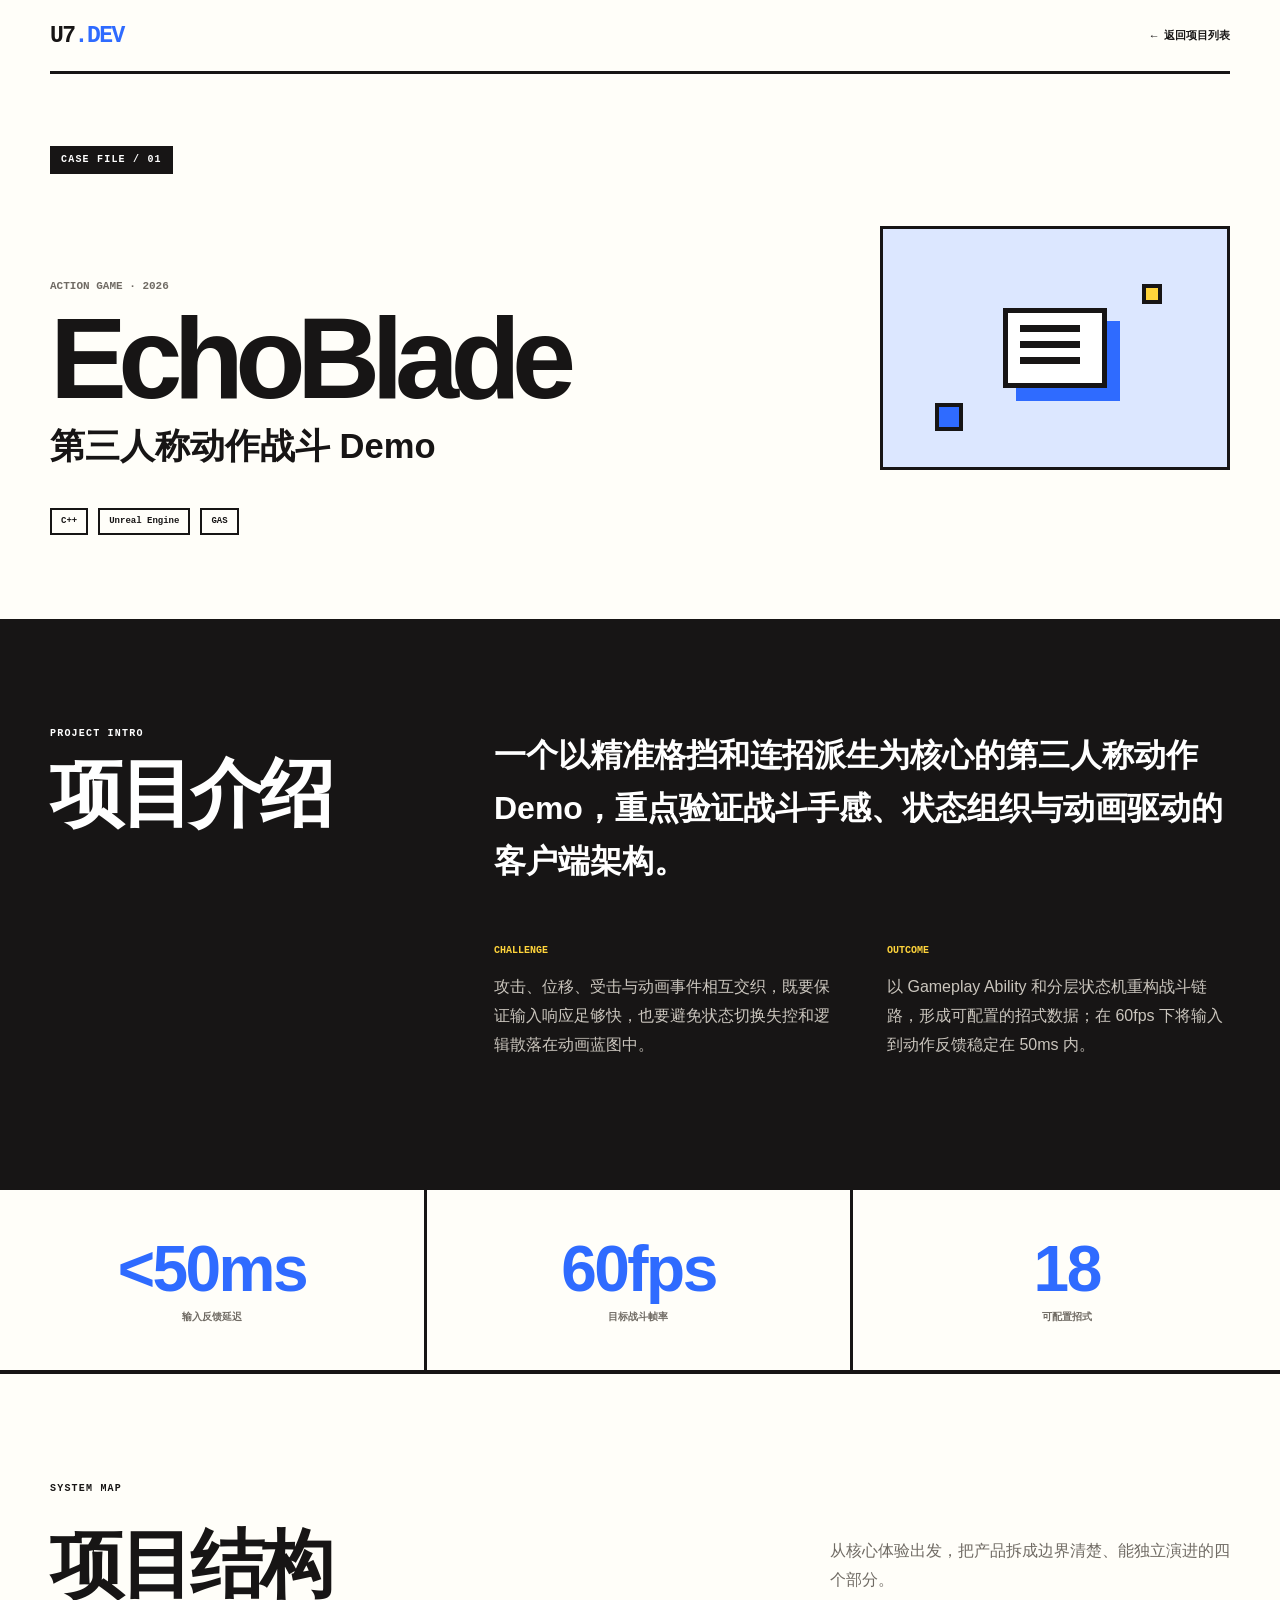
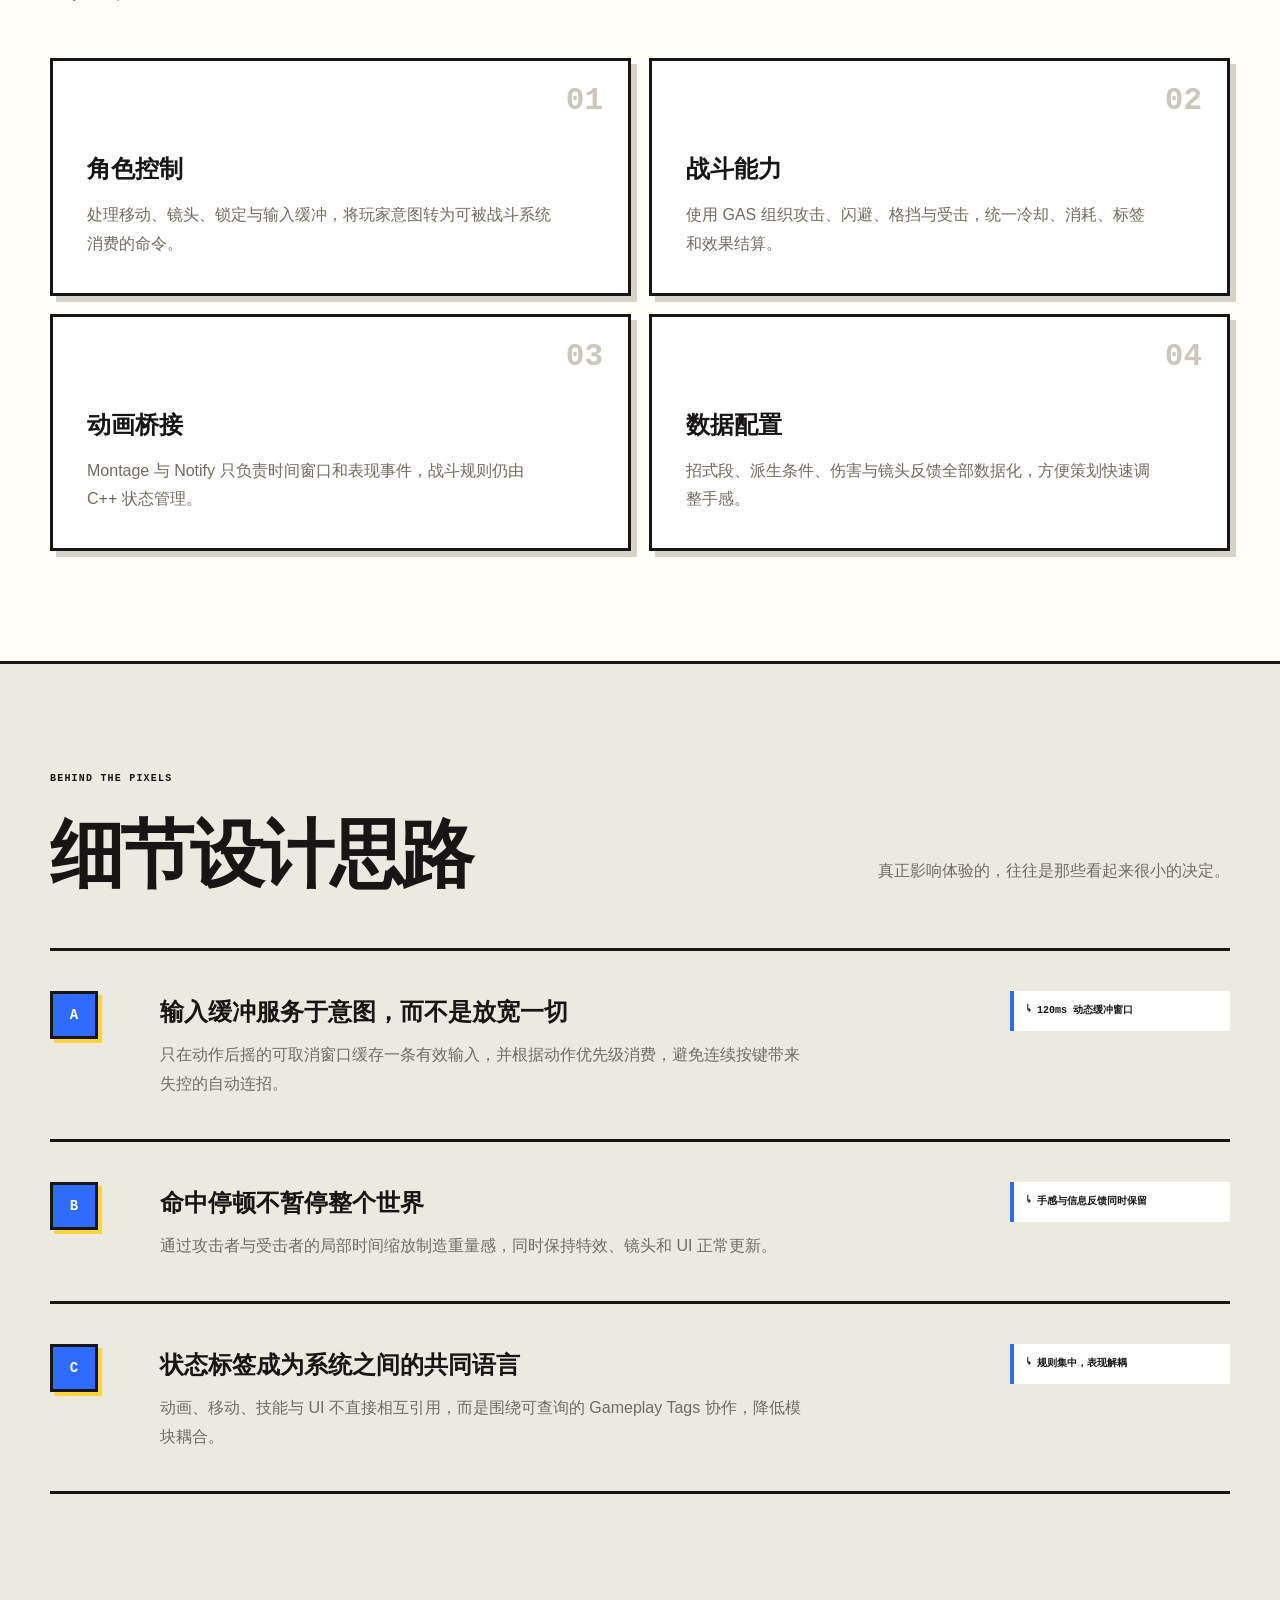
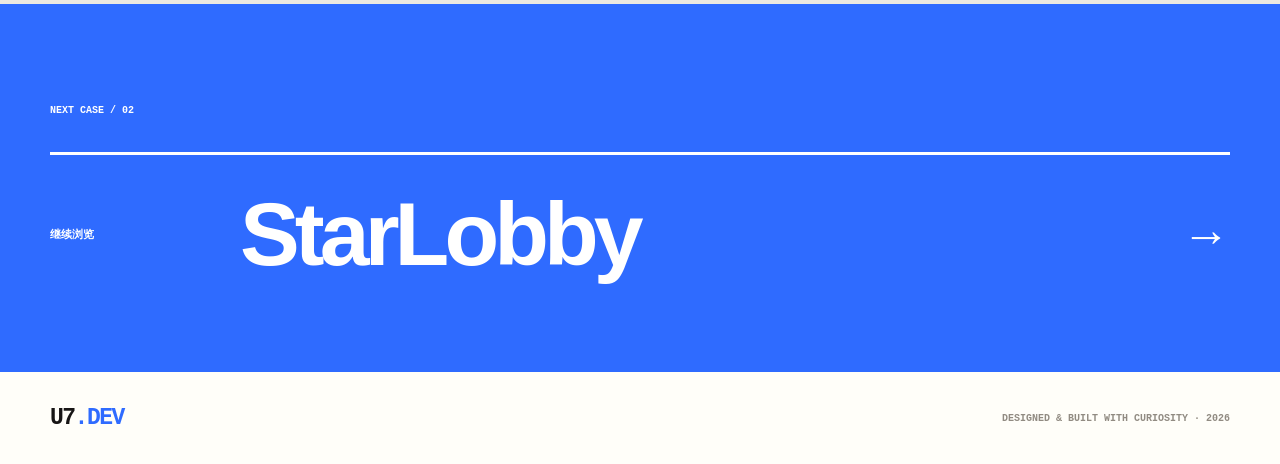
==== projects/echo-blade/index.html @ ebde6781 "Add files via upload" ====
<!doctype html>
<html lang="zh-CN">
<head>
  <meta charset="utf-8">
  <meta name="viewport" content="width=device-width, initial-scale=1">
  <meta name="description" content="第三人称动作战斗 Demo——一个以精准格挡和连招派生为核心的第三人称动作 Demo，重点验证战斗手感、状态组织与动画驱动的客户端架构。">
  <meta property="og:title" content="EchoBlade · 项目档案">
  <meta property="og:description" content="第三人称动作战斗 Demo——一个以精准格挡和连招派生为核心的第三人称动作 Demo，重点验证战斗手感、状态组织与动画驱动的客户端架构。">
  <meta property="og:type" content="website">
  <meta property="og:image" content="../../assets/og.png">
  <meta name="twitter:card" content="summary_large_image">
  <title>EchoBlade · 项目档案</title>
  <link rel="icon" href="../../assets/favicon.svg">
  <link rel="stylesheet" href="../../assets/styles.css">
</head>
<body>
<main class="project-page project-theme-blue">
  <nav class="pixel-nav detail-nav" aria-label="项目导航"><a class="logo" href="../../">U7<span>.DEV</span></a><a class="back-link" href="../../#projects">← 返回项目列表</a></nav>
  <header class="project-hero">
    <div class="project-kicker">CASE FILE / 01</div>
    <div class="project-title-row"><div><p>ACTION GAME · 2026</p><h1>EchoBlade</h1><h2>第三人称动作战斗 Demo</h2></div><div class="detail-pixel-art" aria-hidden="true"><i></i><b></b><em></em><span></span></div></div>
    <div class="detail-tags"><span>C++</span><span>Unreal Engine</span><span>GAS</span></div>
  </header>
  <section class="project-summary">
    <div><p class="mini-label">PROJECT INTRO</p><h2>项目介绍</h2></div>
    <div class="summary-copy"><p class="lead">一个以精准格挡和连招派生为核心的第三人称动作 Demo，重点验证战斗手感、状态组织与动画驱动的客户端架构。</p><div class="challenge-grid"><div><span>CHALLENGE</span><p>攻击、位移、受击与动画事件相互交织，既要保证输入响应足够快，也要避免状态切换失控和逻辑散落在动画蓝图中。</p></div><div><span>OUTCOME</span><p>以 Gameplay Ability 和分层状态机重构战斗链路，形成可配置的招式数据；在 60fps 下将输入到动作反馈稳定在 50ms 内。</p></div></div></div>
  </section>
  <section class="metric-strip"><div><strong>&lt;50ms</strong><span>输入反馈延迟</span></div><div><strong>60fps</strong><span>目标战斗帧率</span></div><div><strong>18</strong><span>可配置招式</span></div></section>
  <section class="project-structure">
    <div class="detail-section-head"><p class="mini-label">SYSTEM MAP</p><h2>项目结构</h2><p>从核心体验出发，把产品拆成边界清楚、能独立演进的四个部分。</p></div>
    <div class="structure-grid"><article><span>01</span><h3>角色控制</h3><p>处理移动、镜头、锁定与输入缓冲，将玩家意图转为可被战斗系统消费的命令。</p></article><article><span>02</span><h3>战斗能力</h3><p>使用 GAS 组织攻击、闪避、格挡与受击，统一冷却、消耗、标签和效果结算。</p></article><article><span>03</span><h3>动画桥接</h3><p>Montage 与 Notify 只负责时间窗口和表现事件，战斗规则仍由 C++ 状态管理。</p></article><article><span>04</span><h3>数据配置</h3><p>招式段、派生条件、伤害与镜头反馈全部数据化，方便策划快速调整手感。</p></article></div>
  </section>
  <section class="design-decisions">
    <div class="detail-section-head"><p class="mini-label">BEHIND THE PIXELS</p><h2>细节设计思路</h2><p>真正影响体验的，往往是那些看起来很小的决定。</p></div>
    <div class="decision-list"><article><div class="decision-number">A</div><div><h3>输入缓冲服务于意图，而不是放宽一切</h3><p>只在动作后摇的可取消窗口缓存一条有效输入，并根据动作优先级消费，避免连续按键带来失控的自动连招。</p></div><aside>↳ 120ms 动态缓冲窗口</aside></article><article><div class="decision-number">B</div><div><h3>命中停顿不暂停整个世界</h3><p>通过攻击者与受击者的局部时间缩放制造重量感，同时保持特效、镜头和 UI 正常更新。</p></div><aside>↳ 手感与信息反馈同时保留</aside></article><article><div class="decision-number">C</div><div><h3>状态标签成为系统之间的共同语言</h3><p>动画、移动、技能与 UI 不直接相互引用，而是围绕可查询的 Gameplay Tags 协作，降低模块耦合。</p></div><aside>↳ 规则集中，表现解耦</aside></article></div>
  </section>
  <section class="next-project"><p>NEXT CASE / 02</p><a href="../star-lobby/"><span>继续浏览</span><strong>StarLobby</strong><b>→</b></a></section>
  <footer class="detail-footer"><a class="logo" href="../../">U7<span>.DEV</span></a><p>DESIGNED &amp; BUILT WITH CURIOSITY · 2026</p></footer>
</main>
</body>
</html>
---- assets/styles.css ----
:root {
  --font-mono: "Courier New", monospace;
  --ink: #171515;
  --muted: #706b64;
  --paper: #fffef9;
  --yellow: #ffd43b;
  --blue: #2f6bff;
  --line: #171515;
}

* { box-sizing: border-box; }
html { scroll-behavior: smooth; }
body {
  margin: 0;
  color: var(--ink);
  background-color: var(--paper);
  background-image: linear-gradient(#ece9df 1px, transparent 1px), linear-gradient(90deg, #ece9df 1px, transparent 1px);
  background-size: 32px 32px;
  font-family: Arial, "Microsoft YaHei", sans-serif;
}
a { color: inherit; text-decoration: none; }
main { min-height: 100vh; overflow: hidden; }
.pixel-nav {
  width: min(1180px, calc(100% - 48px));
  height: 84px;
  margin: 0 auto;
  display: flex;
  align-items: center;
  justify-content: space-between;
  border-bottom: 3px solid var(--ink);
  font-family: var(--font-mono), monospace;
  font-weight: 800;
}
.logo { font-size: 23px; letter-spacing: -1.5px; }
.logo span { color: var(--blue); }
.nav-links { display: flex; gap: 34px; font-size: 13px; }
.nav-links a::before { content: "# "; color: #aaa49b; }
.nav-links a:hover { color: var(--blue); }
.nav-cta { background: var(--ink); color: white; padding: 12px 16px; box-shadow: 4px 4px 0 var(--yellow); font-size: 12px; }

.hero {
  width: min(1180px, calc(100% - 48px));
  min-height: calc(100vh - 84px);
  margin: 0 auto;
  padding: 72px 0 82px;
  display: grid;
  grid-template-columns: 1.25fr .75fr;
  gap: 8vw;
  align-items: center;
}
.eyebrow { font: 800 12px/1 var(--font-mono), monospace; letter-spacing: .08em; display: flex; align-items: center; gap: 10px; }
.status-dot { width: 10px; height: 10px; background: #26c75a; display: inline-block; box-shadow: 2px 2px 0 var(--ink); animation: blink 1.4s steps(2) infinite; }
@keyframes blink { 50% { opacity: .25; } }
h1 { margin: 24px 0; font: 900 clamp(58px, 8.4vw, 116px)/.86 Arial, sans-serif; letter-spacing: -.075em; }
h1 span { color: var(--blue); text-shadow: 5px 5px 0 var(--yellow); }
.hero-copy h1 span { font-size: .72em; letter-spacing: -.06em; }
.hero-intro { max-width: 650px; font-size: clamp(17px, 1.7vw, 22px); line-height: 1.85; font-weight: 600; }
.hero-actions { display: flex; flex-wrap: wrap; gap: 18px; margin: 38px 0 42px; }
.pixel-button { padding: 15px 20px; border: 3px solid var(--ink); font: 800 13px/1 var(--font-mono), monospace; transition: transform .15s, box-shadow .15s; }
.pixel-button:hover { transform: translate(-2px, -2px); }
.pixel-button.primary { background: var(--yellow); box-shadow: 5px 5px 0 var(--ink); }
.pixel-button.primary:hover { box-shadow: 7px 7px 0 var(--ink); }
.pixel-button.secondary { background: var(--paper); }
.quick-facts { display: flex; flex-wrap: wrap; gap: 26px; padding: 0; margin: 0; list-style: none; font: 700 12px/1.5 var(--font-mono), monospace; }
.quick-facts span { color: #918b82; margin-right: 5px; }

.pixel-card { position: relative; background: white; border: 4px solid var(--ink); padding: 18px; box-shadow: 12px 12px 0 var(--blue), 18px 18px 0 var(--yellow); transform: rotate(1deg); }
.pixel-card::before, .pixel-card::after { content: ""; position: absolute; width: 10px; height: 10px; background: var(--ink); }
.pixel-card::before { left: -7px; top: 26px; }
.pixel-card::after { right: -7px; bottom: 30px; }
.card-top { display: flex; justify-content: space-between; padding-bottom: 13px; border-bottom: 3px solid var(--ink); font: 800 12px/1 var(--font-mono), monospace; }
.avatar-frame { height: 250px; margin: 18px 0; background: #dce7ff; border: 3px solid var(--ink); display: grid; place-items: center; overflow: hidden; background-image: linear-gradient(45deg, rgba(255,255,255,.5) 25%, transparent 25%, transparent 75%, rgba(255,255,255,.5) 75%), linear-gradient(45deg, rgba(255,255,255,.5) 25%, transparent 25%, transparent 75%, rgba(255,255,255,.5) 75%); background-position: 0 0, 16px 16px; background-size: 32px 32px; }
.pixel-avatar { position: relative; width: 125px; height: 138px; background: #f0b78e; border: 8px solid var(--ink); box-shadow: 0 40px 0 22px var(--blue), 0 48px 0 28px var(--ink); }
.pixel-avatar::before { content: ""; position: absolute; left: -8px; top: -26px; width: 134px; height: 51px; background: var(--ink); clip-path: polygon(0 50%, 14% 50%, 14% 22%, 30% 22%, 30% 0, 84% 0, 84% 17%, 100% 17%, 100% 74%, 87% 74%, 87% 48%, 0 48%); }
.pixel-avatar i, .pixel-avatar b { position: absolute; top: 54px; width: 14px; height: 14px; background: var(--ink); }
.pixel-avatar i { left: 21px; }.pixel-avatar b { right: 21px; }
.pixel-avatar em { position: absolute; width: 38px; height: 8px; background: var(--ink); left: 35px; bottom: 25px; }
.stat { display: grid; grid-template-columns: 88px 1fr 24px; align-items: center; gap: 8px; margin: 11px 0; font: 800 9px/1 var(--font-mono), monospace; }
.stat > b { height: 10px; border: 2px solid var(--ink); padding: 1px; }
.stat > b i { display: block; height: 100%; background: var(--blue); }
.stat strong { text-align: right; }
.card-quote { margin: 16px 0 0; padding: 12px; text-align: center; color: white; background: var(--ink); font: 800 11px/1 var(--font-mono), monospace; }

@media (max-width: 820px) {
  .nav-links { display: none; }
  .hero { grid-template-columns: 1fr; gap: 64px; padding-top: 54px; }
  .pixel-card { width: min(420px, calc(100% - 20px)); margin: 0 auto 30px; }
  .quick-facts { flex-direction: column; gap: 8px; }
}
@media (max-width: 520px) {
  .pixel-nav, .hero { width: min(100% - 30px, 1180px); }
  .pixel-nav { height: 70px; }
  .nav-cta { padding: 10px; font-size: 10px; }
  .hero { min-height: calc(100vh - 70px); padding-top: 46px; }
  h1 { font-size: 58px; }
  .hero-intro { font-size: 16px; }
  .hero-actions { display: grid; }
  .pixel-button { text-align: center; }
}

.section { width: min(1180px, calc(100% - 48px)); margin: 0 auto; padding: 112px 0; scroll-margin-top: 30px; }
.section-label { padding-bottom: 16px; border-bottom: 3px solid var(--ink); font: 800 11px/1 var(--font-mono), monospace; letter-spacing: .08em; }
.section-label span { display: inline-grid; place-items: center; width: 27px; height: 24px; margin-right: 8px; color: white; background: var(--ink); }
.section-label.light { border-color: white; }
.section-label.light span { color: var(--ink); background: var(--yellow); }

.about-section { background: var(--paper); }
.about-grid { display: grid; grid-template-columns: .92fr 1.08fr; gap: 8vw; padding-top: 60px; }
.about-grid h2, .projects-head h2, .contact-section h2 { margin: 0; font: 900 clamp(43px, 5.6vw, 76px)/1.02 Arial, sans-serif; letter-spacing: -.055em; }
.about-grid h2 span, .projects-head h2 span { color: var(--blue); }
.about-copy > p { margin: 0 0 24px; font-size: 18px; line-height: 1.9; }
.skill-grid { display: grid; grid-template-columns: repeat(2, 1fr); gap: 12px; margin-top: 44px; }
.skill-grid > div { position: relative; min-height: 150px; padding: 21px; border: 3px solid var(--ink); background: white; box-shadow: 5px 5px 0 #ddd8cc; }
.skill-grid b { position: absolute; right: 16px; top: 14px; color: #ccc7bd; font: 900 23px/1 var(--font-mono), monospace; }
.skill-grid span { font: 900 12px/1 var(--font-mono), monospace; }
.skill-grid p { margin: 27px 0 0; color: var(--muted); font: 700 13px/1.75 var(--font-mono), monospace; }

.experience-section { width: 100%; max-width: none; padding: 112px max(24px, calc((100vw - 1180px) / 2)); color: white; background: var(--ink); }
.experience-head { display: flex; align-items: end; justify-content: space-between; padding: 56px 0 46px; }
.experience-head h2 { margin: 0; font: 900 clamp(50px, 6vw, 82px)/1 Arial, sans-serif; letter-spacing: -.055em; }
.experience-head > p { margin: 0; color: #bcb7ae; font-size: 15px; line-height: 1.8; }
.timeline { border-top: 1px solid #5e5a55; }
.timeline-item { display: grid; grid-template-columns: 80px 220px 1fr; gap: 24px; padding: 40px 0; border-bottom: 1px solid #5e5a55; }
.timeline-index { width: 43px; height: 43px; display: grid; place-items: center; border: 2px solid var(--yellow); color: var(--yellow); font: 800 12px/1 var(--font-mono), monospace; }
.timeline-period { padding-top: 5px; color: #aca7a0; font: 700 11px/1.5 var(--font-mono), monospace; }
.timeline-item h3 { margin: 0 0 16px; font-size: 24px; }
.timeline-item p { max-width: 680px; margin: 0 0 17px; color: #cbc7c0; line-height: 1.8; }
.timeline-item strong { color: var(--yellow); font: 700 11px/1.5 var(--font-mono), monospace; }

.projects-head { display: flex; align-items: end; justify-content: space-between; padding: 60px 0 52px; }
.projects-head p { max-width: 420px; margin: 0 0 7px; color: var(--muted); font-size: 16px; line-height: 1.8; }
.project-list { display: grid; gap: 20px; }
.project-tile { min-height: 244px; display: grid; grid-template-columns: 70px 250px 1fr 70px; align-items: center; gap: 25px; padding: 28px; border: 4px solid var(--ink); background: white; box-shadow: 8px 8px 0 var(--ink); transition: transform .18s, box-shadow .18s; }
.project-tile:hover { transform: translate(-4px, -4px); box-shadow: 12px 12px 0 var(--ink); }
.project-number { align-self: start; font: 900 14px/1 var(--font-mono), monospace; }
.project-pixel-art, .detail-pixel-art { position: relative; min-height: 180px; border: 3px solid var(--ink); overflow: hidden; background: #dce7ff; }
.color-yellow .project-pixel-art, .project-theme-yellow .detail-pixel-art { background: #ffe681; }
.color-coral .project-pixel-art, .project-theme-coral .detail-pixel-art { background: #ffb6a9; }
.project-pixel-art::before, .detail-pixel-art::before { content: ""; position: absolute; width: 94px; height: 70px; left: 50%; top: 50%; transform: translate(-50%, -50%); background: white; border: 5px solid var(--ink); box-shadow: 13px 13px 0 var(--blue); }
.color-yellow .project-pixel-art::before, .project-theme-yellow .detail-pixel-art::before { box-shadow: 13px 13px 0 #ff774f; }
.color-coral .project-pixel-art::before, .project-theme-coral .detail-pixel-art::before { box-shadow: 13px 13px 0 var(--yellow); }
.project-pixel-art i, .detail-pixel-art i { position: absolute; z-index: 1; left: calc(50% - 35px); top: calc(50% - 23px); width: 60px; height: 7px; background: var(--ink); box-shadow: 0 16px 0 var(--ink), 0 32px 0 var(--ink); }
.project-pixel-art b, .detail-pixel-art b { position: absolute; z-index: 2; right: 19%; top: 23%; width: 20px; height: 20px; background: var(--yellow); border: 4px solid var(--ink); }
.project-pixel-art em, .detail-pixel-art em { position: absolute; left: 15%; bottom: 15%; width: 28px; height: 28px; background: var(--blue); border: 4px solid var(--ink); }
.project-content > p { color: var(--muted); font: 800 10px/1 var(--font-mono), monospace; }
.project-content h3 { margin: 12px 0 22px; font: 900 clamp(33px, 4vw, 55px)/1 Arial, sans-serif; letter-spacing: -.04em; }
.project-tags { display: flex; flex-wrap: wrap; gap: 8px; }
.project-tags span, .detail-tags span { padding: 7px 9px; border: 2px solid var(--ink); font: 800 9px/1 var(--font-mono), monospace; }
.project-arrow { justify-self: end; display: grid; place-items: center; width: 48px; height: 48px; background: var(--ink); color: white; font: 800 22px/1 var(--font-mono), monospace; }

.contact-section { width: 100%; padding: 120px 24px 128px; text-align: center; background: var(--blue); color: white; border-top: 4px solid var(--ink); border-bottom: 4px solid var(--ink); }
.contact-section .eyebrow { justify-content: center; }
.contact-section h2 { margin: 22px auto 44px; }
.contact-section h2 span { color: var(--yellow); text-shadow: 4px 4px 0 var(--ink); }
.contact-section .pixel-button { display: inline-block; color: var(--ink); }
footer { width: min(1180px, calc(100% - 48px)); min-height: 110px; margin: 0 auto; display: flex; align-items: center; justify-content: space-between; gap: 25px; font: 800 10px/1.5 var(--font-mono), monospace; }
footer > p { color: #918b82; }
footer > div { display: flex; gap: 22px; }

/* Project detail pages */
.project-page { background: var(--paper); }
.detail-nav { height: 74px; }
.back-link { font-size: 11px; }
.project-hero { width: min(1180px, calc(100% - 48px)); margin: 0 auto; padding: 72px 0 84px; }
.project-kicker, .mini-label { margin: 0; font: 900 10px/1 var(--font-mono), monospace; letter-spacing: .12em; }
.project-kicker { display: inline-block; padding: 9px 11px; background: var(--ink); color: white; }
.project-title-row { display: grid; grid-template-columns: 1fr 350px; gap: 8vw; align-items: end; margin: 52px 0 38px; }
.project-title-row p { font: 800 11px/1 var(--font-mono), monospace; color: var(--muted); }
.project-title-row h1 { margin: 15px 0 13px; font-size: clamp(65px, 9vw, 120px); line-height: .9; }
.project-title-row h2 { margin: 0; font-size: clamp(21px, 2.7vw, 36px); }
.detail-pixel-art { height: 244px; }
.detail-tags { display: flex; flex-wrap: wrap; gap: 10px; }
.project-summary, .project-structure, .design-decisions { padding: 110px max(24px, calc((100vw - 1180px) / 2)); }
.project-summary { display: grid; grid-template-columns: .65fr 1.35fr; gap: 7vw; color: white; background: var(--ink); }
.project-summary h2, .detail-section-head h2 { margin: 18px 0 0; font: 900 clamp(45px, 5.8vw, 76px)/1 Arial, sans-serif; letter-spacing: -.055em; }
.summary-copy .lead { margin: 0 0 52px; color: white; font-size: clamp(22px, 2.5vw, 32px); line-height: 1.65; font-weight: 700; }
.challenge-grid { display: grid; grid-template-columns: repeat(2, 1fr); gap: 50px; }
.challenge-grid span { color: var(--yellow); font: 900 10px/1 var(--font-mono), monospace; }
.challenge-grid p { color: #cac5bd; line-height: 1.8; }
.metric-strip { display: grid; grid-template-columns: repeat(3, 1fr); border-top: 4px solid var(--ink); border-bottom: 4px solid var(--ink); }
.metric-strip div { min-height: 180px; display: flex; flex-direction: column; justify-content: center; align-items: center; border-right: 3px solid var(--ink); }
.metric-strip div:last-child { border-right: 0; }
.metric-strip strong { font: 900 clamp(42px, 5vw, 68px)/1 Arial, sans-serif; letter-spacing: -.04em; }
.project-theme-blue .metric-strip strong { color: var(--blue); }
.project-theme-yellow .metric-strip strong { color: #ce9100; }
.project-theme-coral .metric-strip strong { color: #e2533c; }
.metric-strip span { margin-top: 12px; color: var(--muted); font: 800 10px/1 var(--font-mono), monospace; }
.detail-section-head { display: grid; grid-template-columns: 1fr 1fr; align-items: end; margin-bottom: 56px; }
.detail-section-head .mini-label { grid-column: 1 / -1; margin-bottom: 16px; }
.detail-section-head p:last-child { max-width: 400px; justify-self: end; margin: 0 0 7px; color: var(--muted); line-height: 1.8; }
.structure-grid { display: grid; grid-template-columns: repeat(2, 1fr); gap: 18px; }
.structure-grid article { position: relative; min-height: 230px; padding: 34px; border: 3px solid var(--ink); background: white; box-shadow: 6px 6px 0 #d8d3c9; }
.structure-grid article > span { position: absolute; right: 25px; top: 24px; color: #ccc6bb; font: 900 31px/1 var(--font-mono), monospace; }
.structure-grid h3 { margin: 58px 0 16px; font-size: 24px; }
.structure-grid p { max-width: 470px; margin: 0; color: var(--muted); line-height: 1.8; }
.design-decisions { background: #ece9e1; border-top: 3px solid var(--ink); }
.decision-list { border-top: 3px solid var(--ink); }
.decision-list article { display: grid; grid-template-columns: 80px 1fr 220px; gap: 30px; padding: 40px 0; border-bottom: 3px solid var(--ink); align-items: start; }
.decision-number { display: grid; place-items: center; width: 48px; height: 48px; color: white; background: var(--blue); border: 3px solid var(--ink); box-shadow: 4px 4px 0 var(--yellow); font: 900 14px/1 var(--font-mono), monospace; }
.project-theme-yellow .decision-number { background: var(--yellow); color: var(--ink); box-shadow: 4px 4px 0 #ff7758; }
.project-theme-coral .decision-number { background: #ff8069; box-shadow: 4px 4px 0 var(--blue); }
.decision-list h3 { margin: 5px 0 13px; font-size: 24px; }
.decision-list article p { max-width: 650px; margin: 0; color: var(--muted); line-height: 1.8; }
.decision-list aside { padding: 12px; border-left: 4px solid var(--blue); background: white; font: 800 10px/1.6 var(--font-mono), monospace; }
.next-project { padding: 92px max(24px, calc((100vw - 1180px) / 2)); background: var(--blue); color: white; }
.project-theme-yellow .next-project { background: #e5a400; color: var(--ink); }
.project-theme-coral .next-project { background: #e95e48; }
.next-project > p { font: 900 10px/1 var(--font-mono), monospace; }
.next-project a { display: grid; grid-template-columns: 160px 1fr 80px; align-items: center; gap: 30px; margin-top: 36px; padding-top: 35px; border-top: 3px solid currentColor; }
.next-project a > span { font: 800 11px/1 var(--font-mono), monospace; }
.next-project a strong { font: 900 clamp(49px, 7vw, 90px)/1 Arial, sans-serif; letter-spacing: -.055em; }
.next-project a b { font-size: 48px; text-align: right; transition: transform .18s; }
.next-project a:hover b { transform: translateX(8px); }
.detail-footer { min-height: 92px; }

@media (max-width: 900px) {
  .about-grid, .project-summary { grid-template-columns: 1fr; }
  .about-grid { gap: 45px; }
  .project-tile { grid-template-columns: 45px 190px 1fr 45px; }
  .project-title-row { grid-template-columns: 1fr 260px; }
  .timeline-item { grid-template-columns: 60px 170px 1fr; }
}
@media (max-width: 720px) {
  .section { width: min(100% - 30px, 1180px); padding: 84px 0; }
  .experience-section, .project-summary, .project-structure, .design-decisions { width: 100%; padding: 84px 15px; }
  .projects-head, .experience-head { align-items: start; flex-direction: column; gap: 30px; }
  .skill-grid, .structure-grid, .challenge-grid { grid-template-columns: 1fr; }
  .timeline-item { grid-template-columns: 55px 1fr; }
  .timeline-period { grid-column: 2; }
  .timeline-item > div:last-child { grid-column: 2; }
  .project-tile { grid-template-columns: 40px 1fr 45px; gap: 15px; padding: 20px; }
  .project-pixel-art { grid-column: 2 / 4; grid-row: 1; }
  .project-number { grid-row: 1; }
  .project-content { grid-column: 1 / 3; padding: 12px 0; }
  .project-arrow { grid-column: 3; grid-row: 2; }
  .project-title-row { grid-template-columns: 1fr; margin-top: 40px; }
  .project-title-row .detail-pixel-art { grid-row: 1; }
  .project-title-row h1 { font-size: 62px; }
  .metric-strip { grid-template-columns: 1fr; }
  .metric-strip div { min-height: 135px; border-right: 0; border-bottom: 3px solid var(--ink); }
  .metric-strip div:last-child { border-bottom: 0; }
  .detail-section-head { grid-template-columns: 1fr; gap: 20px; }
  .detail-section-head .mini-label { grid-column: 1; }
  .detail-section-head p:last-child { justify-self: start; }
  .decision-list article { grid-template-columns: 60px 1fr; }
  .decision-list aside { grid-column: 2; }
  .next-project a { grid-template-columns: 1fr 60px; }
  .next-project a > span { grid-column: 1 / -1; }
  footer { padding: 25px 0; flex-direction: column; text-align: center; }
}
@media (prefers-reduced-motion: reduce) {
  html { scroll-behavior: auto; }
  *, *::before, *::after { animation-duration: .01ms !important; animation-iteration-count: 1 !important; transition-duration: .01ms !important; }
}
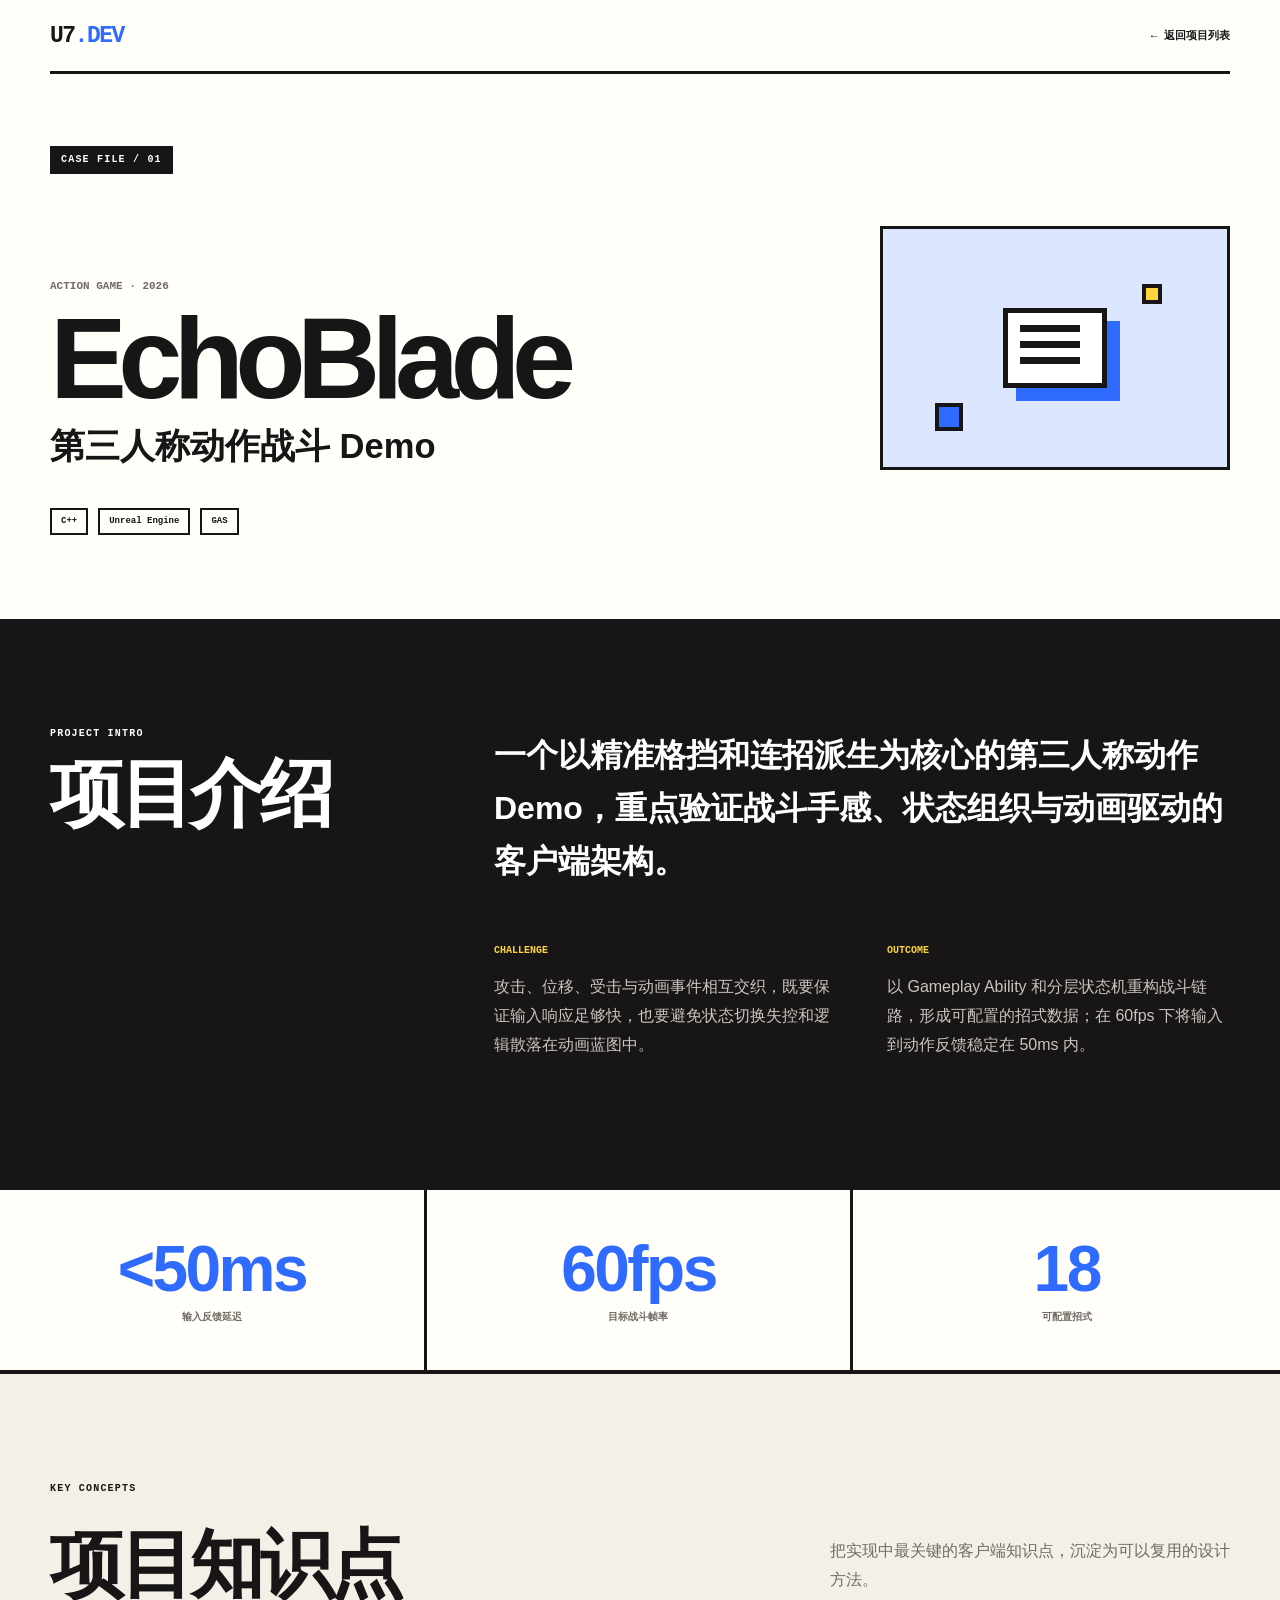
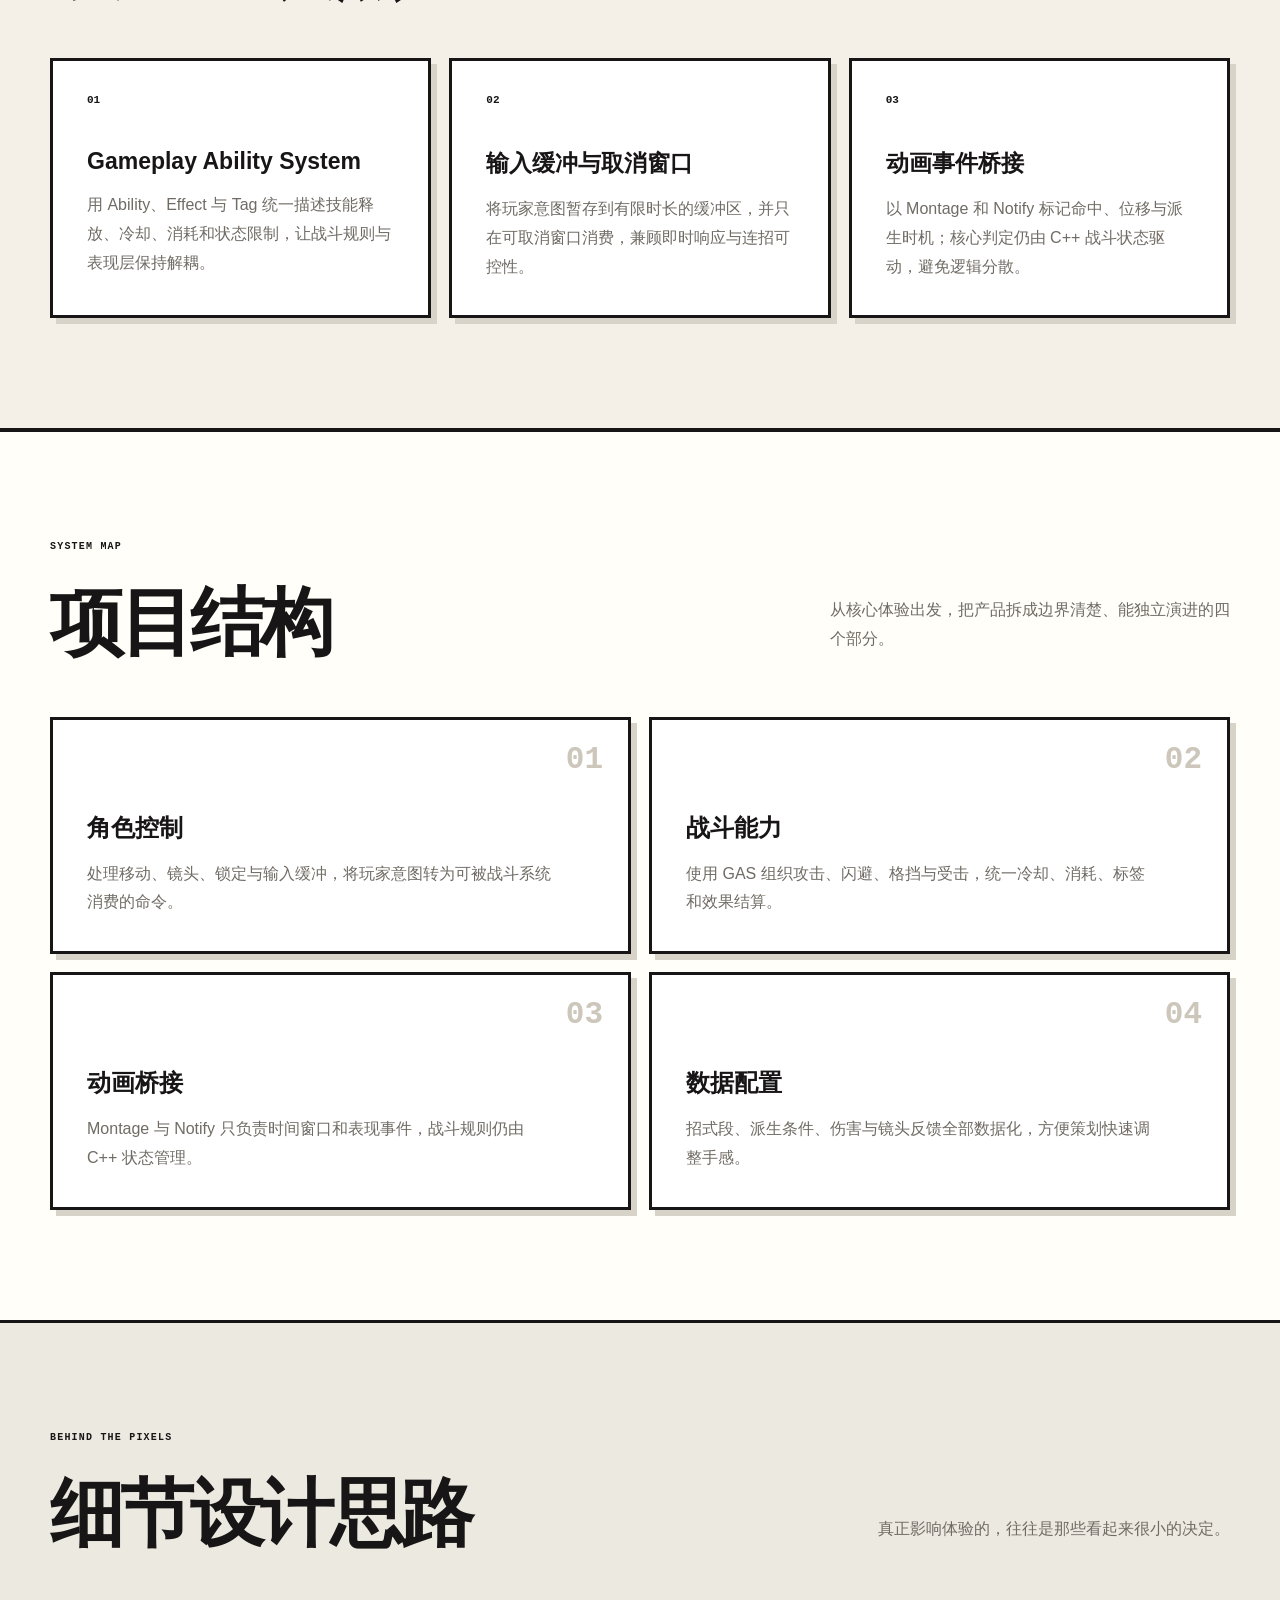
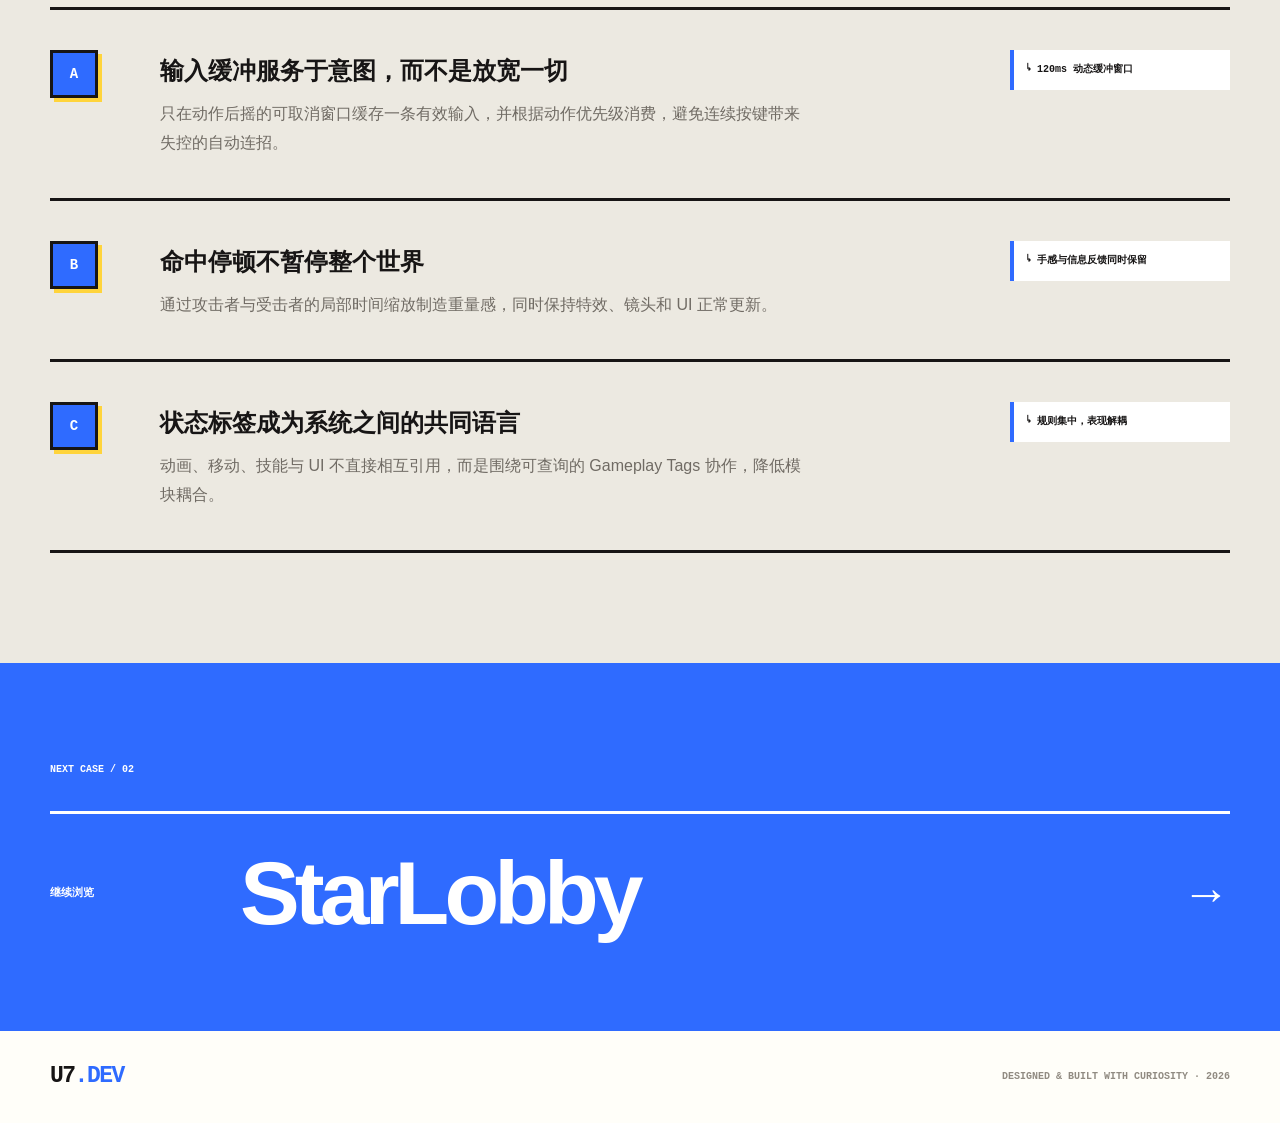
==== commit 5c696e28: "Add project knowledge sections" ====
--- a/projects/echo-blade/index.html
+++ b/projects/echo-blade/index.html
@@ -26,6 +26,10 @@
     <div class="summary-copy"><p class="lead">一个以精准格挡和连招派生为核心的第三人称动作 Demo，重点验证战斗手感、状态组织与动画驱动的客户端架构。</p><div class="challenge-grid"><div><span>CHALLENGE</span><p>攻击、位移、受击与动画事件相互交织，既要保证输入响应足够快，也要避免状态切换失控和逻辑散落在动画蓝图中。</p></div><div><span>OUTCOME</span><p>以 Gameplay Ability 和分层状态机重构战斗链路，形成可配置的招式数据；在 60fps 下将输入到动作反馈稳定在 50ms 内。</p></div></div></div>
   </section>
   <section class="metric-strip"><div><strong>&lt;50ms</strong><span>输入反馈延迟</span></div><div><strong>60fps</strong><span>目标战斗帧率</span></div><div><strong>18</strong><span>可配置招式</span></div></section>
+  <section class="project-knowledge">
+    <div class="detail-section-head"><p class="mini-label">KEY CONCEPTS</p><h2>项目知识点</h2><p>把实现中最关键的客户端知识点，沉淀为可以复用的设计方法。</p></div>
+    <div class="knowledge-grid"><article><span>01</span><h3>Gameplay Ability System</h3><p>用 Ability、Effect 与 Tag 统一描述技能释放、冷却、消耗和状态限制，让战斗规则与表现层保持解耦。</p></article><article><span>02</span><h3>输入缓冲与取消窗口</h3><p>将玩家意图暂存到有限时长的缓冲区，并只在可取消窗口消费，兼顾即时响应与连招可控性。</p></article><article><span>03</span><h3>动画事件桥接</h3><p>以 Montage 和 Notify 标记命中、位移与派生时机；核心判定仍由 C++ 战斗状态驱动，避免逻辑分散。</p></article></div>
+  </section>
   <section class="project-structure">
     <div class="detail-section-head"><p class="mini-label">SYSTEM MAP</p><h2>项目结构</h2><p>从核心体验出发，把产品拆成边界清楚、能独立演进的四个部分。</p></div>
     <div class="structure-grid"><article><span>01</span><h3>角色控制</h3><p>处理移动、镜头、锁定与输入缓冲，将玩家意图转为可被战斗系统消费的命令。</p></article><article><span>02</span><h3>战斗能力</h3><p>使用 GAS 组织攻击、闪避、格挡与受击，统一冷却、消耗、标签和效果结算。</p></article><article><span>03</span><h3>动画桥接</h3><p>Montage 与 Notify 只负责时间窗口和表现事件，战斗规则仍由 C++ 状态管理。</p></article><article><span>04</span><h3>数据配置</h3><p>招式段、派生条件、伤害与镜头反馈全部数据化，方便策划快速调整手感。</p></article></div>
@@ -38,4 +42,4 @@
   <footer class="detail-footer"><a class="logo" href="../../">U7<span>.DEV</span></a><p>DESIGNED &amp; BUILT WITH CURIOSITY · 2026</p></footer>
 </main>
 </body>
-</html>+</html>
--- a/assets/styles.css
+++ b/assets/styles.css
@@ -70,11 +70,7 @@
 .pixel-card::after { right: -7px; bottom: 30px; }
 .card-top { display: flex; justify-content: space-between; padding-bottom: 13px; border-bottom: 3px solid var(--ink); font: 800 12px/1 var(--font-mono), monospace; }
 .avatar-frame { height: 250px; margin: 18px 0; background: #dce7ff; border: 3px solid var(--ink); display: grid; place-items: center; overflow: hidden; background-image: linear-gradient(45deg, rgba(255,255,255,.5) 25%, transparent 25%, transparent 75%, rgba(255,255,255,.5) 75%), linear-gradient(45deg, rgba(255,255,255,.5) 25%, transparent 25%, transparent 75%, rgba(255,255,255,.5) 75%); background-position: 0 0, 16px 16px; background-size: 32px 32px; }
-.pixel-avatar { position: relative; width: 125px; height: 138px; background: #f0b78e; border: 8px solid var(--ink); box-shadow: 0 40px 0 22px var(--blue), 0 48px 0 28px var(--ink); }
-.pixel-avatar::before { content: ""; position: absolute; left: -8px; top: -26px; width: 134px; height: 51px; background: var(--ink); clip-path: polygon(0 50%, 14% 50%, 14% 22%, 30% 22%, 30% 0, 84% 0, 84% 17%, 100% 17%, 100% 74%, 87% 74%, 87% 48%, 0 48%); }
-.pixel-avatar i, .pixel-avatar b { position: absolute; top: 54px; width: 14px; height: 14px; background: var(--ink); }
-.pixel-avatar i { left: 21px; }.pixel-avatar b { right: 21px; }
-.pixel-avatar em { position: absolute; width: 38px; height: 8px; background: var(--ink); left: 35px; bottom: 25px; }
+.profile-avatar { display: block; width: 100%; height: 100%; object-fit: cover; object-position: center 24%; filter: saturate(.9) contrast(1.04); }
 .stat { display: grid; grid-template-columns: 88px 1fr 24px; align-items: center; gap: 8px; margin: 11px 0; font: 800 9px/1 var(--font-mono), monospace; }
 .stat > b { height: 10px; border: 2px solid var(--ink); padding: 1px; }
 .stat > b i { display: block; height: 100%; background: var(--blue); }
@@ -170,7 +166,7 @@
 .project-title-row h2 { margin: 0; font-size: clamp(21px, 2.7vw, 36px); }
 .detail-pixel-art { height: 244px; }
 .detail-tags { display: flex; flex-wrap: wrap; gap: 10px; }
-.project-summary, .project-structure, .design-decisions { padding: 110px max(24px, calc((100vw - 1180px) / 2)); }
+.project-summary, .project-knowledge, .project-structure, .design-decisions { padding: 110px max(24px, calc((100vw - 1180px) / 2)); }
 .project-summary { display: grid; grid-template-columns: .65fr 1.35fr; gap: 7vw; color: white; background: var(--ink); }
 .project-summary h2, .detail-section-head h2 { margin: 18px 0 0; font: 900 clamp(45px, 5.8vw, 76px)/1 Arial, sans-serif; letter-spacing: -.055em; }
 .summary-copy .lead { margin: 0 0 52px; color: white; font-size: clamp(22px, 2.5vw, 32px); line-height: 1.65; font-weight: 700; }
@@ -185,6 +181,12 @@
 .project-theme-yellow .metric-strip strong { color: #ce9100; }
 .project-theme-coral .metric-strip strong { color: #e2533c; }
 .metric-strip span { margin-top: 12px; color: var(--muted); font: 800 10px/1 var(--font-mono), monospace; }
+.project-knowledge { background: #f4f0e7; border-bottom: 4px solid var(--ink); }
+.knowledge-grid { display: grid; grid-template-columns: repeat(3, 1fr); gap: 18px; }
+.knowledge-grid article { position: relative; min-height: 250px; padding: 34px; border: 3px solid var(--ink); background: white; box-shadow: 6px 6px 0 #d8d3c9; }
+.knowledge-grid article > span { display: block; margin-bottom: 42px; color: var(--ink); font: 900 11px/1 var(--font-mono), monospace; }
+.knowledge-grid h3 { margin: 0 0 16px; font-size: 23px; }
+.knowledge-grid p { margin: 0; color: var(--muted); line-height: 1.8; }
 .detail-section-head { display: grid; grid-template-columns: 1fr 1fr; align-items: end; margin-bottom: 56px; }
 .detail-section-head .mini-label { grid-column: 1 / -1; margin-bottom: 16px; }
 .detail-section-head p:last-child { max-width: 400px; justify-self: end; margin: 0 0 7px; color: var(--muted); line-height: 1.8; }
@@ -222,9 +224,9 @@
 }
 @media (max-width: 720px) {
   .section { width: min(100% - 30px, 1180px); padding: 84px 0; }
-  .experience-section, .project-summary, .project-structure, .design-decisions { width: 100%; padding: 84px 15px; }
+  .experience-section, .project-summary, .project-knowledge, .project-structure, .design-decisions { width: 100%; padding: 84px 15px; }
   .projects-head, .experience-head { align-items: start; flex-direction: column; gap: 30px; }
-  .skill-grid, .structure-grid, .challenge-grid { grid-template-columns: 1fr; }
+  .skill-grid, .structure-grid, .knowledge-grid, .challenge-grid { grid-template-columns: 1fr; }
   .timeline-item { grid-template-columns: 55px 1fr; }
   .timeline-period { grid-column: 2; }
   .timeline-item > div:last-child { grid-column: 2; }
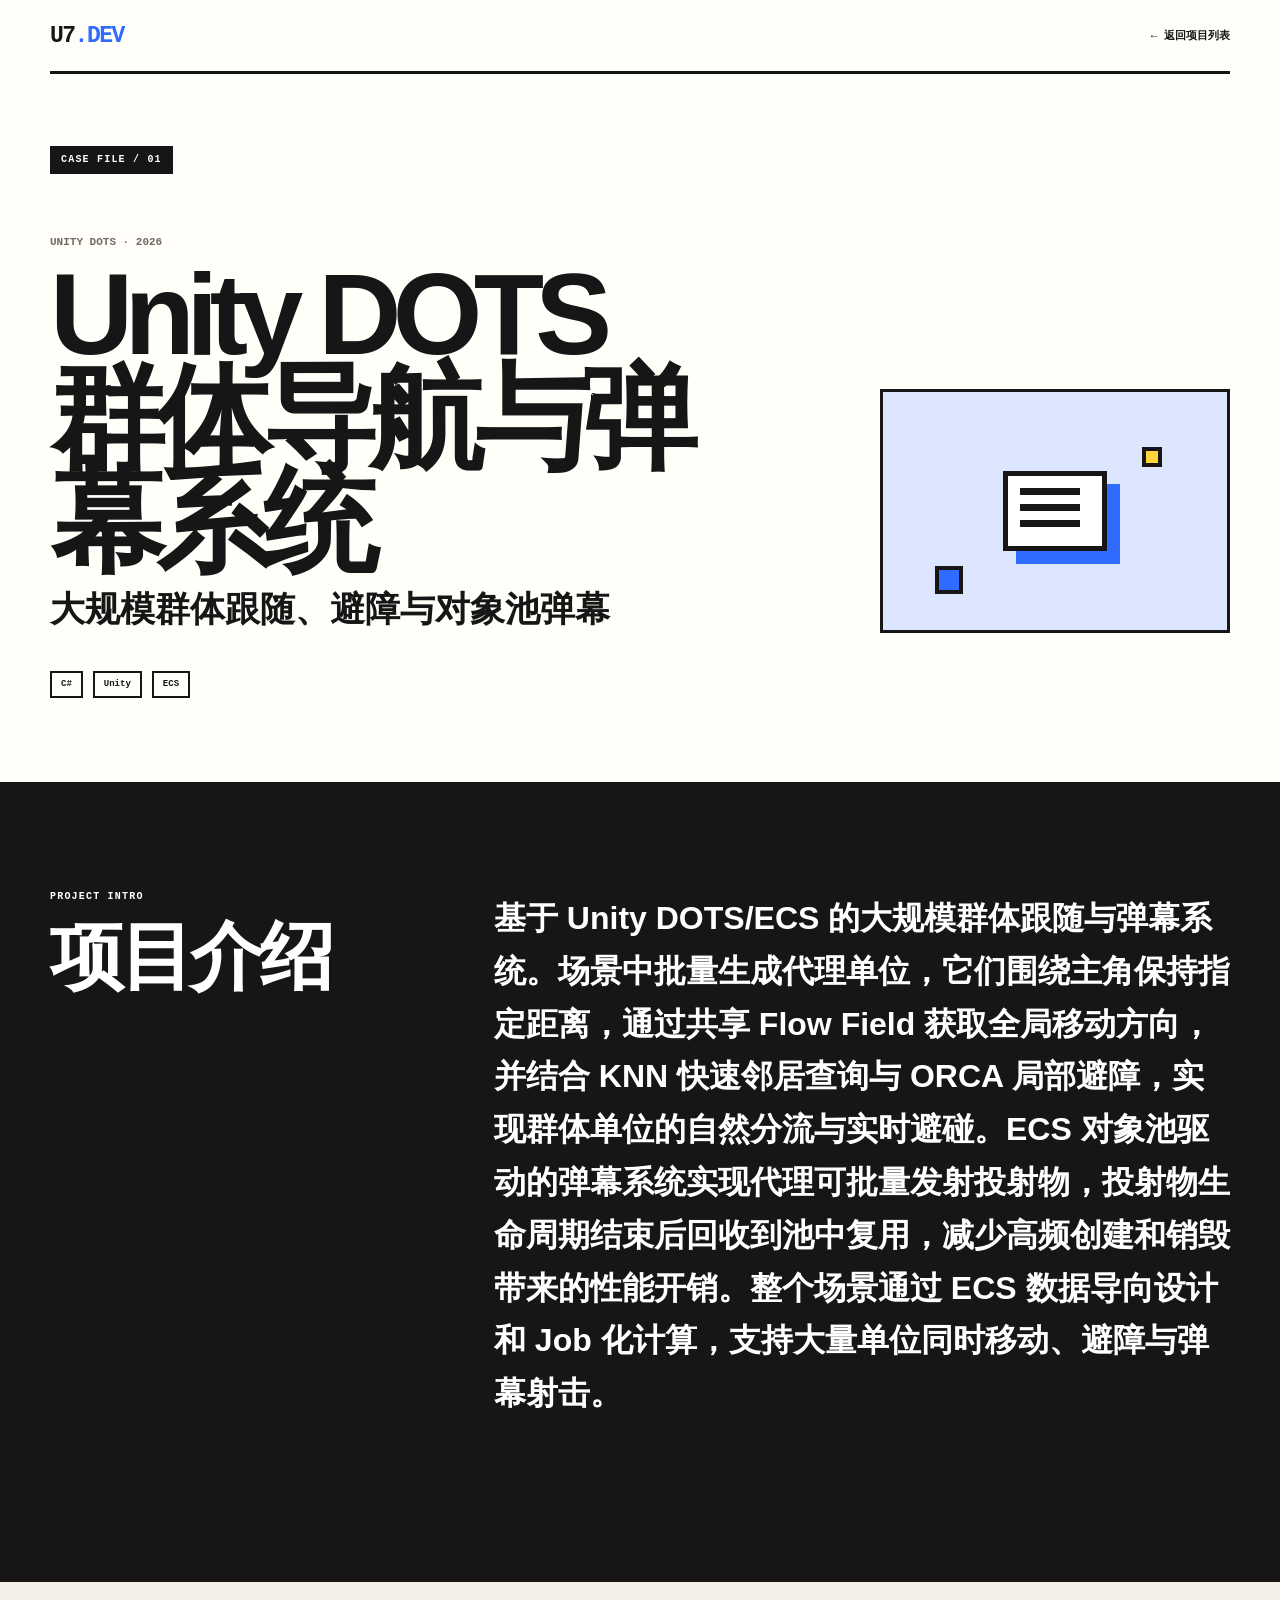
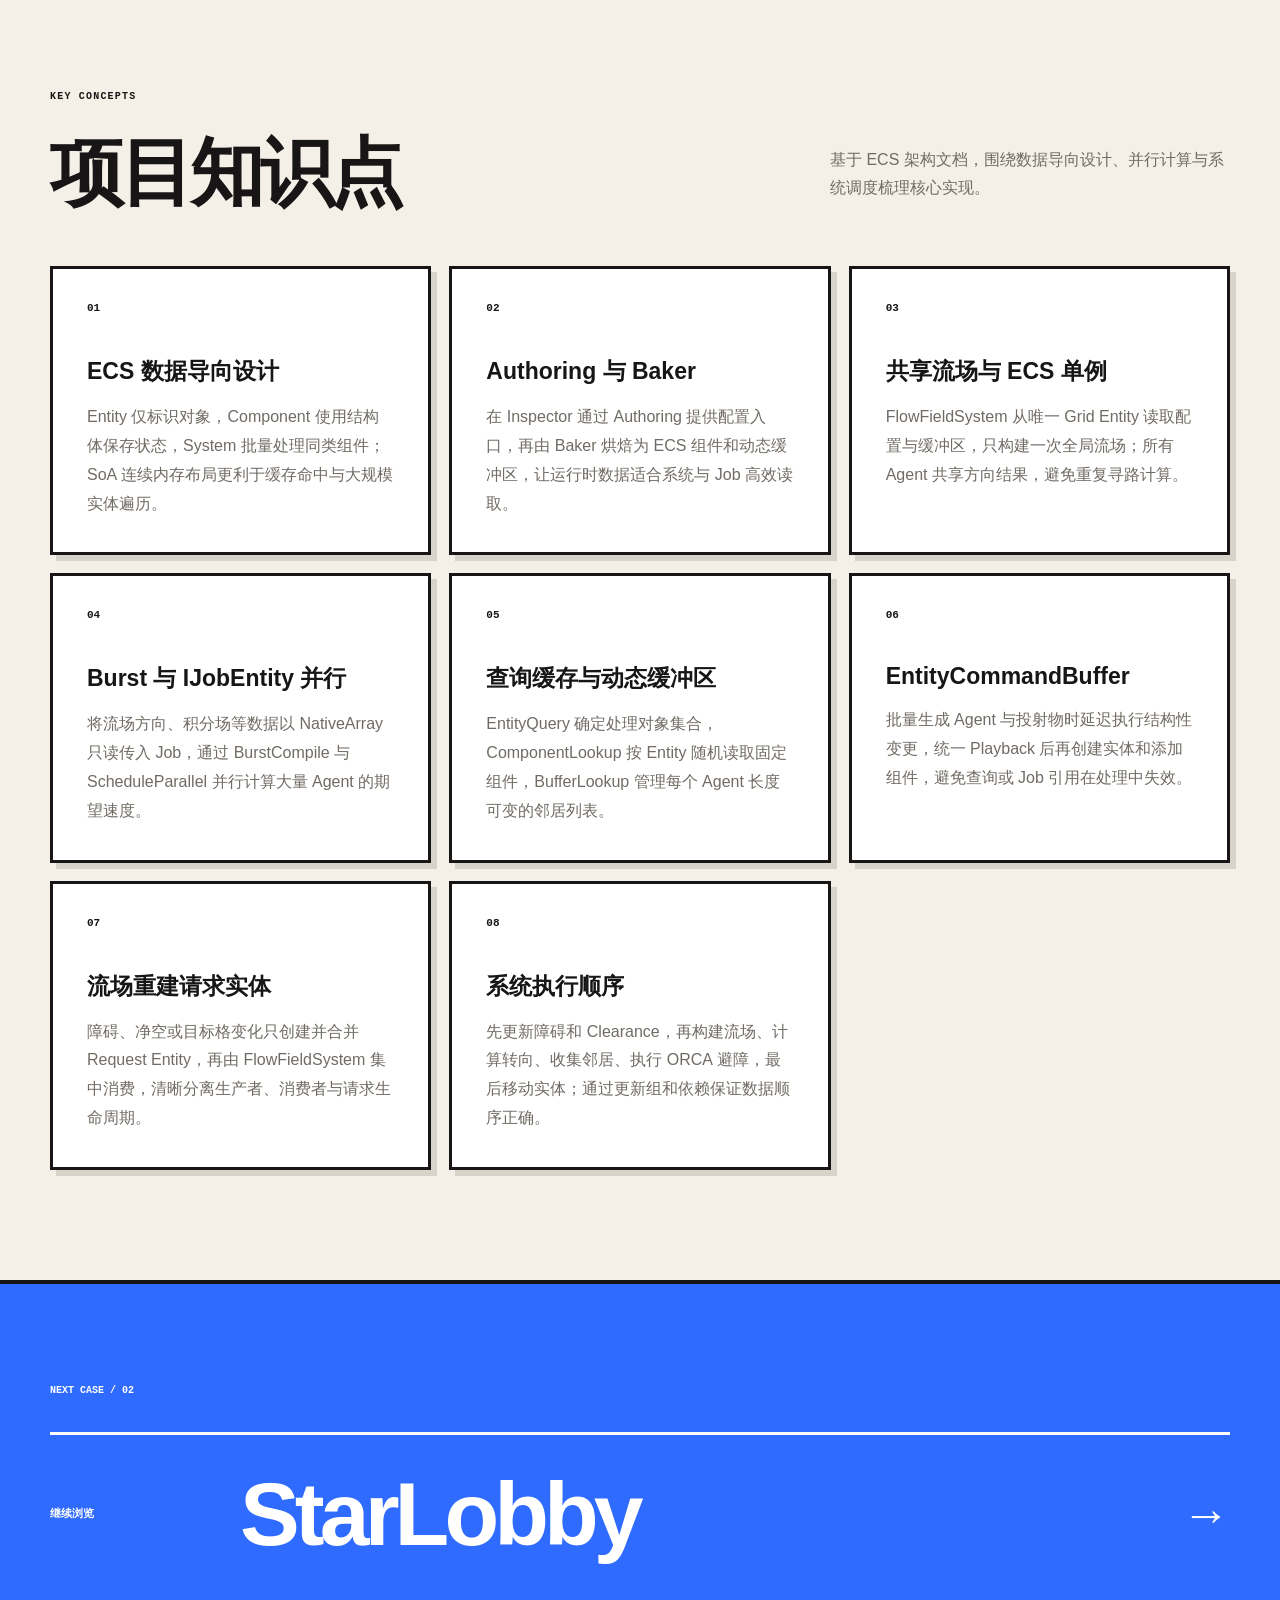
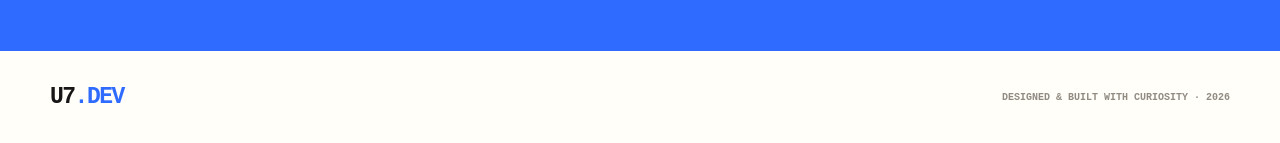
==== commit 45b010c4: "Update DOTS navigation project" ====
--- a/projects/echo-blade/index.html
+++ b/projects/echo-blade/index.html
@@ -3,13 +3,13 @@
 <head>
   <meta charset="utf-8">
   <meta name="viewport" content="width=device-width, initial-scale=1">
-  <meta name="description" content="第三人称动作战斗 Demo——一个以精准格挡和连招派生为核心的第三人称动作 Demo，重点验证战斗手感、状态组织与动画驱动的客户端架构。">
-  <meta property="og:title" content="EchoBlade · 项目档案">
-  <meta property="og:description" content="第三人称动作战斗 Demo——一个以精准格挡和连招派生为核心的第三人称动作 Demo，重点验证战斗手感、状态组织与动画驱动的客户端架构。">
+  <meta name="description" content="Unity DOTS 群体导航与弹幕系统——基于 Unity DOTS/ECS 的大规模群体跟随与弹幕系统。">
+  <meta property="og:title" content="Unity DOTS 群体导航与弹幕系统 · 项目档案">
+  <meta property="og:description" content="基于 Unity DOTS/ECS 的大规模群体跟随与弹幕系统。">
   <meta property="og:type" content="website">
   <meta property="og:image" content="../../assets/og.png">
   <meta name="twitter:card" content="summary_large_image">
-  <title>EchoBlade · 项目档案</title>
+  <title>Unity DOTS 群体导航与弹幕系统 · 项目档案</title>
   <link rel="icon" href="../../assets/favicon.svg">
   <link rel="stylesheet" href="../../assets/styles.css">
 </head>
@@ -18,25 +18,16 @@
   <nav class="pixel-nav detail-nav" aria-label="项目导航"><a class="logo" href="../../">U7<span>.DEV</span></a><a class="back-link" href="../../#projects">← 返回项目列表</a></nav>
   <header class="project-hero">
     <div class="project-kicker">CASE FILE / 01</div>
-    <div class="project-title-row"><div><p>ACTION GAME · 2026</p><h1>EchoBlade</h1><h2>第三人称动作战斗 Demo</h2></div><div class="detail-pixel-art" aria-hidden="true"><i></i><b></b><em></em><span></span></div></div>
-    <div class="detail-tags"><span>C++</span><span>Unreal Engine</span><span>GAS</span></div>
+    <div class="project-title-row"><div><p>UNITY DOTS · 2026</p><h1>Unity DOTS<br>群体导航与弹幕系统</h1><h2>大规模群体跟随、避障与对象池弹幕</h2></div><div class="detail-pixel-art" aria-hidden="true"><i></i><b></b><em></em><span></span></div></div>
+    <div class="detail-tags"><span>C#</span><span>Unity</span><span>ECS</span></div>
   </header>
   <section class="project-summary">
     <div><p class="mini-label">PROJECT INTRO</p><h2>项目介绍</h2></div>
-    <div class="summary-copy"><p class="lead">一个以精准格挡和连招派生为核心的第三人称动作 Demo，重点验证战斗手感、状态组织与动画驱动的客户端架构。</p><div class="challenge-grid"><div><span>CHALLENGE</span><p>攻击、位移、受击与动画事件相互交织，既要保证输入响应足够快，也要避免状态切换失控和逻辑散落在动画蓝图中。</p></div><div><span>OUTCOME</span><p>以 Gameplay Ability 和分层状态机重构战斗链路，形成可配置的招式数据；在 60fps 下将输入到动作反馈稳定在 50ms 内。</p></div></div></div>
+    <div class="summary-copy"><p class="lead">基于 Unity DOTS/ECS 的大规模群体跟随与弹幕系统。场景中批量生成代理单位，它们围绕主角保持指定距离，通过共享 Flow Field 获取全局移动方向，并结合 KNN 快速邻居查询与 ORCA 局部避障，实现群体单位的自然分流与实时避碰。ECS 对象池驱动的弹幕系统实现代理可批量发射投射物，投射物生命周期结束后回收到池中复用，减少高频创建和销毁带来的性能开销。整个场景通过 ECS 数据导向设计和 Job 化计算，支持大量单位同时移动、避障与弹幕射击。</p></div>
   </section>
-  <section class="metric-strip"><div><strong>&lt;50ms</strong><span>输入反馈延迟</span></div><div><strong>60fps</strong><span>目标战斗帧率</span></div><div><strong>18</strong><span>可配置招式</span></div></section>
   <section class="project-knowledge">
-    <div class="detail-section-head"><p class="mini-label">KEY CONCEPTS</p><h2>项目知识点</h2><p>把实现中最关键的客户端知识点，沉淀为可以复用的设计方法。</p></div>
-    <div class="knowledge-grid"><article><span>01</span><h3>Gameplay Ability System</h3><p>用 Ability、Effect 与 Tag 统一描述技能释放、冷却、消耗和状态限制，让战斗规则与表现层保持解耦。</p></article><article><span>02</span><h3>输入缓冲与取消窗口</h3><p>将玩家意图暂存到有限时长的缓冲区，并只在可取消窗口消费，兼顾即时响应与连招可控性。</p></article><article><span>03</span><h3>动画事件桥接</h3><p>以 Montage 和 Notify 标记命中、位移与派生时机；核心判定仍由 C++ 战斗状态驱动，避免逻辑分散。</p></article></div>
-  </section>
-  <section class="project-structure">
-    <div class="detail-section-head"><p class="mini-label">SYSTEM MAP</p><h2>项目结构</h2><p>从核心体验出发，把产品拆成边界清楚、能独立演进的四个部分。</p></div>
-    <div class="structure-grid"><article><span>01</span><h3>角色控制</h3><p>处理移动、镜头、锁定与输入缓冲，将玩家意图转为可被战斗系统消费的命令。</p></article><article><span>02</span><h3>战斗能力</h3><p>使用 GAS 组织攻击、闪避、格挡与受击，统一冷却、消耗、标签和效果结算。</p></article><article><span>03</span><h3>动画桥接</h3><p>Montage 与 Notify 只负责时间窗口和表现事件，战斗规则仍由 C++ 状态管理。</p></article><article><span>04</span><h3>数据配置</h3><p>招式段、派生条件、伤害与镜头反馈全部数据化，方便策划快速调整手感。</p></article></div>
-  </section>
-  <section class="design-decisions">
-    <div class="detail-section-head"><p class="mini-label">BEHIND THE PIXELS</p><h2>细节设计思路</h2><p>真正影响体验的，往往是那些看起来很小的决定。</p></div>
-    <div class="decision-list"><article><div class="decision-number">A</div><div><h3>输入缓冲服务于意图，而不是放宽一切</h3><p>只在动作后摇的可取消窗口缓存一条有效输入，并根据动作优先级消费，避免连续按键带来失控的自动连招。</p></div><aside>↳ 120ms 动态缓冲窗口</aside></article><article><div class="decision-number">B</div><div><h3>命中停顿不暂停整个世界</h3><p>通过攻击者与受击者的局部时间缩放制造重量感，同时保持特效、镜头和 UI 正常更新。</p></div><aside>↳ 手感与信息反馈同时保留</aside></article><article><div class="decision-number">C</div><div><h3>状态标签成为系统之间的共同语言</h3><p>动画、移动、技能与 UI 不直接相互引用，而是围绕可查询的 Gameplay Tags 协作，降低模块耦合。</p></div><aside>↳ 规则集中，表现解耦</aside></article></div>
+    <div class="detail-section-head"><p class="mini-label">KEY CONCEPTS</p><h2>项目知识点</h2><p>基于 ECS 架构文档，围绕数据导向设计、并行计算与系统调度梳理核心实现。</p></div>
+    <div class="knowledge-grid"><article><span>01</span><h3>ECS 数据导向设计</h3><p>Entity 仅标识对象，Component 使用结构体保存状态，System 批量处理同类组件；SoA 连续内存布局更利于缓存命中与大规模实体遍历。</p></article><article><span>02</span><h3>Authoring 与 Baker</h3><p>在 Inspector 通过 Authoring 提供配置入口，再由 Baker 烘焙为 ECS 组件和动态缓冲区，让运行时数据适合系统与 Job 高效读取。</p></article><article><span>03</span><h3>共享流场与 ECS 单例</h3><p>FlowFieldSystem 从唯一 Grid Entity 读取配置与缓冲区，只构建一次全局流场；所有 Agent 共享方向结果，避免重复寻路计算。</p></article><article><span>04</span><h3>Burst 与 IJobEntity 并行</h3><p>将流场方向、积分场等数据以 NativeArray 只读传入 Job，通过 BurstCompile 与 ScheduleParallel 并行计算大量 Agent 的期望速度。</p></article><article><span>05</span><h3>查询缓存与动态缓冲区</h3><p>EntityQuery 确定处理对象集合，ComponentLookup 按 Entity 随机读取固定组件，BufferLookup 管理每个 Agent 长度可变的邻居列表。</p></article><article><span>06</span><h3>EntityCommandBuffer</h3><p>批量生成 Agent 与投射物时延迟执行结构性变更，统一 Playback 后再创建实体和添加组件，避免查询或 Job 引用在处理中失效。</p></article><article><span>07</span><h3>流场重建请求实体</h3><p>障碍、净空或目标格变化只创建并合并 Request Entity，再由 FlowFieldSystem 集中消费，清晰分离生产者、消费者与请求生命周期。</p></article><article><span>08</span><h3>系统执行顺序</h3><p>先更新障碍和 Clearance，再构建流场、计算转向、收集邻居、执行 ORCA 避障，最后移动实体；通过更新组和依赖保证数据顺序正确。</p></article></div>
   </section>
   <section class="next-project"><p>NEXT CASE / 02</p><a href="../star-lobby/"><span>继续浏览</span><strong>StarLobby</strong><b>→</b></a></section>
   <footer class="detail-footer"><a class="logo" href="../../">U7<span>.DEV</span></a><p>DESIGNED &amp; BUILT WITH CURIOSITY · 2026</p></footer>
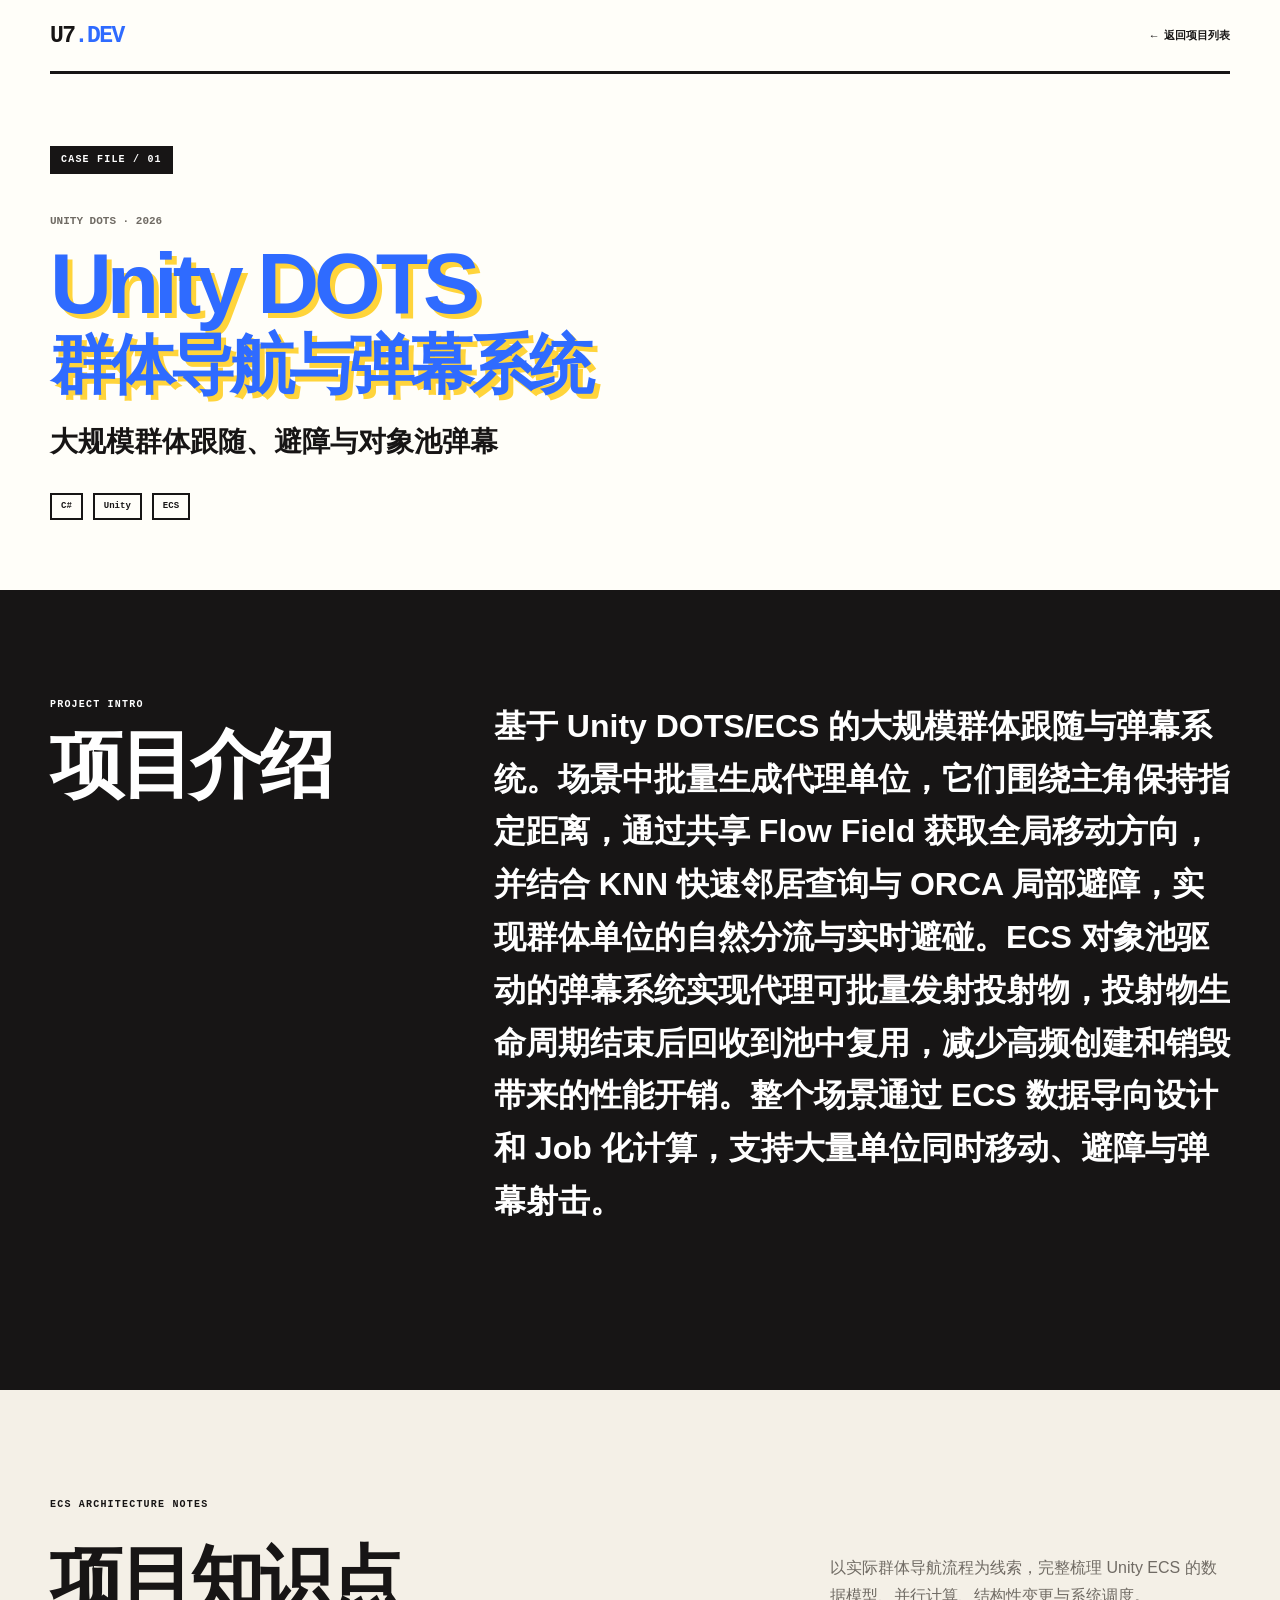
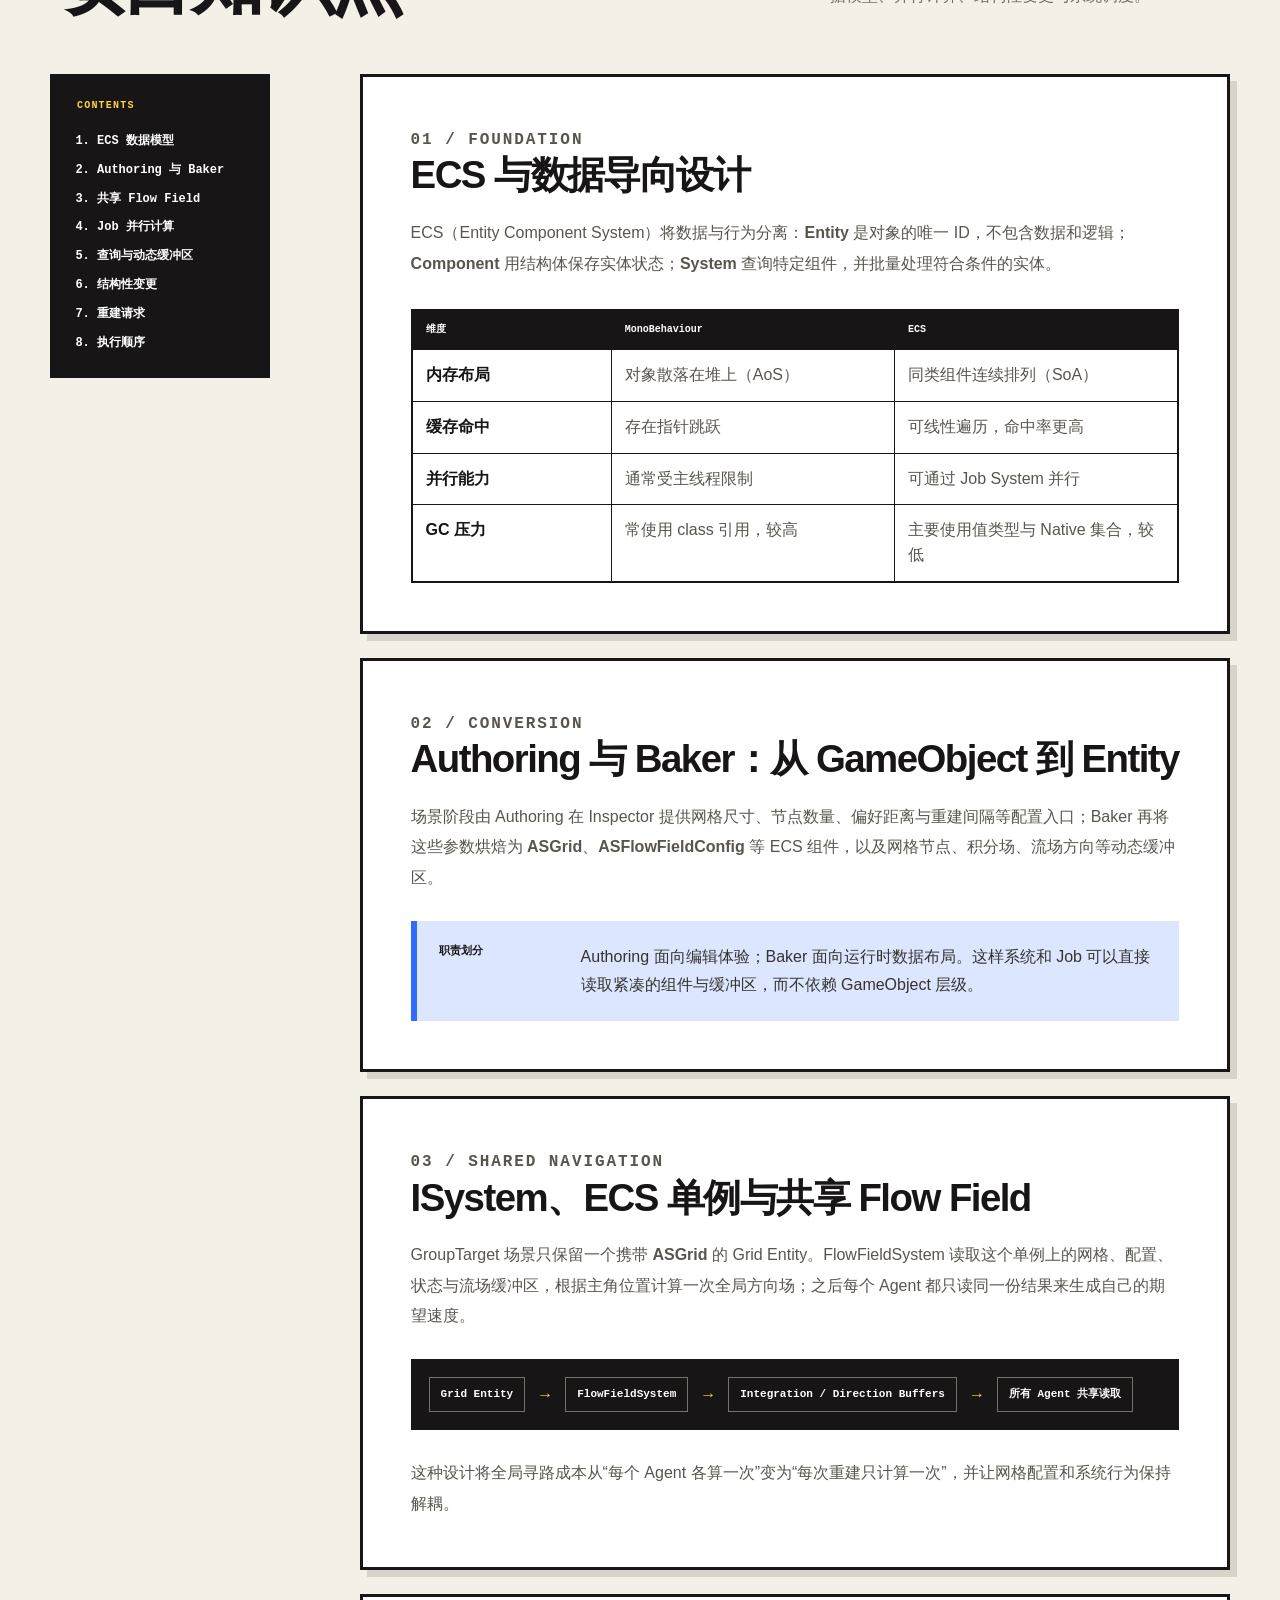
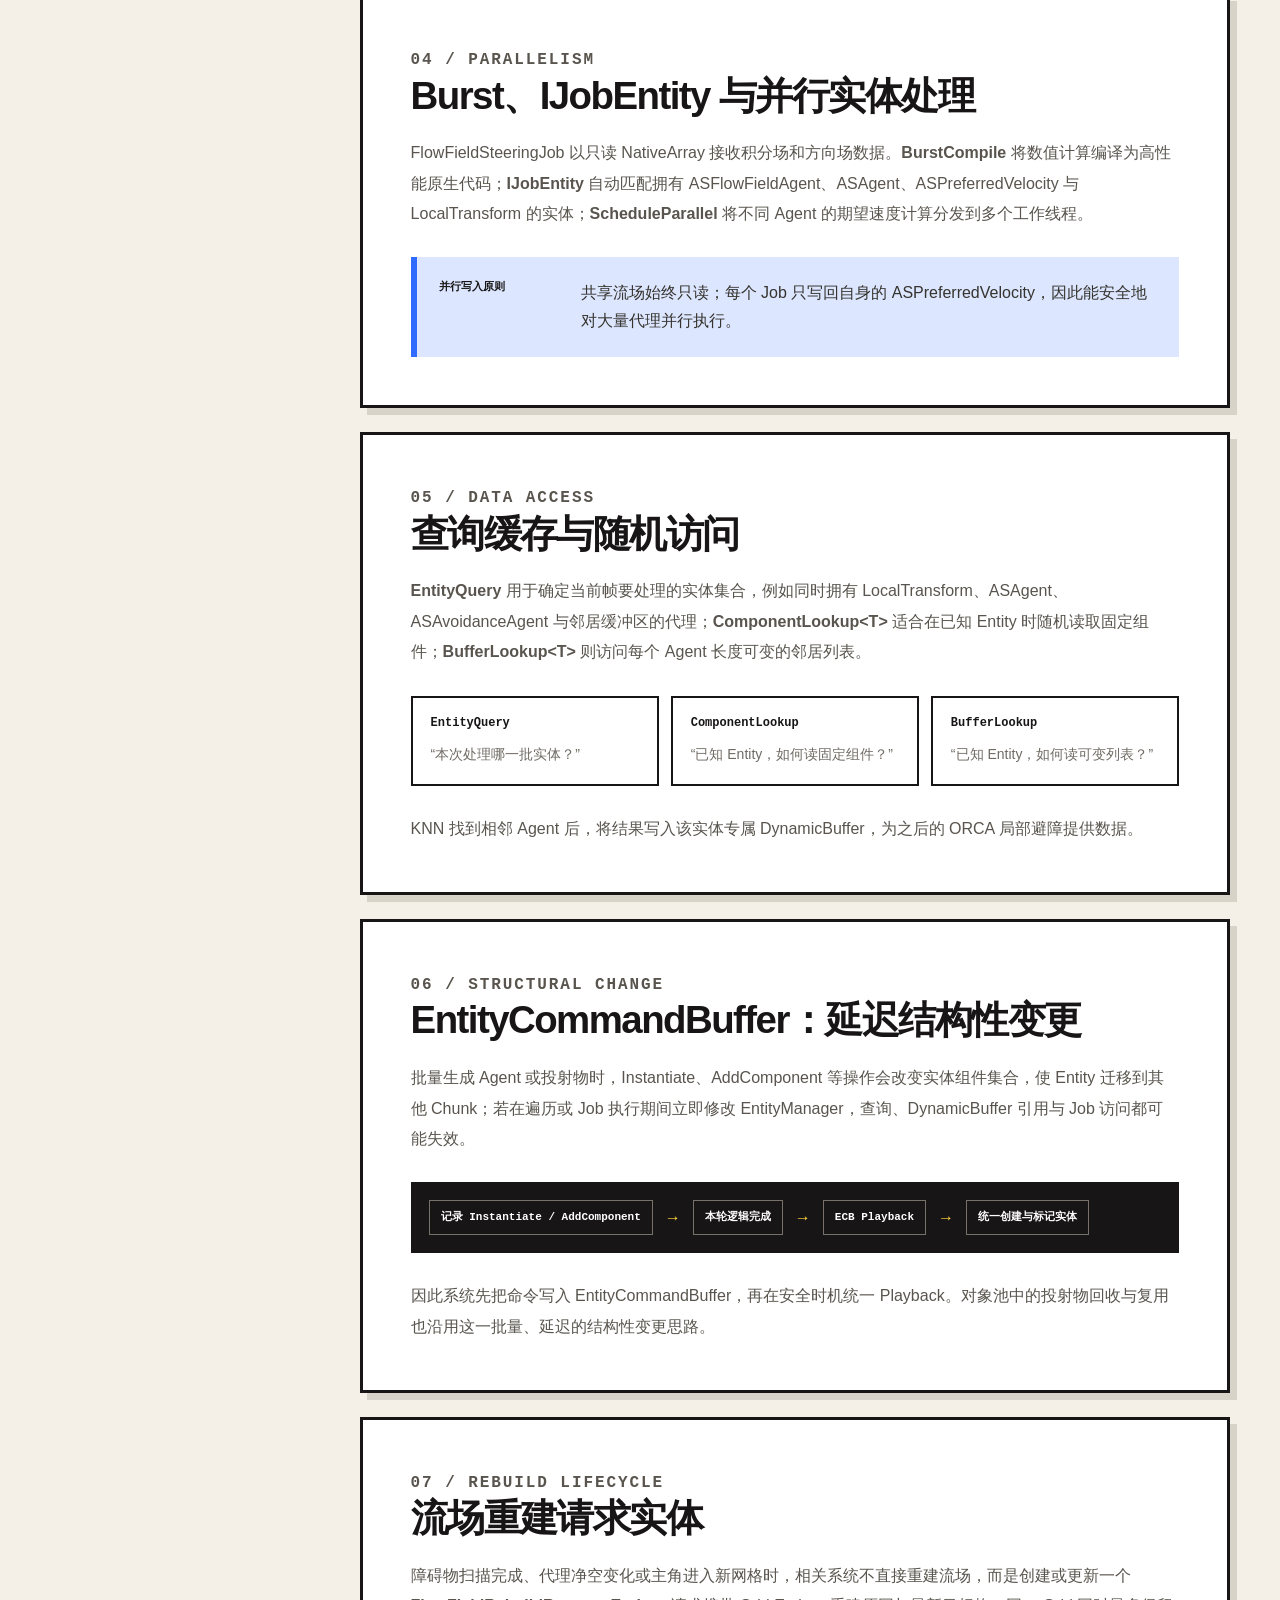
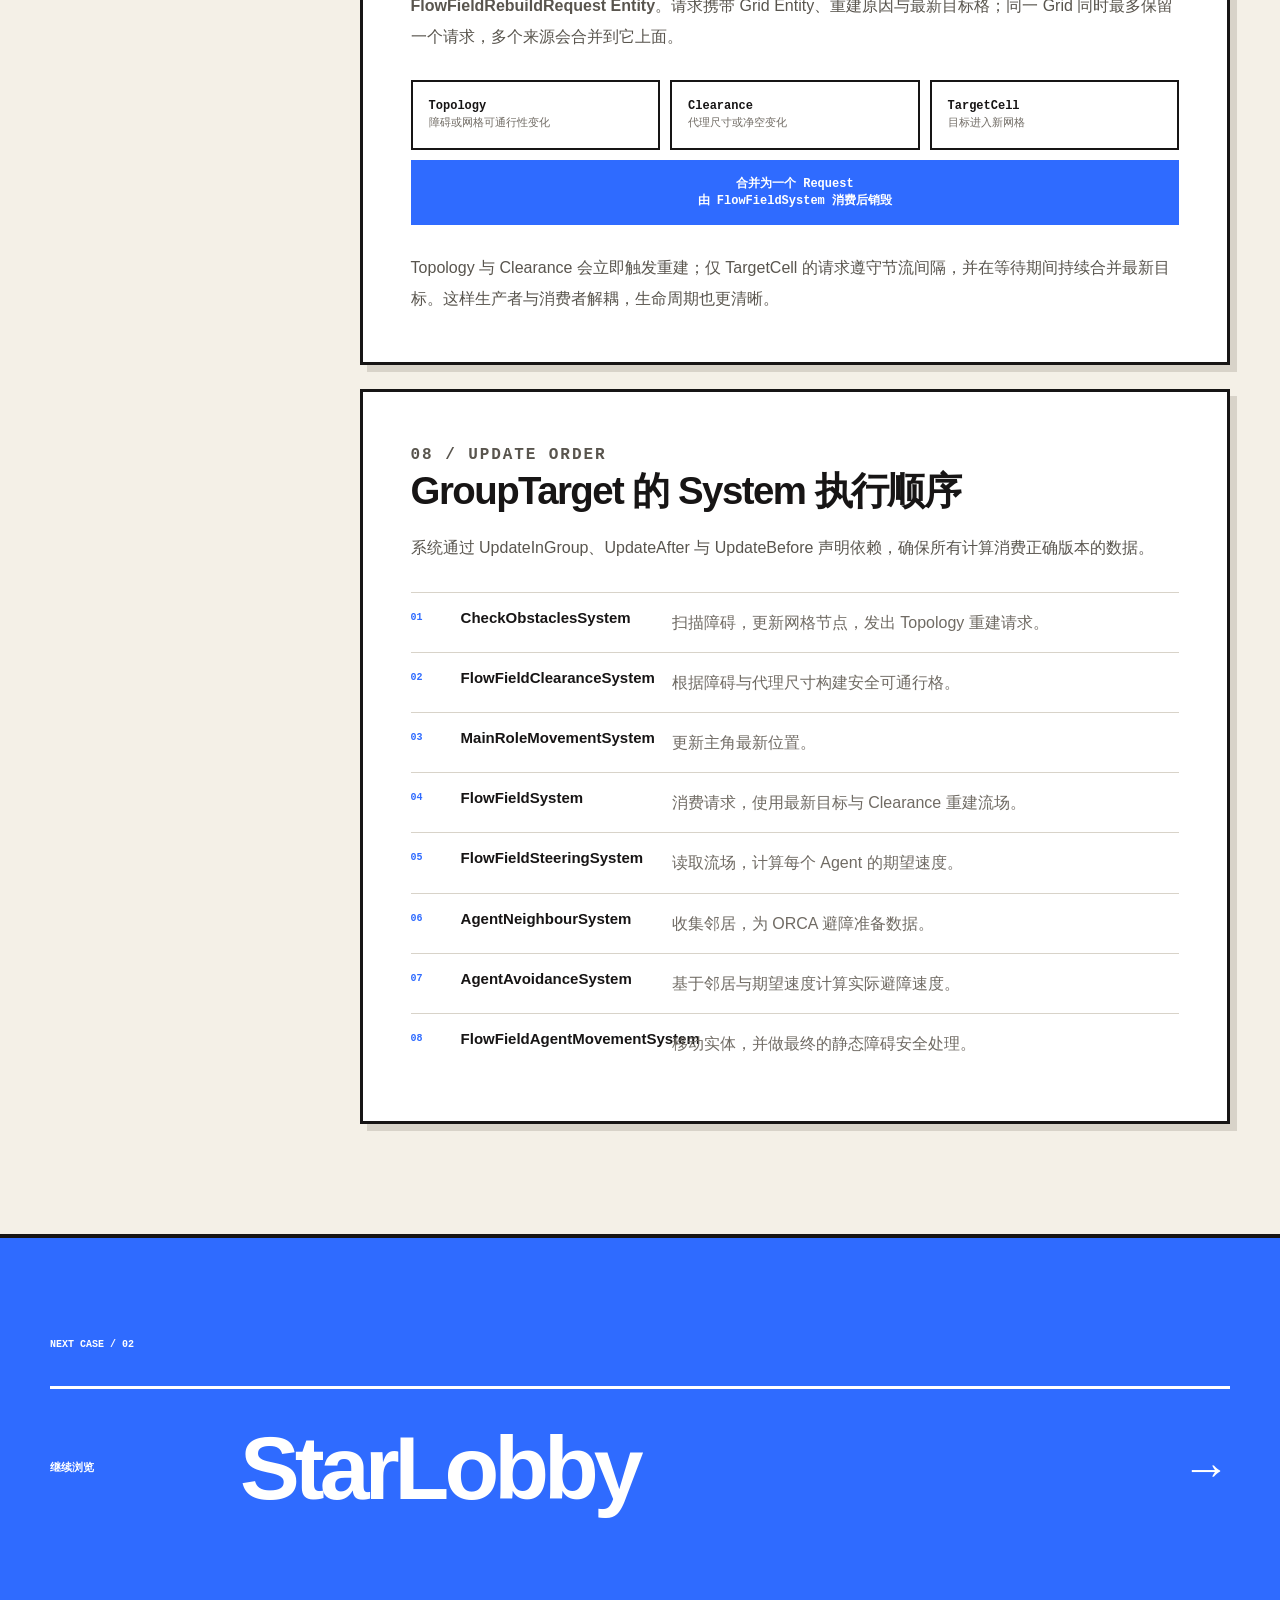
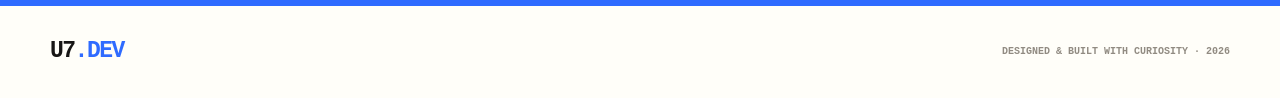
==== commit 8ce6df6d: "Refine DOTS project layout and notes" ====
--- a/projects/echo-blade/index.html
+++ b/projects/echo-blade/index.html
@@ -16,18 +16,30 @@
 <body>
 <main class="project-page project-theme-blue">
   <nav class="pixel-nav detail-nav" aria-label="项目导航"><a class="logo" href="../../">U7<span>.DEV</span></a><a class="back-link" href="../../#projects">← 返回项目列表</a></nav>
-  <header class="project-hero">
+  <header class="project-hero dots-hero">
     <div class="project-kicker">CASE FILE / 01</div>
-    <div class="project-title-row"><div><p>UNITY DOTS · 2026</p><h1>Unity DOTS<br>群体导航与弹幕系统</h1><h2>大规模群体跟随、避障与对象池弹幕</h2></div><div class="detail-pixel-art" aria-hidden="true"><i></i><b></b><em></em><span></span></div></div>
+    <div class="project-title-row"><div><p>UNITY DOTS · 2026</p><h1><span>Unity DOTS</span><span>群体导航与弹幕系统</span></h1><h2>大规模群体跟随、避障与对象池弹幕</h2></div></div>
     <div class="detail-tags"><span>C#</span><span>Unity</span><span>ECS</span></div>
   </header>
   <section class="project-summary">
     <div><p class="mini-label">PROJECT INTRO</p><h2>项目介绍</h2></div>
     <div class="summary-copy"><p class="lead">基于 Unity DOTS/ECS 的大规模群体跟随与弹幕系统。场景中批量生成代理单位，它们围绕主角保持指定距离，通过共享 Flow Field 获取全局移动方向，并结合 KNN 快速邻居查询与 ORCA 局部避障，实现群体单位的自然分流与实时避碰。ECS 对象池驱动的弹幕系统实现代理可批量发射投射物，投射物生命周期结束后回收到池中复用，减少高频创建和销毁带来的性能开销。整个场景通过 ECS 数据导向设计和 Job 化计算，支持大量单位同时移动、避障与弹幕射击。</p></div>
   </section>
-  <section class="project-knowledge">
-    <div class="detail-section-head"><p class="mini-label">KEY CONCEPTS</p><h2>项目知识点</h2><p>基于 ECS 架构文档，围绕数据导向设计、并行计算与系统调度梳理核心实现。</p></div>
-    <div class="knowledge-grid"><article><span>01</span><h3>ECS 数据导向设计</h3><p>Entity 仅标识对象，Component 使用结构体保存状态，System 批量处理同类组件；SoA 连续内存布局更利于缓存命中与大规模实体遍历。</p></article><article><span>02</span><h3>Authoring 与 Baker</h3><p>在 Inspector 通过 Authoring 提供配置入口，再由 Baker 烘焙为 ECS 组件和动态缓冲区，让运行时数据适合系统与 Job 高效读取。</p></article><article><span>03</span><h3>共享流场与 ECS 单例</h3><p>FlowFieldSystem 从唯一 Grid Entity 读取配置与缓冲区，只构建一次全局流场；所有 Agent 共享方向结果，避免重复寻路计算。</p></article><article><span>04</span><h3>Burst 与 IJobEntity 并行</h3><p>将流场方向、积分场等数据以 NativeArray 只读传入 Job，通过 BurstCompile 与 ScheduleParallel 并行计算大量 Agent 的期望速度。</p></article><article><span>05</span><h3>查询缓存与动态缓冲区</h3><p>EntityQuery 确定处理对象集合，ComponentLookup 按 Entity 随机读取固定组件，BufferLookup 管理每个 Agent 长度可变的邻居列表。</p></article><article><span>06</span><h3>EntityCommandBuffer</h3><p>批量生成 Agent 与投射物时延迟执行结构性变更，统一 Playback 后再创建实体和添加组件，避免查询或 Job 引用在处理中失效。</p></article><article><span>07</span><h3>流场重建请求实体</h3><p>障碍、净空或目标格变化只创建并合并 Request Entity，再由 FlowFieldSystem 集中消费，清晰分离生产者、消费者与请求生命周期。</p></article><article><span>08</span><h3>系统执行顺序</h3><p>先更新障碍和 Clearance，再构建流场、计算转向、收集邻居、执行 ORCA 避障，最后移动实体；通过更新组和依赖保证数据顺序正确。</p></article></div>
+  <section class="project-knowledge dots-knowledge">
+    <div class="detail-section-head"><p class="mini-label">ECS ARCHITECTURE NOTES</p><h2>项目知识点</h2><p>以实际群体导航流程为线索，完整梳理 Unity ECS 的数据模型、并行计算、结构性变更与系统调度。</p></div>
+    <div class="docs-layout">
+      <aside class="docs-aside" aria-label="知识点目录"><p>CONTENTS</p><ol><li>ECS 数据模型</li><li>Authoring 与 Baker</li><li>共享 Flow Field</li><li>Job 并行计算</li><li>查询与动态缓冲区</li><li>结构性变更</li><li>重建请求</li><li>执行顺序</li></ol></aside>
+      <div class="docs-content">
+        <article class="knowledge-chapter"><p class="chapter-index">01 / FOUNDATION</p><h3>ECS 与数据导向设计</h3><p>ECS（Entity Component System）将数据与行为分离：<b>Entity</b> 是对象的唯一 ID，不包含数据和逻辑；<b>Component</b> 用结构体保存实体状态；<b>System</b> 查询特定组件，并批量处理符合条件的实体。</p><div class="compare-table"><div class="compare-row compare-head"><span>维度</span><span>MonoBehaviour</span><span>ECS</span></div><div class="compare-row"><span>内存布局</span><span>对象散落在堆上（AoS）</span><span>同类组件连续排列（SoA）</span></div><div class="compare-row"><span>缓存命中</span><span>存在指针跳跃</span><span>可线性遍历，命中率更高</span></div><div class="compare-row"><span>并行能力</span><span>通常受主线程限制</span><span>可通过 Job System 并行</span></div><div class="compare-row"><span>GC 压力</span><span>常使用 class 引用，较高</span><span>主要使用值类型与 Native 集合，较低</span></div></div></article>
+        <article class="knowledge-chapter"><p class="chapter-index">02 / CONVERSION</p><h3>Authoring 与 Baker：从 GameObject 到 Entity</h3><p>场景阶段由 Authoring 在 Inspector 提供网格尺寸、节点数量、偏好距离与重建间隔等配置入口；Baker 再将这些参数烘焙为 <b>ASGrid</b>、<b>ASFlowFieldConfig</b> 等 ECS 组件，以及网格节点、积分场、流场方向等动态缓冲区。</p><div class="info-callout"><b>职责划分</b><span>Authoring 面向编辑体验；Baker 面向运行时数据布局。这样系统和 Job 可以直接读取紧凑的组件与缓冲区，而不依赖 GameObject 层级。</span></div></article>
+        <article class="knowledge-chapter"><p class="chapter-index">03 / SHARED NAVIGATION</p><h3>ISystem、ECS 单例与共享 Flow Field</h3><p>GroupTarget 场景只保留一个携带 <b>ASGrid</b> 的 Grid Entity。FlowFieldSystem 读取这个单例上的网格、配置、状态与流场缓冲区，根据主角位置计算一次全局方向场；之后每个 Agent 都只读同一份结果来生成自己的期望速度。</p><div class="flow-line"><span>Grid Entity</span><b>→</b><span>FlowFieldSystem</span><b>→</b><span>Integration / Direction Buffers</span><b>→</b><span>所有 Agent 共享读取</span></div><p>这种设计将全局寻路成本从“每个 Agent 各算一次”变为“每次重建只计算一次”，并让网格配置和系统行为保持解耦。</p></article>
+        <article class="knowledge-chapter"><p class="chapter-index">04 / PARALLELISM</p><h3>Burst、IJobEntity 与并行实体处理</h3><p>FlowFieldSteeringJob 以只读 NativeArray 接收积分场和方向场数据。<b>BurstCompile</b> 将数值计算编译为高性能原生代码；<b>IJobEntity</b> 自动匹配拥有 ASFlowFieldAgent、ASAgent、ASPreferredVelocity 与 LocalTransform 的实体；<b>ScheduleParallel</b> 将不同 Agent 的期望速度计算分发到多个工作线程。</p><div class="info-callout"><b>并行写入原则</b><span>共享流场始终只读；每个 Job 只写回自身的 ASPreferredVelocity，因此能安全地对大量代理并行执行。</span></div></article>
+        <article class="knowledge-chapter"><p class="chapter-index">05 / DATA ACCESS</p><h3>查询缓存与随机访问</h3><p><b>EntityQuery</b> 用于确定当前帧要处理的实体集合，例如同时拥有 LocalTransform、ASAgent、ASAvoidanceAgent 与邻居缓冲区的代理；<b>ComponentLookup&lt;T&gt;</b> 适合在已知 Entity 时随机读取固定组件；<b>BufferLookup&lt;T&gt;</b> 则访问每个 Agent 长度可变的邻居列表。</p><div class="access-grid"><div><b>EntityQuery</b><span>“本次处理哪一批实体？”</span></div><div><b>ComponentLookup</b><span>“已知 Entity，如何读固定组件？”</span></div><div><b>BufferLookup</b><span>“已知 Entity，如何读可变列表？”</span></div></div><p>KNN 找到相邻 Agent 后，将结果写入该实体专属 DynamicBuffer，为之后的 ORCA 局部避障提供数据。</p></article>
+        <article class="knowledge-chapter"><p class="chapter-index">06 / STRUCTURAL CHANGE</p><h3>EntityCommandBuffer：延迟结构性变更</h3><p>批量生成 Agent 或投射物时，Instantiate、AddComponent 等操作会改变实体组件集合，使 Entity 迁移到其他 Chunk；若在遍历或 Job 执行期间立即修改 EntityManager，查询、DynamicBuffer 引用与 Job 访问都可能失效。</p><div class="flow-line"><span>记录 Instantiate / AddComponent</span><b>→</b><span>本轮逻辑完成</span><b>→</b><span>ECB Playback</span><b>→</b><span>统一创建与标记实体</span></div><p>因此系统先把命令写入 EntityCommandBuffer，再在安全时机统一 Playback。对象池中的投射物回收与复用也沿用这一批量、延迟的结构性变更思路。</p></article>
+        <article class="knowledge-chapter"><p class="chapter-index">07 / REBUILD LIFECYCLE</p><h3>流场重建请求实体</h3><p>障碍物扫描完成、代理净空变化或主角进入新网格时，相关系统不直接重建流场，而是创建或更新一个 <b>FlowFieldRebuildRequest Entity</b>。请求携带 Grid Entity、重建原因与最新目标格；同一 Grid 同时最多保留一个请求，多个来源会合并到它上面。</p><div class="request-grid"><span>Topology<br><small>障碍或网格可通行性变化</small></span><span>Clearance<br><small>代理尺寸或净空变化</small></span><span>TargetCell<br><small>目标进入新网格</small></span><b>合并为一个 Request<br>由 FlowFieldSystem 消费后销毁</b></div><p>Topology 与 Clearance 会立即触发重建；仅 TargetCell 的请求遵守节流间隔，并在等待期间持续合并最新目标。这样生产者与消费者解耦，生命周期也更清晰。</p></article>
+        <article class="knowledge-chapter"><p class="chapter-index">08 / UPDATE ORDER</p><h3>GroupTarget 的 System 执行顺序</h3><p>系统通过 UpdateInGroup、UpdateAfter 与 UpdateBefore 声明依赖，确保所有计算消费正确版本的数据。</p><ol class="execution-list"><li><b>CheckObstaclesSystem</b><span>扫描障碍，更新网格节点，发出 Topology 重建请求。</span></li><li><b>FlowFieldClearanceSystem</b><span>根据障碍与代理尺寸构建安全可通行格。</span></li><li><b>MainRoleMovementSystem</b><span>更新主角最新位置。</span></li><li><b>FlowFieldSystem</b><span>消费请求，使用最新目标与 Clearance 重建流场。</span></li><li><b>FlowFieldSteeringSystem</b><span>读取流场，计算每个 Agent 的期望速度。</span></li><li><b>AgentNeighbourSystem</b><span>收集邻居，为 ORCA 避障准备数据。</span></li><li><b>AgentAvoidanceSystem</b><span>基于邻居与期望速度计算实际避障速度。</span></li><li><b>FlowFieldAgentMovementSystem</b><span>移动实体，并做最终的静态障碍安全处理。</span></li></ol></article>
+      </div>
+    </div>
   </section>
   <section class="next-project"><p>NEXT CASE / 02</p><a href="../star-lobby/"><span>继续浏览</span><strong>StarLobby</strong><b>→</b></a></section>
   <footer class="detail-footer"><a class="logo" href="../../">U7<span>.DEV</span></a><p>DESIGNED &amp; BUILT WITH CURIOSITY · 2026</p></footer>
--- a/assets/styles.css
+++ b/assets/styles.css
@@ -165,6 +165,12 @@
 .project-title-row h1 { margin: 15px 0 13px; font-size: clamp(65px, 9vw, 120px); line-height: .9; }
 .project-title-row h2 { margin: 0; font-size: clamp(21px, 2.7vw, 36px); }
 .detail-pixel-art { height: 244px; }
+.dots-hero { padding-bottom: 70px; }
+.dots-hero .project-title-row { display: block; max-width: 980px; margin: 42px 0 32px; }
+.dots-hero .project-title-row h1 { max-width: 980px; font-size: clamp(52px, 6.7vw, 94px); line-height: .96; letter-spacing: -.06em; }
+.dots-hero .project-title-row h1 span { display: block; }
+.dots-hero .project-title-row h1 span + span { margin-top: 10px; font-size: .76em; }
+.dots-hero .project-title-row h2 { max-width: 740px; margin-top: 26px; font-size: clamp(20px, 2.2vw, 30px); }
 .detail-tags { display: flex; flex-wrap: wrap; gap: 10px; }
 .project-summary, .project-knowledge, .project-structure, .design-decisions { padding: 110px max(24px, calc((100vw - 1180px) / 2)); }
 .project-summary { display: grid; grid-template-columns: .65fr 1.35fr; gap: 7vw; color: white; background: var(--ink); }
@@ -187,6 +193,43 @@
 .knowledge-grid article > span { display: block; margin-bottom: 42px; color: var(--ink); font: 900 11px/1 var(--font-mono), monospace; }
 .knowledge-grid h3 { margin: 0 0 16px; font-size: 23px; }
 .knowledge-grid p { margin: 0; color: var(--muted); line-height: 1.8; }
+.dots-knowledge { background: #f4f0e7; }
+.docs-layout { display: grid; grid-template-columns: 220px minmax(0, 1fr); gap: 7vw; align-items: start; }
+.docs-aside { position: sticky; top: 24px; padding: 24px; border: 3px solid var(--ink); background: var(--ink); color: white; }
+.docs-aside p { margin: 0 0 22px; color: var(--yellow); font: 900 10px/1 var(--font-mono), monospace; letter-spacing: .12em; }
+.docs-aside ol { margin: 0; padding-left: 20px; display: grid; gap: 12px; font: 700 12px/1.4 var(--font-mono), monospace; }
+.docs-content { display: grid; gap: 24px; }
+.knowledge-chapter { padding: clamp(26px, 4vw, 48px); border: 3px solid var(--ink); background: white; box-shadow: 7px 7px 0 #d8d3c9; }
+.chapter-index { margin: 0 0 24px; color: var(--blue); font: 900 10px/1 var(--font-mono), monospace; letter-spacing: .12em; }
+.knowledge-chapter h3 { margin: 0 0 22px; font: 900 clamp(29px, 3vw, 43px)/1.06 Arial, sans-serif; letter-spacing: -.04em; }
+.knowledge-chapter p { margin: 0; color: #59554e; font-size: 16px; line-height: 1.9; }
+.knowledge-chapter p + p { margin-top: 18px; }
+.compare-table { margin-top: 30px; border: 2px solid var(--ink); }
+.compare-row { display: grid; grid-template-columns: .7fr 1fr 1fr; border-top: 1px solid var(--ink); }
+.compare-row:first-child { border-top: 0; }
+.compare-row span { padding: 13px; border-left: 1px solid var(--ink); color: #59554e; line-height: 1.55; }
+.compare-row span:first-child { border-left: 0; color: var(--ink); font-weight: 800; }
+.compare-head { background: var(--ink); }
+.compare-head span, .compare-head span:first-child { color: white; font: 800 10px/1.2 var(--font-mono), monospace; }
+.info-callout { display: grid; grid-template-columns: 120px 1fr; gap: 22px; margin-top: 28px; padding: 22px; background: #dce7ff; border-left: 6px solid var(--blue); }
+.info-callout b { font: 900 11px/1.5 var(--font-mono), monospace; }
+.info-callout span { color: #36332e; line-height: 1.75; }
+.flow-line { display: flex; flex-wrap: wrap; gap: 12px; align-items: center; margin: 28px 0; padding: 18px; background: var(--ink); color: white; }
+.flow-line span { padding: 9px 11px; border: 1px solid #77716a; font: 700 11px/1.35 var(--font-mono), monospace; }
+.flow-line b { color: var(--yellow); }
+.access-grid { display: grid; grid-template-columns: repeat(3, 1fr); gap: 12px; margin: 28px 0; }
+.access-grid div { padding: 18px; border: 2px solid var(--ink); }
+.access-grid b { display: block; margin-bottom: 12px; font: 900 12px/1.3 var(--font-mono), monospace; }
+.access-grid span { color: var(--muted); font-size: 14px; line-height: 1.6; }
+.request-grid { display: grid; grid-template-columns: repeat(3, 1fr); gap: 10px; align-items: stretch; margin: 28px 0; }
+.request-grid > span { padding: 16px; border: 2px solid var(--ink); font: 900 12px/1.4 var(--font-mono), monospace; }
+.request-grid small { color: var(--muted); font: 500 11px/1.5 var(--font-mono), monospace; }
+.request-grid > b { grid-column: 1 / -1; padding: 16px; background: var(--blue); color: white; text-align: center; font: 900 12px/1.4 var(--font-mono), monospace; }
+.execution-list { margin: 28px 0 0; padding: 0; list-style: none; counter-reset: execution; }
+.execution-list li { counter-increment: execution; display: grid; grid-template-columns: 36px minmax(180px, .7fr) 1.8fr; gap: 14px; padding: 16px 0; border-top: 1px solid #d8d3c9; }
+.execution-list li::before { content: counter(execution, decimal-leading-zero); color: var(--blue); font: 900 10px/1.8 var(--font-mono), monospace; }
+.execution-list b { font-size: 15px; }
+.execution-list span { color: var(--muted); line-height: 1.7; }
 .detail-section-head { display: grid; grid-template-columns: 1fr 1fr; align-items: end; margin-bottom: 56px; }
 .detail-section-head .mini-label { grid-column: 1 / -1; margin-bottom: 16px; }
 .detail-section-head p:last-child { max-width: 400px; justify-self: end; margin: 0 0 7px; color: var(--muted); line-height: 1.8; }
@@ -220,6 +263,8 @@
   .about-grid { gap: 45px; }
   .project-tile { grid-template-columns: 45px 190px 1fr 45px; }
   .project-title-row { grid-template-columns: 1fr 260px; }
+  .docs-layout { grid-template-columns: 1fr; gap: 32px; }
+  .docs-aside { position: static; }
   .timeline-item { grid-template-columns: 60px 170px 1fr; }
 }
 @media (max-width: 720px) {
@@ -238,6 +283,15 @@
   .project-title-row { grid-template-columns: 1fr; margin-top: 40px; }
   .project-title-row .detail-pixel-art { grid-row: 1; }
   .project-title-row h1 { font-size: 62px; }
+  .dots-hero .project-title-row h1 { font-size: clamp(45px, 12vw, 68px); }
+  .dots-hero .project-title-row h1 span + span { font-size: .72em; }
+  .compare-row { grid-template-columns: .7fr 1fr 1fr; }
+  .compare-row span { padding: 10px 8px; font-size: 12px; }
+  .info-callout { grid-template-columns: 1fr; gap: 10px; }
+  .access-grid, .request-grid { grid-template-columns: 1fr; }
+  .request-grid > b { grid-column: 1; }
+  .execution-list li { grid-template-columns: 30px 1fr; }
+  .execution-list span { grid-column: 2; }
   .metric-strip { grid-template-columns: 1fr; }
   .metric-strip div { min-height: 135px; border-right: 0; border-bottom: 3px solid var(--ink); }
   .metric-strip div:last-child { border-bottom: 0; }
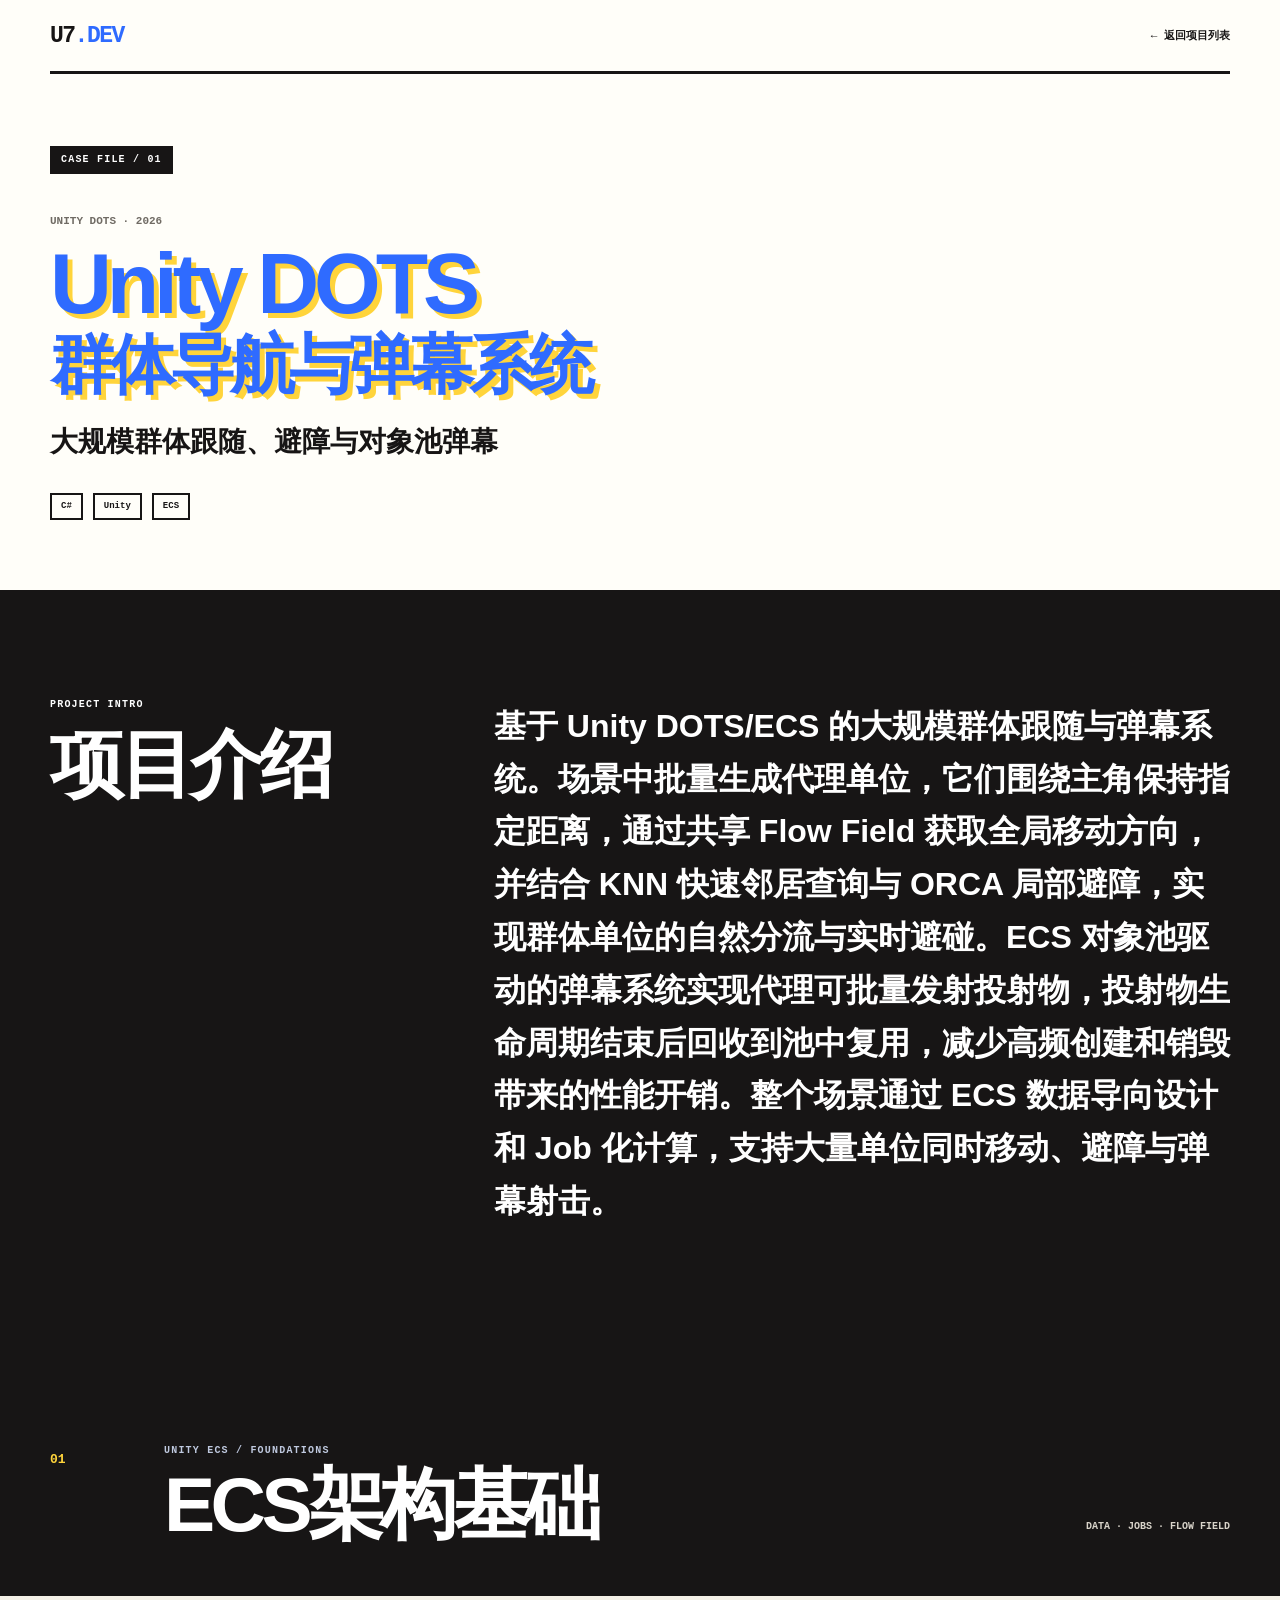
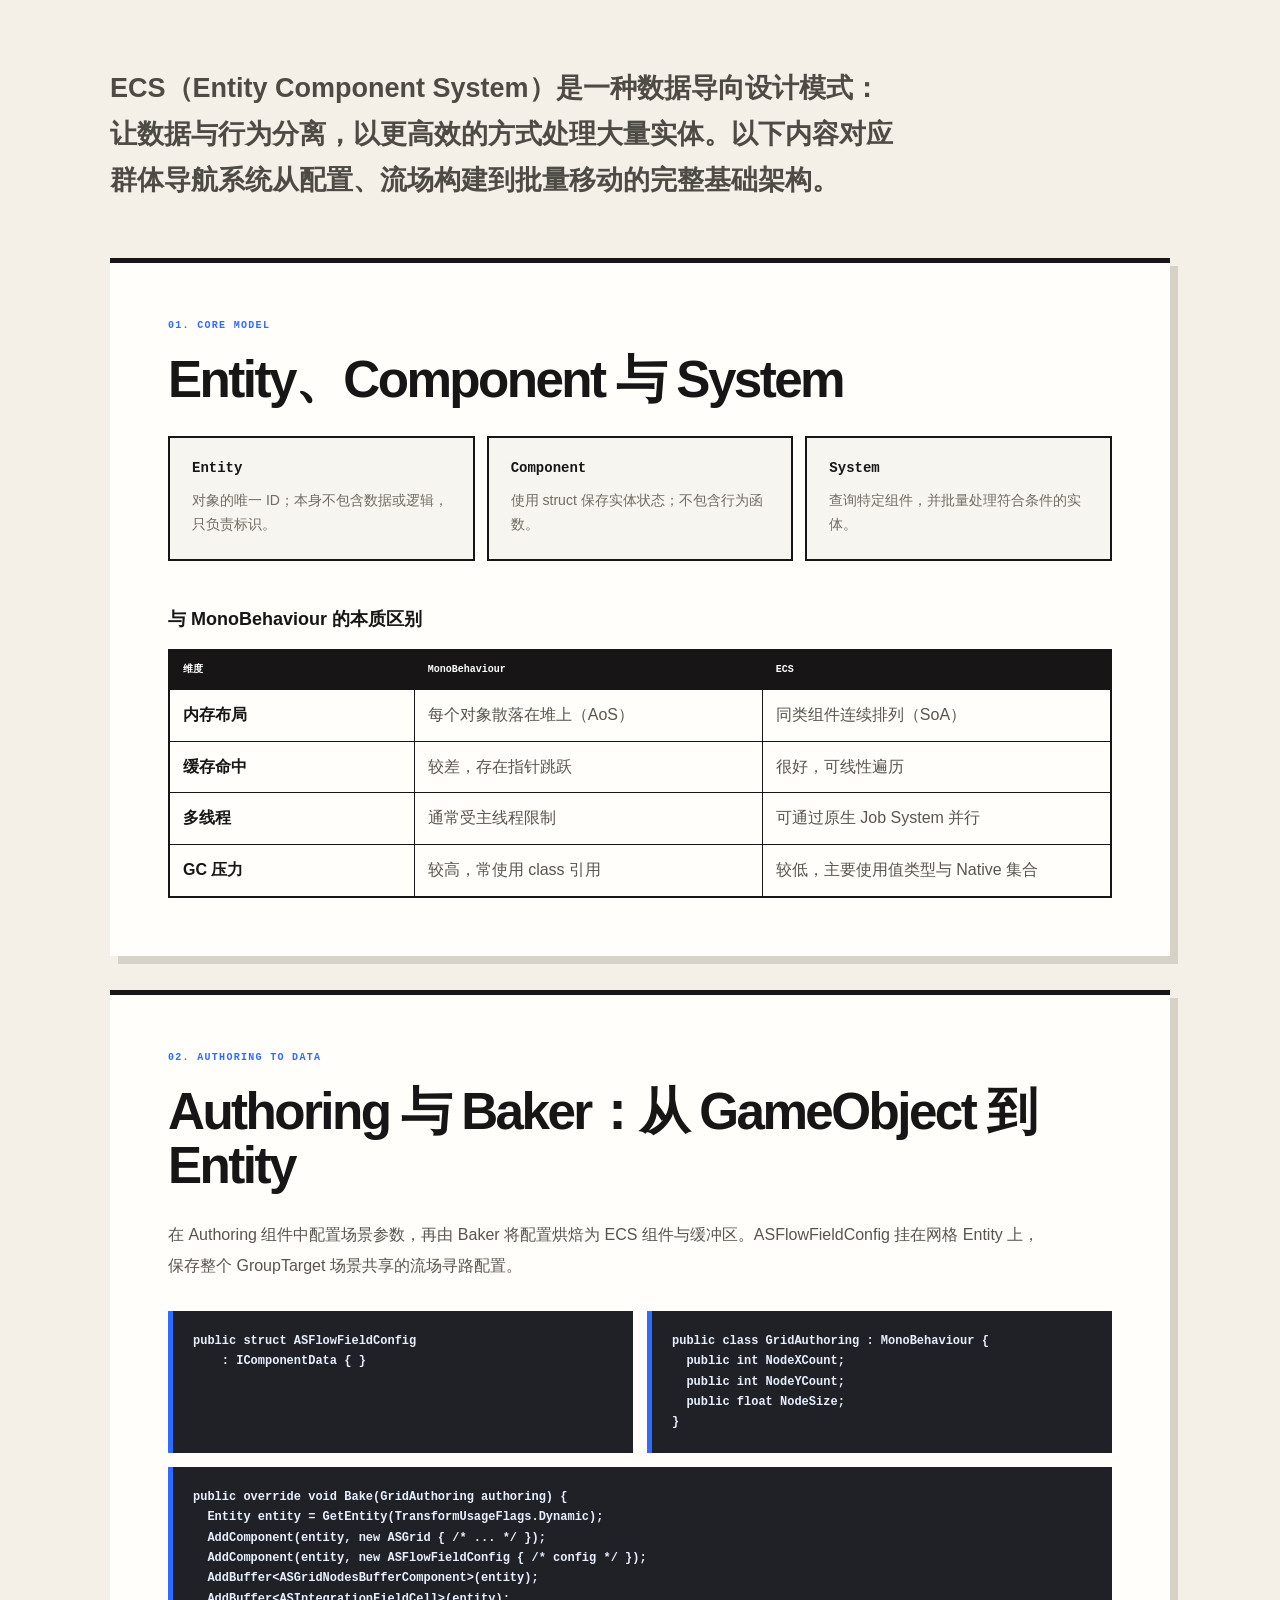
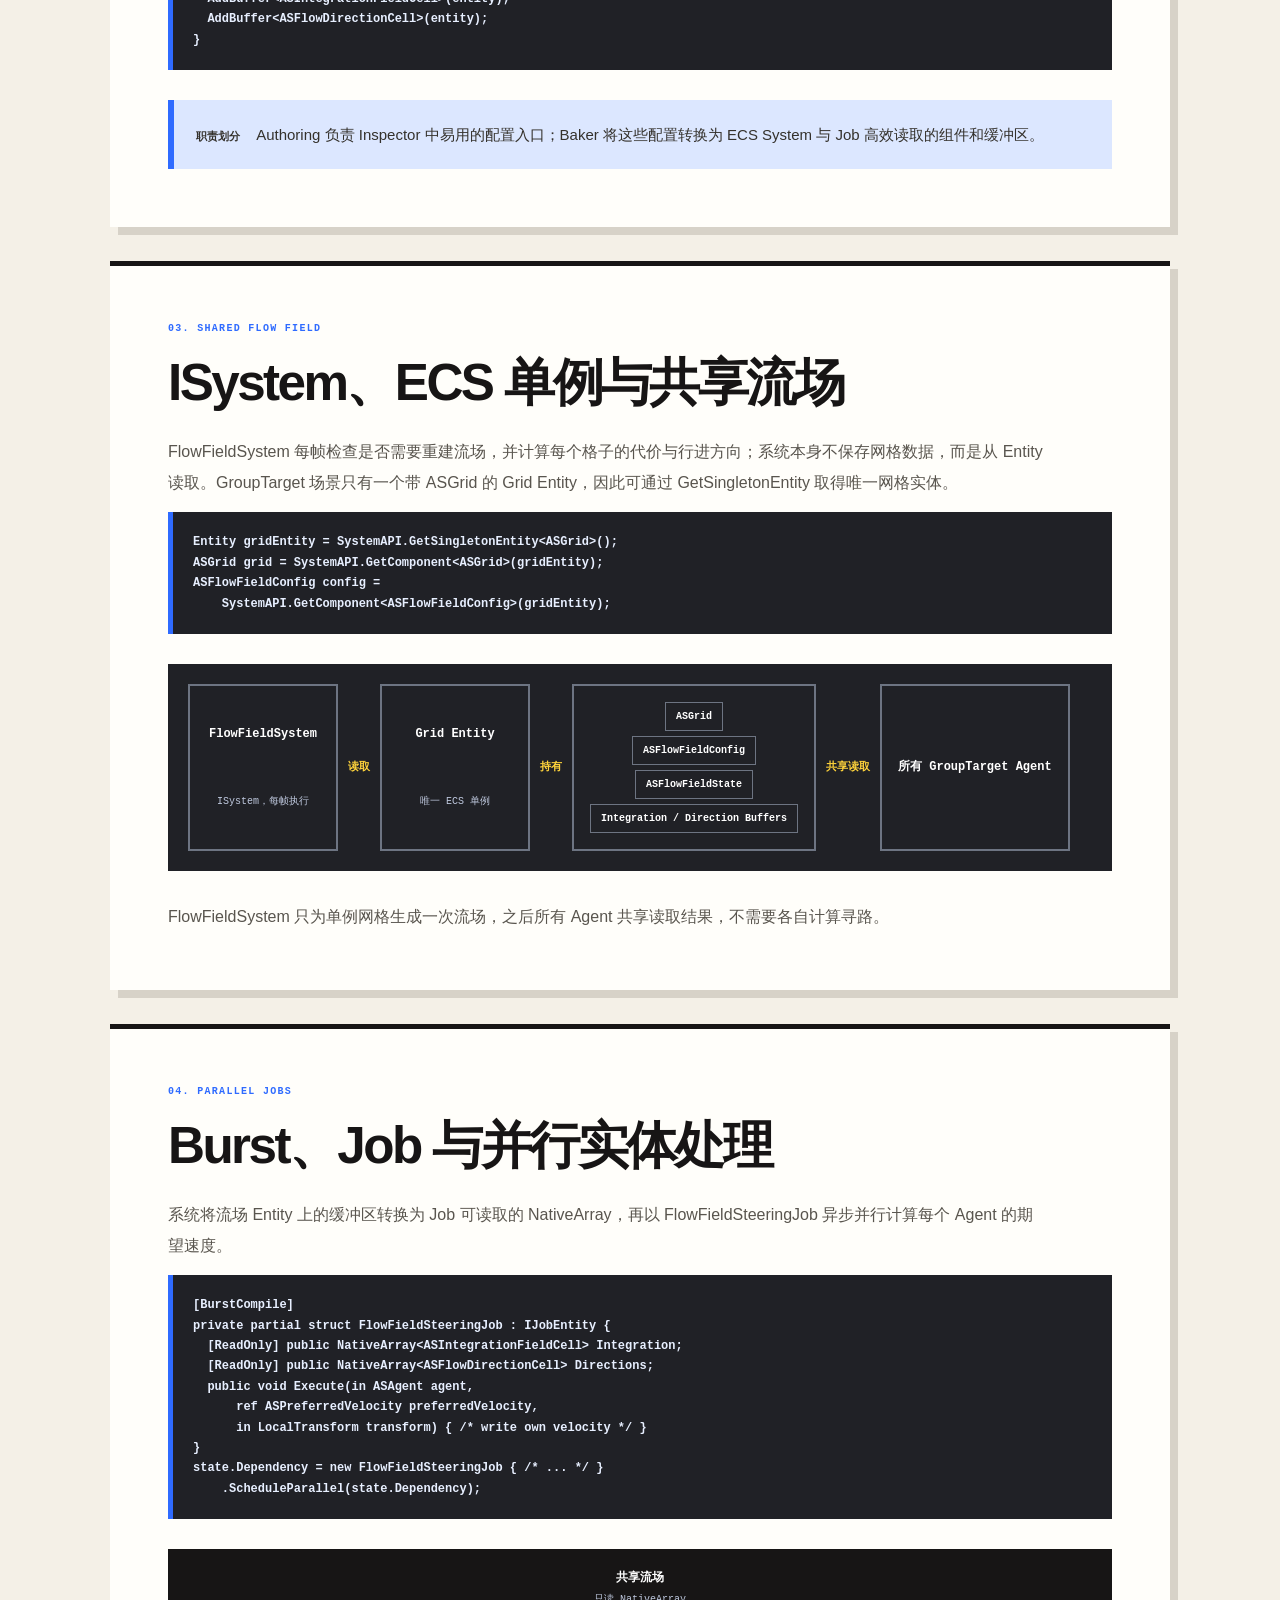
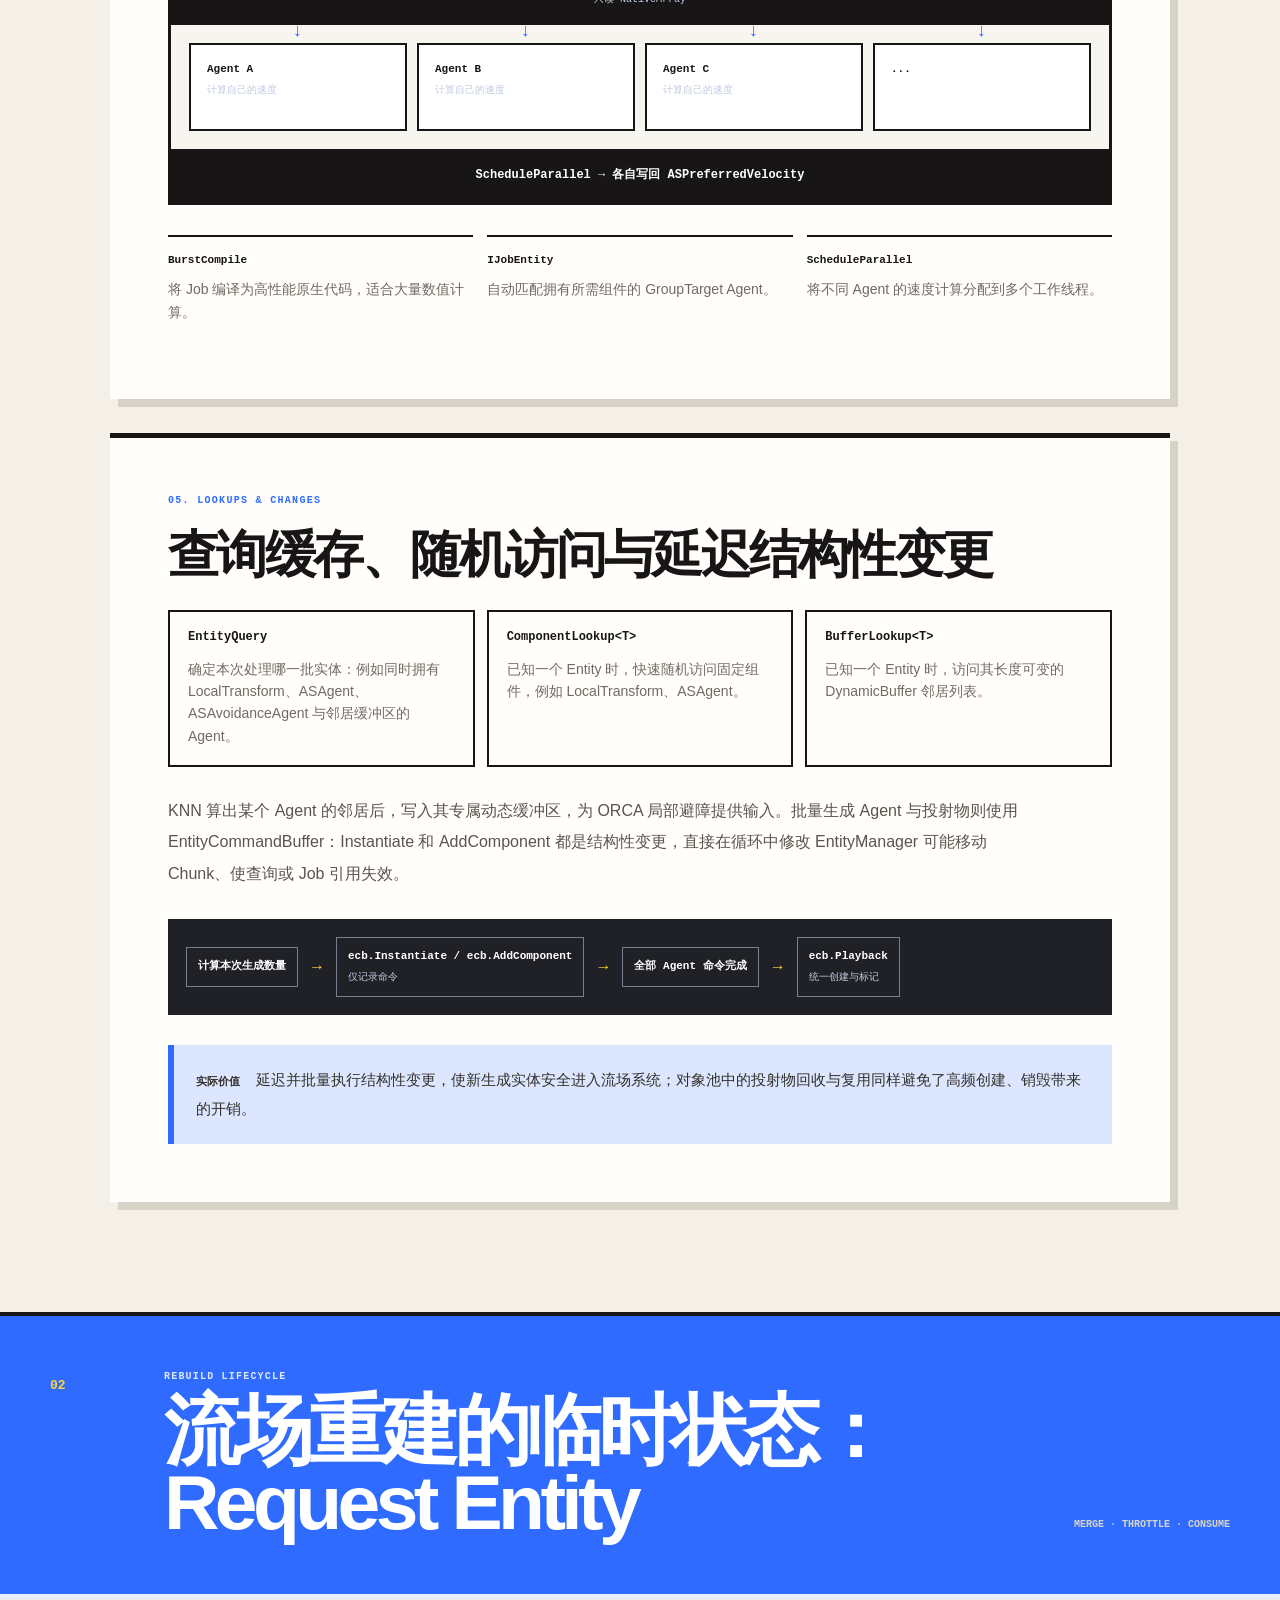
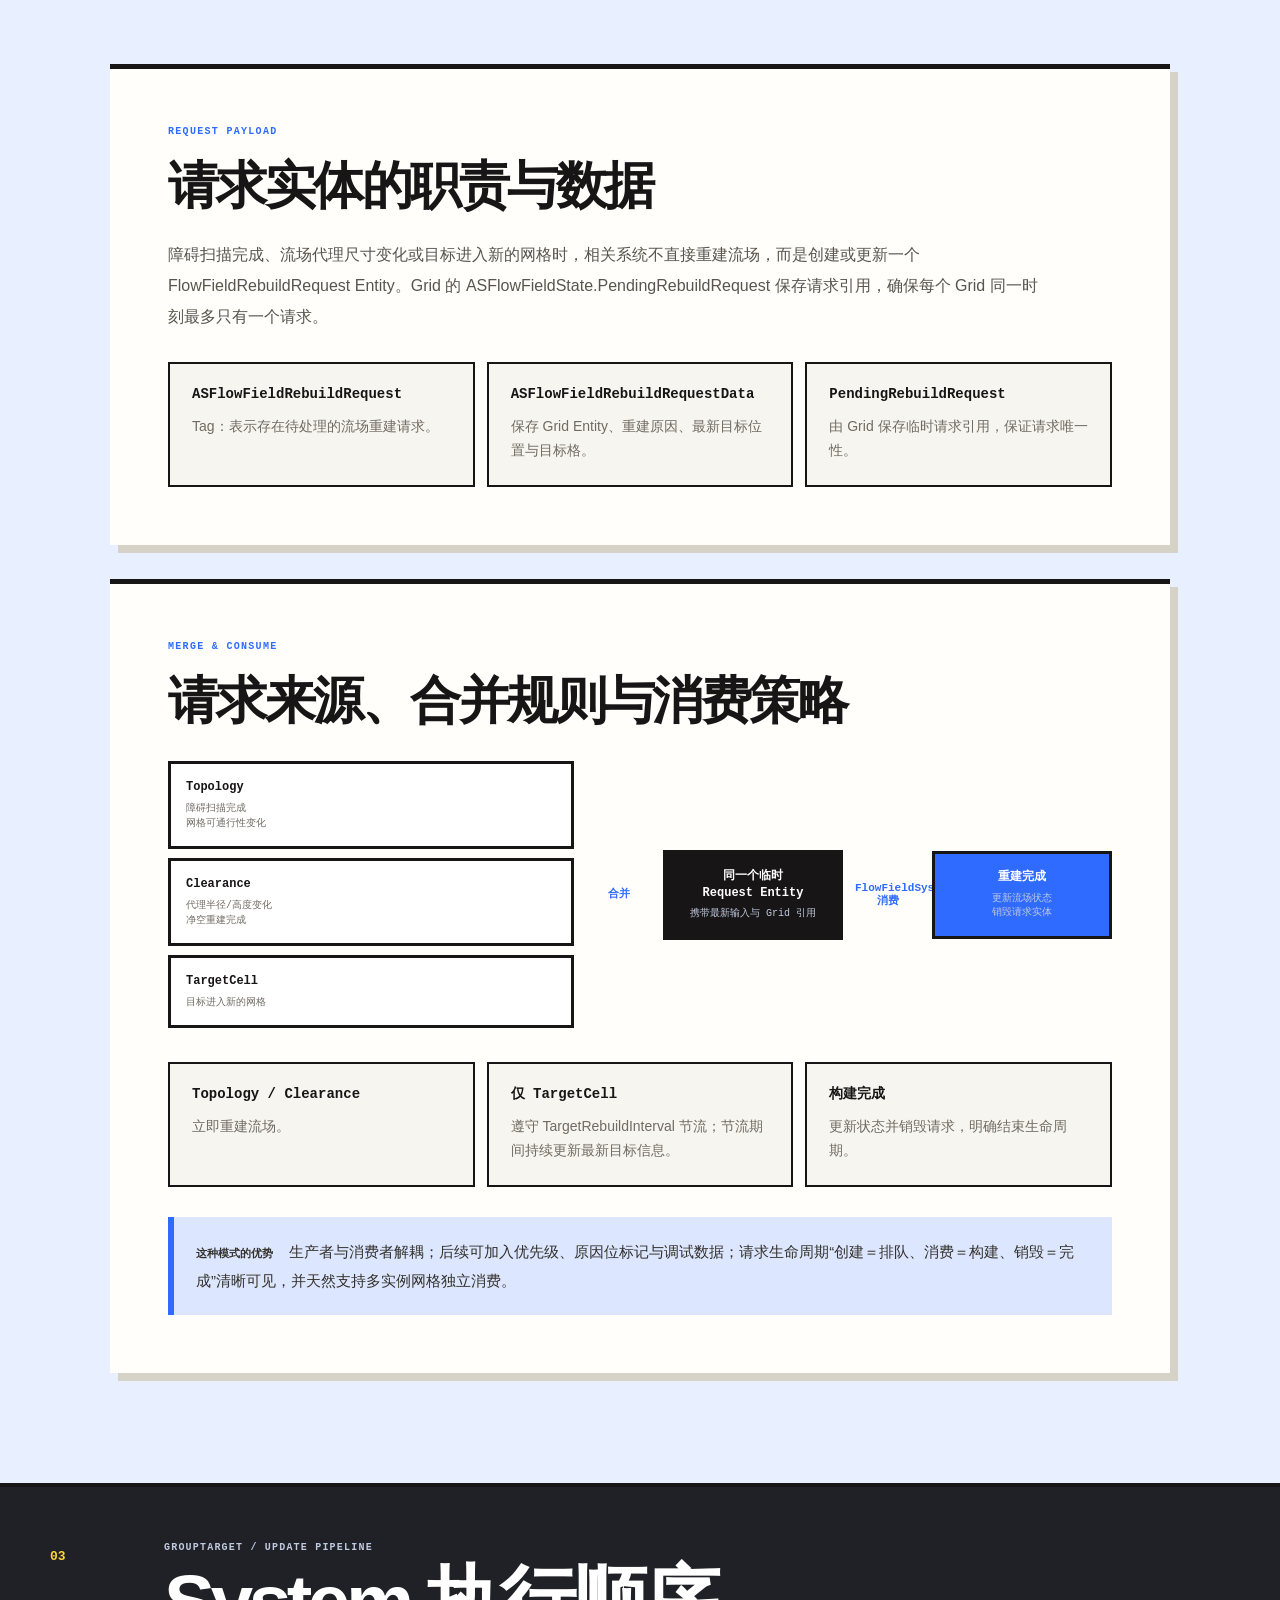
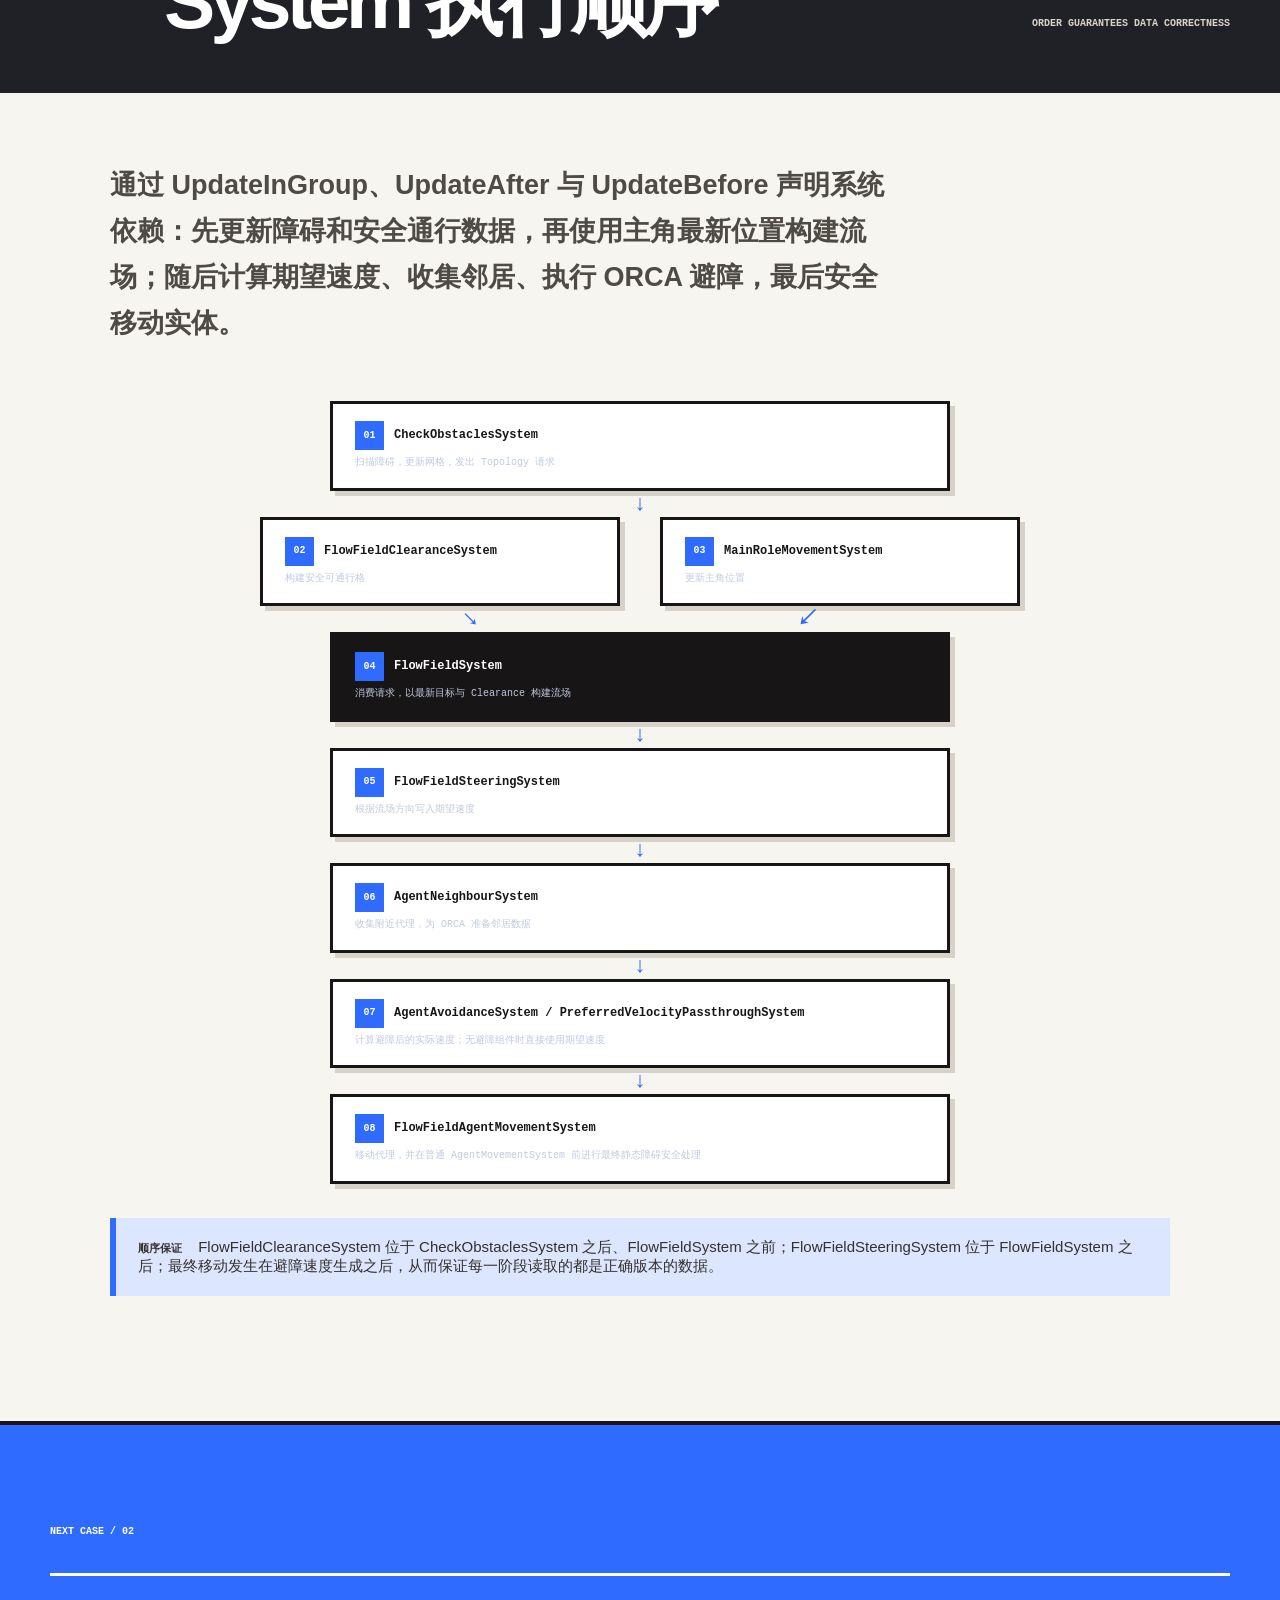
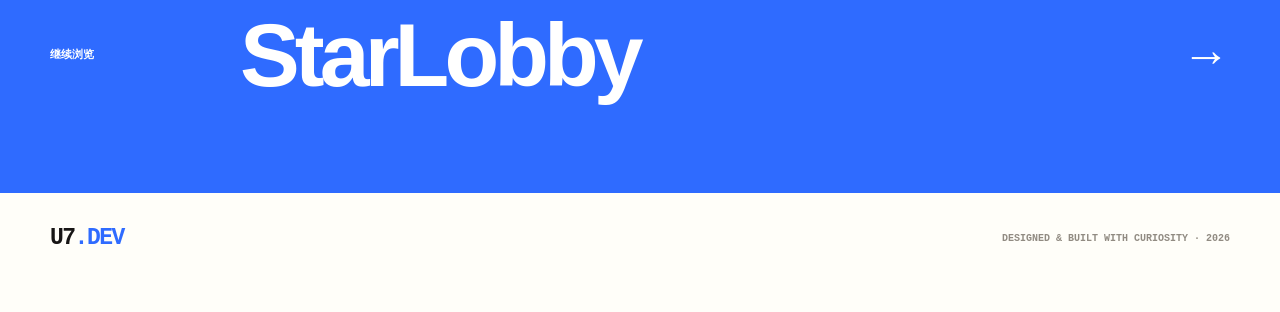
==== commit cb079060: "Redesign DOTS knowledge documentation" ====
--- a/projects/echo-blade/index.html
+++ b/projects/echo-blade/index.html
@@ -25,20 +25,57 @@
     <div><p class="mini-label">PROJECT INTRO</p><h2>项目介绍</h2></div>
     <div class="summary-copy"><p class="lead">基于 Unity DOTS/ECS 的大规模群体跟随与弹幕系统。场景中批量生成代理单位，它们围绕主角保持指定距离，通过共享 Flow Field 获取全局移动方向，并结合 KNN 快速邻居查询与 ORCA 局部避障，实现群体单位的自然分流与实时避碰。ECS 对象池驱动的弹幕系统实现代理可批量发射投射物，投射物生命周期结束后回收到池中复用，减少高频创建和销毁带来的性能开销。整个场景通过 ECS 数据导向设计和 Job 化计算，支持大量单位同时移动、避障与弹幕射击。</p></div>
   </section>
-  <section class="project-knowledge dots-knowledge">
-    <div class="detail-section-head"><p class="mini-label">ECS ARCHITECTURE NOTES</p><h2>项目知识点</h2><p>以实际群体导航流程为线索，完整梳理 Unity ECS 的数据模型、并行计算、结构性变更与系统调度。</p></div>
-    <div class="docs-layout">
-      <aside class="docs-aside" aria-label="知识点目录"><p>CONTENTS</p><ol><li>ECS 数据模型</li><li>Authoring 与 Baker</li><li>共享 Flow Field</li><li>Job 并行计算</li><li>查询与动态缓冲区</li><li>结构性变更</li><li>重建请求</li><li>执行顺序</li></ol></aside>
-      <div class="docs-content">
-        <article class="knowledge-chapter"><p class="chapter-index">01 / FOUNDATION</p><h3>ECS 与数据导向设计</h3><p>ECS（Entity Component System）将数据与行为分离：<b>Entity</b> 是对象的唯一 ID，不包含数据和逻辑；<b>Component</b> 用结构体保存实体状态；<b>System</b> 查询特定组件，并批量处理符合条件的实体。</p><div class="compare-table"><div class="compare-row compare-head"><span>维度</span><span>MonoBehaviour</span><span>ECS</span></div><div class="compare-row"><span>内存布局</span><span>对象散落在堆上（AoS）</span><span>同类组件连续排列（SoA）</span></div><div class="compare-row"><span>缓存命中</span><span>存在指针跳跃</span><span>可线性遍历，命中率更高</span></div><div class="compare-row"><span>并行能力</span><span>通常受主线程限制</span><span>可通过 Job System 并行</span></div><div class="compare-row"><span>GC 压力</span><span>常使用 class 引用，较高</span><span>主要使用值类型与 Native 集合，较低</span></div></div></article>
-        <article class="knowledge-chapter"><p class="chapter-index">02 / CONVERSION</p><h3>Authoring 与 Baker：从 GameObject 到 Entity</h3><p>场景阶段由 Authoring 在 Inspector 提供网格尺寸、节点数量、偏好距离与重建间隔等配置入口；Baker 再将这些参数烘焙为 <b>ASGrid</b>、<b>ASFlowFieldConfig</b> 等 ECS 组件，以及网格节点、积分场、流场方向等动态缓冲区。</p><div class="info-callout"><b>职责划分</b><span>Authoring 面向编辑体验；Baker 面向运行时数据布局。这样系统和 Job 可以直接读取紧凑的组件与缓冲区，而不依赖 GameObject 层级。</span></div></article>
-        <article class="knowledge-chapter"><p class="chapter-index">03 / SHARED NAVIGATION</p><h3>ISystem、ECS 单例与共享 Flow Field</h3><p>GroupTarget 场景只保留一个携带 <b>ASGrid</b> 的 Grid Entity。FlowFieldSystem 读取这个单例上的网格、配置、状态与流场缓冲区，根据主角位置计算一次全局方向场；之后每个 Agent 都只读同一份结果来生成自己的期望速度。</p><div class="flow-line"><span>Grid Entity</span><b>→</b><span>FlowFieldSystem</span><b>→</b><span>Integration / Direction Buffers</span><b>→</b><span>所有 Agent 共享读取</span></div><p>这种设计将全局寻路成本从“每个 Agent 各算一次”变为“每次重建只计算一次”，并让网格配置和系统行为保持解耦。</p></article>
-        <article class="knowledge-chapter"><p class="chapter-index">04 / PARALLELISM</p><h3>Burst、IJobEntity 与并行实体处理</h3><p>FlowFieldSteeringJob 以只读 NativeArray 接收积分场和方向场数据。<b>BurstCompile</b> 将数值计算编译为高性能原生代码；<b>IJobEntity</b> 自动匹配拥有 ASFlowFieldAgent、ASAgent、ASPreferredVelocity 与 LocalTransform 的实体；<b>ScheduleParallel</b> 将不同 Agent 的期望速度计算分发到多个工作线程。</p><div class="info-callout"><b>并行写入原则</b><span>共享流场始终只读；每个 Job 只写回自身的 ASPreferredVelocity，因此能安全地对大量代理并行执行。</span></div></article>
-        <article class="knowledge-chapter"><p class="chapter-index">05 / DATA ACCESS</p><h3>查询缓存与随机访问</h3><p><b>EntityQuery</b> 用于确定当前帧要处理的实体集合，例如同时拥有 LocalTransform、ASAgent、ASAvoidanceAgent 与邻居缓冲区的代理；<b>ComponentLookup&lt;T&gt;</b> 适合在已知 Entity 时随机读取固定组件；<b>BufferLookup&lt;T&gt;</b> 则访问每个 Agent 长度可变的邻居列表。</p><div class="access-grid"><div><b>EntityQuery</b><span>“本次处理哪一批实体？”</span></div><div><b>ComponentLookup</b><span>“已知 Entity，如何读固定组件？”</span></div><div><b>BufferLookup</b><span>“已知 Entity，如何读可变列表？”</span></div></div><p>KNN 找到相邻 Agent 后，将结果写入该实体专属 DynamicBuffer，为之后的 ORCA 局部避障提供数据。</p></article>
-        <article class="knowledge-chapter"><p class="chapter-index">06 / STRUCTURAL CHANGE</p><h3>EntityCommandBuffer：延迟结构性变更</h3><p>批量生成 Agent 或投射物时，Instantiate、AddComponent 等操作会改变实体组件集合，使 Entity 迁移到其他 Chunk；若在遍历或 Job 执行期间立即修改 EntityManager，查询、DynamicBuffer 引用与 Job 访问都可能失效。</p><div class="flow-line"><span>记录 Instantiate / AddComponent</span><b>→</b><span>本轮逻辑完成</span><b>→</b><span>ECB Playback</span><b>→</b><span>统一创建与标记实体</span></div><p>因此系统先把命令写入 EntityCommandBuffer，再在安全时机统一 Playback。对象池中的投射物回收与复用也沿用这一批量、延迟的结构性变更思路。</p></article>
-        <article class="knowledge-chapter"><p class="chapter-index">07 / REBUILD LIFECYCLE</p><h3>流场重建请求实体</h3><p>障碍物扫描完成、代理净空变化或主角进入新网格时，相关系统不直接重建流场，而是创建或更新一个 <b>FlowFieldRebuildRequest Entity</b>。请求携带 Grid Entity、重建原因与最新目标格；同一 Grid 同时最多保留一个请求，多个来源会合并到它上面。</p><div class="request-grid"><span>Topology<br><small>障碍或网格可通行性变化</small></span><span>Clearance<br><small>代理尺寸或净空变化</small></span><span>TargetCell<br><small>目标进入新网格</small></span><b>合并为一个 Request<br>由 FlowFieldSystem 消费后销毁</b></div><p>Topology 与 Clearance 会立即触发重建；仅 TargetCell 的请求遵守节流间隔，并在等待期间持续合并最新目标。这样生产者与消费者解耦，生命周期也更清晰。</p></article>
-        <article class="knowledge-chapter"><p class="chapter-index">08 / UPDATE ORDER</p><h3>GroupTarget 的 System 执行顺序</h3><p>系统通过 UpdateInGroup、UpdateAfter 与 UpdateBefore 声明依赖，确保所有计算消费正确版本的数据。</p><ol class="execution-list"><li><b>CheckObstaclesSystem</b><span>扫描障碍，更新网格节点，发出 Topology 重建请求。</span></li><li><b>FlowFieldClearanceSystem</b><span>根据障碍与代理尺寸构建安全可通行格。</span></li><li><b>MainRoleMovementSystem</b><span>更新主角最新位置。</span></li><li><b>FlowFieldSystem</b><span>消费请求，使用最新目标与 Clearance 重建流场。</span></li><li><b>FlowFieldSteeringSystem</b><span>读取流场，计算每个 Agent 的期望速度。</span></li><li><b>AgentNeighbourSystem</b><span>收集邻居，为 ORCA 避障准备数据。</span></li><li><b>AgentAvoidanceSystem</b><span>基于邻居与期望速度计算实际避障速度。</span></li><li><b>FlowFieldAgentMovementSystem</b><span>移动实体，并做最终的静态障碍安全处理。</span></li></ol></article>
-      </div>
+
+  <section class="project-knowledge dots-notes" aria-labelledby="ecs-basics">
+    <header class="notes-section-head notes-head-dark"><span>01</span><div><p>UNITY ECS / FOUNDATIONS</p><h2 id="ecs-basics">ECS架构基础</h2></div><b>DATA · JOBS · FLOW FIELD</b></header>
+    <div class="notes-shell">
+      <p class="notes-intro">ECS（Entity Component System）是一种数据导向设计模式：让数据与行为分离，以更高效的方式处理大量实体。以下内容对应群体导航系统从配置、流场构建到批量移动的完整基础架构。</p>
+      <article class="note-block"><div class="note-label">01. CORE MODEL</div><h3>Entity、Component 与 System</h3><div class="role-grid"><div><b>Entity</b><span>对象的唯一 ID；本身不包含数据或逻辑，只负责标识。</span></div><div><b>Component</b><span>使用 struct 保存实体状态；不包含行为函数。</span></div><div><b>System</b><span>查询特定组件，并批量处理符合条件的实体。</span></div></div><h4>与 MonoBehaviour 的本质区别</h4><div class="compare-table notes-table"><div class="compare-row compare-head"><span>维度</span><span>MonoBehaviour</span><span>ECS</span></div><div class="compare-row"><span>内存布局</span><span>每个对象散落在堆上（AoS）</span><span>同类组件连续排列（SoA）</span></div><div class="compare-row"><span>缓存命中</span><span>较差，存在指针跳跃</span><span>很好，可线性遍历</span></div><div class="compare-row"><span>多线程</span><span>通常受主线程限制</span><span>可通过原生 Job System 并行</span></div><div class="compare-row"><span>GC 压力</span><span>较高，常使用 class 引用</span><span>较低，主要使用值类型与 Native 集合</span></div></div></article>
+      <article class="note-block"><div class="note-label">02. AUTHORING TO DATA</div><h3>Authoring 与 Baker：从 GameObject 到 Entity</h3><p>在 Authoring 组件中配置场景参数，再由 Baker 将配置烘焙为 ECS 组件与缓冲区。ASFlowFieldConfig 挂在网格 Entity 上，保存整个 GroupTarget 场景共享的流场寻路配置。</p><div class="code-pair"><pre><code>public struct ASFlowFieldConfig
+    : IComponentData { }</code></pre><pre><code>public class GridAuthoring : MonoBehaviour {
+  public int NodeXCount;
+  public int NodeYCount;
+  public float NodeSize;
+}</code></pre></div><pre class="code-wide"><code>public override void Bake(GridAuthoring authoring) {
+  Entity entity = GetEntity(TransformUsageFlags.Dynamic);
+  AddComponent(entity, new ASGrid { /* ... */ });
+  AddComponent(entity, new ASFlowFieldConfig { /* config */ });
+  AddBuffer&lt;ASGridNodesBufferComponent&gt;(entity);
+  AddBuffer&lt;ASIntegrationFieldCell&gt;(entity);
+  AddBuffer&lt;ASFlowDirectionCell&gt;(entity);
+}</code></pre><p class="note-callout"><b>职责划分</b> Authoring 负责 Inspector 中易用的配置入口；Baker 将这些配置转换为 ECS System 与 Job 高效读取的组件和缓冲区。</p></article>
+      <article class="note-block"><div class="note-label">03. SHARED FLOW FIELD</div><h3>ISystem、ECS 单例与共享流场</h3><p>FlowFieldSystem 每帧检查是否需要重建流场，并计算每个格子的代价与行进方向；系统本身不保存网格数据，而是从 Entity 读取。GroupTarget 场景只有一个带 ASGrid 的 Grid Entity，因此可通过 GetSingletonEntity 取得唯一网格实体。</p><pre class="code-wide"><code>Entity gridEntity = SystemAPI.GetSingletonEntity&lt;ASGrid&gt;();
+ASGrid grid = SystemAPI.GetComponent&lt;ASGrid&gt;(gridEntity);
+ASFlowFieldConfig config =
+    SystemAPI.GetComponent&lt;ASFlowFieldConfig&gt;(gridEntity);</code></pre><div class="singleton-flow" aria-label="FlowFieldSystem 与 Grid Entity 的关系流程图"><div>FlowFieldSystem<br><small>ISystem，每帧执行</small></div><i>读取</i><div>Grid Entity<br><small>唯一 ECS 单例</small></div><i>持有</i><div class="flow-stack"><span>ASGrid</span><span>ASFlowFieldConfig</span><span>ASFlowFieldState</span><span>Integration / Direction Buffers</span></div><i>共享读取</i><div>所有 GroupTarget Agent</div></div><p>FlowFieldSystem 只为单例网格生成一次流场，之后所有 Agent 共享读取结果，不需要各自计算寻路。</p></article>
+      <article class="note-block"><div class="note-label">04. PARALLEL JOBS</div><h3>Burst、Job 与并行实体处理</h3><p>系统将流场 Entity 上的缓冲区转换为 Job 可读取的 NativeArray，再以 FlowFieldSteeringJob 异步并行计算每个 Agent 的期望速度。</p><pre class="code-wide"><code>[BurstCompile]
+private partial struct FlowFieldSteeringJob : IJobEntity {
+  [ReadOnly] public NativeArray&lt;ASIntegrationFieldCell&gt; Integration;
+  [ReadOnly] public NativeArray&lt;ASFlowDirectionCell&gt; Directions;
+  public void Execute(in ASAgent agent,
+      ref ASPreferredVelocity preferredVelocity,
+      in LocalTransform transform) { /* write own velocity */ }
+}
+state.Dependency = new FlowFieldSteeringJob { /* ... */ }
+    .ScheduleParallel(state.Dependency);</code></pre><div class="parallel-flow" aria-label="共享流场并行处理流程图"><div class="parallel-source">共享流场<br><small>只读 NativeArray</small></div><div class="parallel-branches"><span>Agent A<br><small>计算自己的速度</small></span><span>Agent B<br><small>计算自己的速度</small></span><span>Agent C<br><small>计算自己的速度</small></span><span>...</span></div><div class="parallel-result">ScheduleParallel → 各自写回 ASPreferredVelocity</div></div><div class="mini-definition"><span><b>BurstCompile</b> 将 Job 编译为高性能原生代码，适合大量数值计算。</span><span><b>IJobEntity</b> 自动匹配拥有所需组件的 GroupTarget Agent。</span><span><b>ScheduleParallel</b> 将不同 Agent 的速度计算分配到多个工作线程。</span></div></article>
+      <article class="note-block"><div class="note-label">05. LOOKUPS &amp; CHANGES</div><h3>查询缓存、随机访问与延迟结构性变更</h3><div class="access-grid notes-access"><div><b>EntityQuery</b><span>确定本次处理哪一批实体：例如同时拥有 LocalTransform、ASAgent、ASAvoidanceAgent 与邻居缓冲区的 Agent。</span></div><div><b>ComponentLookup&lt;T&gt;</b><span>已知一个 Entity 时，快速随机访问固定组件，例如 LocalTransform、ASAgent。</span></div><div><b>BufferLookup&lt;T&gt;</b><span>已知一个 Entity 时，访问其长度可变的 DynamicBuffer 邻居列表。</span></div></div><p>KNN 算出某个 Agent 的邻居后，写入其专属动态缓冲区，为 ORCA 局部避障提供输入。批量生成 Agent 与投射物则使用 EntityCommandBuffer：Instantiate 和 AddComponent 都是结构性变更，直接在循环中修改 EntityManager 可能移动 Chunk、使查询或 Job 引用失效。</p><div class="ecb-flow"><span>计算本次生成数量</span><b>→</b><span>ecb.Instantiate / ecb.AddComponent<br><small>仅记录命令</small></span><b>→</b><span>全部 Agent 命令完成</span><b>→</b><span>ecb.Playback<br><small>统一创建与标记</small></span></div><p class="note-callout"><b>实际价值</b> 延迟并批量执行结构性变更，使新生成实体安全进入流场系统；对象池中的投射物回收与复用同样避免了高频创建、销毁带来的开销。</p></article>
+    </div>
+  </section>
+
+  <section class="project-knowledge dots-notes notes-request" aria-labelledby="request-entity">
+    <header class="notes-section-head notes-head-blue"><span>02</span><div><p>REBUILD LIFECYCLE</p><h2 id="request-entity">流场重建的临时状态：<br>Request Entity</h2></div><b>MERGE · THROTTLE · CONSUME</b></header>
+    <div class="notes-shell">
+      <article class="note-block"><div class="note-label">REQUEST PAYLOAD</div><h3>请求实体的职责与数据</h3><p>障碍扫描完成、流场代理尺寸变化或目标进入新的网格时，相关系统不直接重建流场，而是创建或更新一个 FlowFieldRebuildRequest Entity。Grid 的 ASFlowFieldState.PendingRebuildRequest 保存请求引用，确保每个 Grid 同一时刻最多只有一个请求。</p><div class="payload-grid"><div><b>ASFlowFieldRebuildRequest</b><span>Tag：表示存在待处理的流场重建请求。</span></div><div><b>ASFlowFieldRebuildRequestData</b><span>保存 Grid Entity、重建原因、最新目标位置与目标格。</span></div><div><b>PendingRebuildRequest</b><span>由 Grid 保存临时请求引用，保证请求唯一性。</span></div></div></article>
+      <article class="note-block"><div class="note-label">MERGE &amp; CONSUME</div><h3>请求来源、合并规则与消费策略</h3><div class="request-flow" aria-label="流场重建 Request Entity 流程图"><div class="request-sources"><span><b>Topology</b><small>障碍扫描完成<br>网格可通行性变化</small></span><span><b>Clearance</b><small>代理半径/高度变化<br>净空重建完成</small></span><span><b>TargetCell</b><small>目标进入新的网格</small></span></div><i>合并</i><div class="request-node"><b>同一个临时<br>Request Entity</b><small>携带最新输入与 Grid 引用</small></div><i>FlowFieldSystem 消费</i><div class="request-result"><b>重建完成</b><small>更新流场状态<br>销毁请求实体</small></div></div><div class="consume-grid"><div><b>Topology / Clearance</b><span>立即重建流场。</span></div><div><b>仅 TargetCell</b><span>遵守 TargetRebuildInterval 节流；节流期间持续更新最新目标信息。</span></div><div><b>构建完成</b><span>更新状态并销毁请求，明确结束生命周期。</span></div></div><p class="note-callout"><b>这种模式的优势</b> 生产者与消费者解耦；后续可加入优先级、原因位标记与调试数据；请求生命周期“创建＝排队、消费＝构建、销毁＝完成”清晰可见，并天然支持多实例网格独立消费。</p></article>
+    </div>
+  </section>
+
+  <section class="project-knowledge dots-notes notes-order" aria-labelledby="system-order">
+    <header class="notes-section-head notes-head-ink"><span>03</span><div><p>GROUPTARGET / UPDATE PIPELINE</p><h2 id="system-order">System 执行顺序</h2></div><b>ORDER GUARANTEES DATA CORRECTNESS</b></header>
+    <div class="notes-shell">
+      <p class="notes-intro">通过 UpdateInGroup、UpdateAfter 与 UpdateBefore 声明系统依赖：先更新障碍和安全通行数据，再使用主角最新位置构建流场；随后计算期望速度、收集邻居、执行 ORCA 避障，最后安全移动实体。</p>
+      <div class="system-flow" aria-label="GroupTarget System 执行顺序流程图"><div class="system-row"><span><b>01</b>CheckObstaclesSystem<small>扫描障碍，更新网格，发出 Topology 请求</small></span></div><div class="system-row split"><span><b>02</b>FlowFieldClearanceSystem<small>构建安全可通行格</small></span><span><b>03</b>MainRoleMovementSystem<small>更新主角位置</small></span></div><div class="system-row"><span class="is-primary"><b>04</b>FlowFieldSystem<small>消费请求，以最新目标与 Clearance 构建流场</small></span></div><div class="system-row"><span><b>05</b>FlowFieldSteeringSystem<small>根据流场方向写入期望速度</small></span></div><div class="system-row"><span><b>06</b>AgentNeighbourSystem<small>收集附近代理，为 ORCA 准备邻居数据</small></span></div><div class="system-row"><span><b>07</b>AgentAvoidanceSystem / PreferredVelocityPassthroughSystem<small>计算避障后的实际速度；无避障组件时直接使用期望速度</small></span></div><div class="system-row"><span><b>08</b>FlowFieldAgentMovementSystem<small>移动代理，并在普通 AgentMovementSystem 前进行最终静态障碍安全处理</small></span></div></div>
+      <p class="note-callout"><b>顺序保证</b> FlowFieldClearanceSystem 位于 CheckObstaclesSystem 之后、FlowFieldSystem 之前；FlowFieldSteeringSystem 位于 FlowFieldSystem 之后；最终移动发生在避障速度生成之后，从而保证每一阶段读取的都是正确版本的数据。</p>
     </div>
   </section>
   <section class="next-project"><p>NEXT CASE / 02</p><a href="../star-lobby/"><span>继续浏览</span><strong>StarLobby</strong><b>→</b></a></section>
--- a/assets/styles.css
+++ b/assets/styles.css
@@ -230,6 +230,74 @@
 .execution-list li::before { content: counter(execution, decimal-leading-zero); color: var(--blue); font: 900 10px/1.8 var(--font-mono), monospace; }
 .execution-list b { font-size: 15px; }
 .execution-list span { color: var(--muted); line-height: 1.7; }
+.dots-notes { padding: 0 0 110px; background: #f4f0e7; border-bottom: 4px solid var(--ink); }
+.notes-request { background: #e8efff; }
+.notes-order { background: #f7f5ef; }
+.notes-section-head { display: grid; grid-template-columns: 90px minmax(0, 1fr) auto; gap: 24px; align-items: end; padding: 56px max(24px, calc((100vw - 1180px) / 2)); color: white; }
+.notes-head-dark { background: var(--ink); }
+.notes-head-blue { background: var(--blue); }
+.notes-head-ink { background: #202126; }
+.notes-section-head > span { align-self: start; padding-top: 7px; color: var(--yellow); font: 900 13px/1 var(--font-mono), monospace; }
+.notes-section-head p { margin: 0 0 12px; color: #bfc9df; font: 900 10px/1 var(--font-mono), monospace; letter-spacing: .12em; }
+.notes-head-blue p { color: #dce7ff; }
+.notes-section-head h2 { margin: 0; font: 900 clamp(43px, 6vw, 78px)/.94 Arial, sans-serif; letter-spacing: -.06em; }
+.notes-section-head > b { max-width: 210px; padding-bottom: 6px; color: #d9d4ca; font: 800 10px/1.5 var(--font-mono), monospace; text-align: right; }
+.notes-shell { width: min(100% - 48px, 1060px); margin: 0 auto; padding-top: 70px; }
+.notes-intro { max-width: 790px; margin: 0 0 54px; color: #4e4a44; font-size: clamp(19px, 2.2vw, 27px); line-height: 1.7; font-weight: 700; }
+.note-block { margin-top: 34px; padding: clamp(28px, 5vw, 58px); background: #fffefa; border-top: 5px solid var(--ink); box-shadow: 8px 8px 0 #d7d2c8; }
+.note-block:first-child { margin-top: 0; }
+.note-label { margin-bottom: 22px; color: var(--blue); font: 900 10px/1 var(--font-mono), monospace; letter-spacing: .13em; }
+.note-block h3 { margin: 0 0 26px; font: 900 clamp(30px, 4vw, 52px)/1.05 Arial, sans-serif; letter-spacing: -.05em; }
+.note-block h4 { margin: 46px 0 18px; font-size: 18px; }
+.note-block > p { max-width: 880px; margin: 0; color: #59554e; font-size: 16px; line-height: 1.95; }
+.role-grid, .payload-grid, .consume-grid { display: grid; grid-template-columns: repeat(3, 1fr); gap: 12px; margin-top: 30px; }
+.role-grid div, .payload-grid div, .consume-grid div { padding: 22px; border: 2px solid var(--ink); background: #f7f5ef; }
+.role-grid b, .payload-grid b, .consume-grid b { display: block; margin-bottom: 12px; font: 900 14px/1.2 var(--font-mono), monospace; }
+.role-grid span, .payload-grid span, .consume-grid span { display: block; color: var(--muted); font-size: 14px; line-height: 1.7; }
+.notes-table { margin-top: 0; }
+.code-pair { display: grid; grid-template-columns: 1fr 1fr; gap: 14px; margin-top: 30px; }
+.code-pair pre, .code-wide { overflow-x: auto; margin: 0; padding: 20px; background: #202126; color: #e7efff; border-left: 5px solid var(--blue); font: 700 12px/1.7 var(--font-mono), monospace; }
+.code-wide { margin-top: 14px; }
+.note-callout { max-width: none !important; margin-top: 30px !important; padding: 20px 22px; background: #dce7ff; border-left: 6px solid var(--blue); color: #34312c !important; font-size: 15px !important; }
+.note-callout b { margin-right: 12px; font: 900 11px/1.5 var(--font-mono), monospace; }
+.singleton-flow { display: flex; flex-wrap: wrap; align-items: stretch; gap: 10px; margin: 30px 0; padding: 20px; background: #202126; color: white; }
+.singleton-flow > div { display: grid; place-items: center; min-width: 150px; padding: 16px; border: 2px solid #6d7482; text-align: center; font: 800 12px/1.5 var(--font-mono), monospace; }
+.singleton-flow small, .parallel-flow small, .ecb-flow small, .request-flow small, .system-flow small { display: block; margin-top: 6px; color: #bfc9df; font: 500 10px/1.45 var(--font-mono), monospace; }
+.singleton-flow i { align-self: center; color: var(--yellow); font: 900 11px/1 var(--font-mono), monospace; font-style: normal; }
+.singleton-flow .flow-stack { display: grid; gap: 5px; min-width: 190px; }
+.flow-stack span { padding: 6px 10px; border: 1px solid #6d7482; font-size: 10px; }
+.parallel-flow { margin: 30px 0; border: 3px solid var(--ink); background: #f7f5ef; }
+.parallel-source, .parallel-result { padding: 18px; background: var(--ink); color: white; text-align: center; font: 900 12px/1.4 var(--font-mono), monospace; }
+.parallel-branches { display: grid; grid-template-columns: repeat(4, 1fr); gap: 10px; padding: 18px; }
+.parallel-branches span { position: relative; min-height: 88px; padding: 16px; border: 2px solid var(--ink); background: white; font: 900 11px/1.5 var(--font-mono), monospace; }
+.parallel-branches span::before { content: "↓"; position: absolute; top: -27px; left: calc(50% - 6px); color: var(--blue); font-size: 18px; }
+.mini-definition { display: grid; grid-template-columns: repeat(3, 1fr); gap: 14px; }
+.mini-definition span { padding: 16px 0; border-top: 2px solid var(--ink); color: var(--muted); font-size: 14px; line-height: 1.7; }
+.mini-definition b { display: block; margin-bottom: 9px; color: var(--ink); font: 900 11px/1.4 var(--font-mono), monospace; }
+.notes-access { margin: 28px 0; }
+.ecb-flow { display: flex; flex-wrap: wrap; align-items: center; gap: 11px; margin: 30px 0; padding: 18px; background: #202126; color: white; }
+.ecb-flow span { padding: 11px; border: 1px solid #777f90; font: 800 11px/1.45 var(--font-mono), monospace; }
+.ecb-flow b { color: var(--yellow); }
+.request-flow { display: grid; grid-template-columns: 1fr 65px 180px 65px 180px; gap: 12px; align-items: center; margin: 34px 0; }
+.request-sources { display: grid; gap: 9px; }
+.request-sources span, .request-node, .request-result { padding: 15px; border: 3px solid var(--ink); background: white; }
+.request-sources b, .request-node b, .request-result b { display: block; font: 900 12px/1.4 var(--font-mono), monospace; }
+.request-sources small { color: var(--muted); }
+.request-node { background: var(--ink); color: white; text-align: center; }
+.request-result { background: var(--blue); color: white; text-align: center; }
+.request-flow > i { color: var(--blue); font: 900 11px/1.2 var(--font-mono), monospace; text-align: center; font-style: normal; }
+.system-flow { display: grid; gap: 0; max-width: 850px; margin: 34px auto; }
+.system-row { position: relative; display: flex; justify-content: center; padding: 0 0 26px; }
+.system-row::after { content: "↓"; position: absolute; bottom: 3px; color: var(--blue); font: 900 22px/1 Arial, sans-serif; }
+.system-row:last-child { padding-bottom: 0; }
+.system-row:last-child::after { content: none; }
+.system-row > span { width: min(100%, 620px); padding: 17px 22px; border: 3px solid var(--ink); background: white; box-shadow: 5px 5px 0 #d7d2c8; font: 900 12px/1.4 var(--font-mono), monospace; }
+.system-row > span b { display: inline-grid; place-items: center; width: 29px; height: 29px; margin-right: 10px; background: var(--blue); color: white; font-size: 10px; }
+.system-row > span.is-primary { background: var(--ink); color: white; }
+.system-row.split { gap: 40px; }
+.system-row.split > span { width: min(48%, 360px); }
+.system-row.split::before { content: "↘"; position: absolute; left: 29%; bottom: 1px; color: var(--blue); font-weight: 900; }
+.system-row.split::after { content: "↙"; right: 29%; left: auto; }
 .detail-section-head { display: grid; grid-template-columns: 1fr 1fr; align-items: end; margin-bottom: 56px; }
 .detail-section-head .mini-label { grid-column: 1 / -1; margin-bottom: 16px; }
 .detail-section-head p:last-child { max-width: 400px; justify-self: end; margin: 0 0 7px; color: var(--muted); line-height: 1.8; }
@@ -265,6 +333,11 @@
   .project-title-row { grid-template-columns: 1fr 260px; }
   .docs-layout { grid-template-columns: 1fr; gap: 32px; }
   .docs-aside { position: static; }
+  .notes-section-head { grid-template-columns: 55px 1fr; }
+  .notes-section-head > b { display: none; }
+  .request-flow { grid-template-columns: 1fr; }
+  .request-flow > i { padding: 2px 0; }
+  .role-grid, .payload-grid, .consume-grid, .mini-definition { grid-template-columns: 1fr; }
   .timeline-item { grid-template-columns: 60px 170px 1fr; }
 }
 @media (max-width: 720px) {
@@ -292,6 +365,20 @@
   .request-grid > b { grid-column: 1; }
   .execution-list li { grid-template-columns: 30px 1fr; }
   .execution-list span { grid-column: 2; }
+  .dots-notes { padding-bottom: 76px; }
+  .notes-section-head { gap: 15px; padding: 42px 15px; }
+  .notes-section-head h2 { font-size: clamp(38px, 12vw, 58px); }
+  .notes-shell { width: min(100% - 30px, 1060px); padding-top: 46px; }
+  .note-block { margin-top: 24px; padding: 27px 19px; box-shadow: 5px 5px 0 #d7d2c8; }
+  .code-pair { grid-template-columns: 1fr; }
+  .singleton-flow, .ecb-flow { flex-direction: column; align-items: stretch; }
+  .singleton-flow > div { min-width: 0; }
+  .singleton-flow i, .ecb-flow b { align-self: center; transform: rotate(90deg); }
+  .parallel-branches { grid-template-columns: 1fr 1fr; }
+  .parallel-branches span:nth-child(n+3)::before { content: "↓"; }
+  .system-row.split { flex-direction: column; align-items: center; gap: 18px; padding-bottom: 45px; }
+  .system-row.split > span { width: 100%; }
+  .system-row.split::before, .system-row.split::after { display: none; }
   .metric-strip { grid-template-columns: 1fr; }
   .metric-strip div { min-height: 135px; border-right: 0; border-bottom: 3px solid var(--ink); }
   .metric-strip div:last-child { border-bottom: 0; }
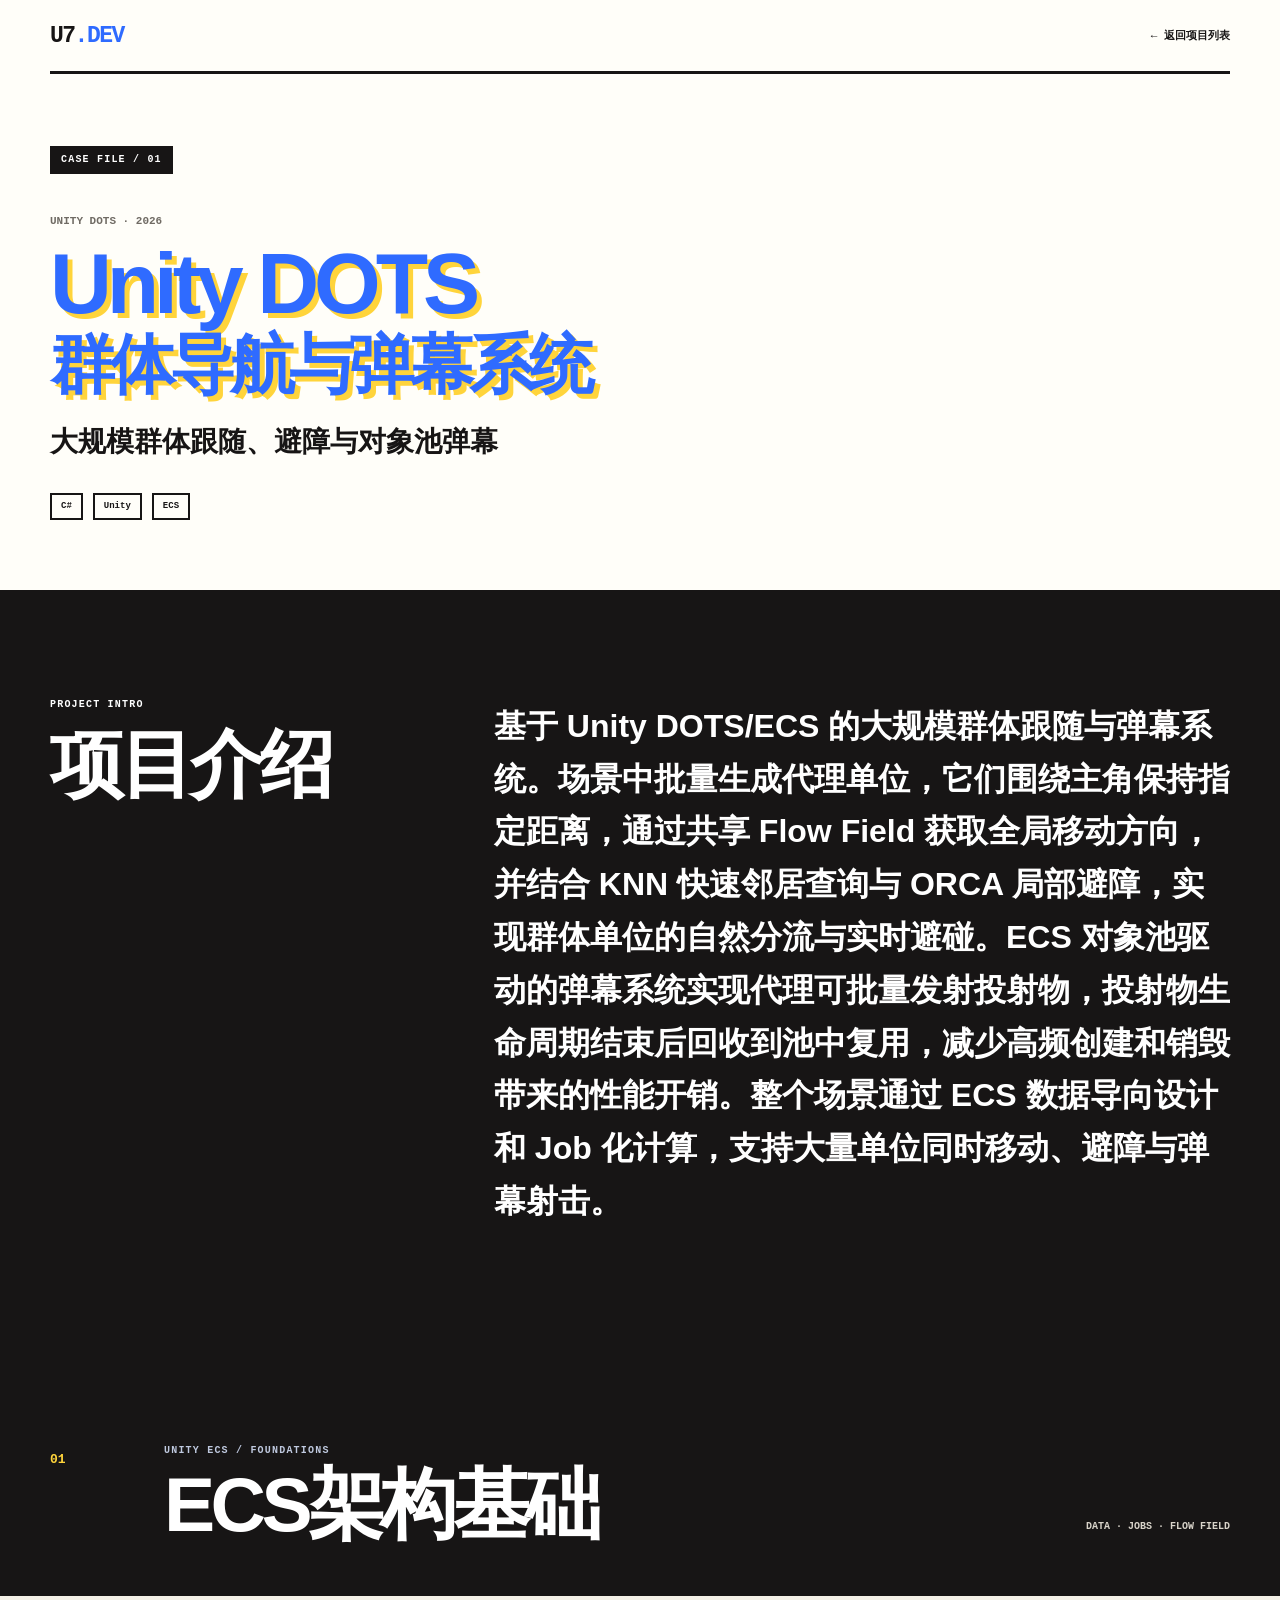
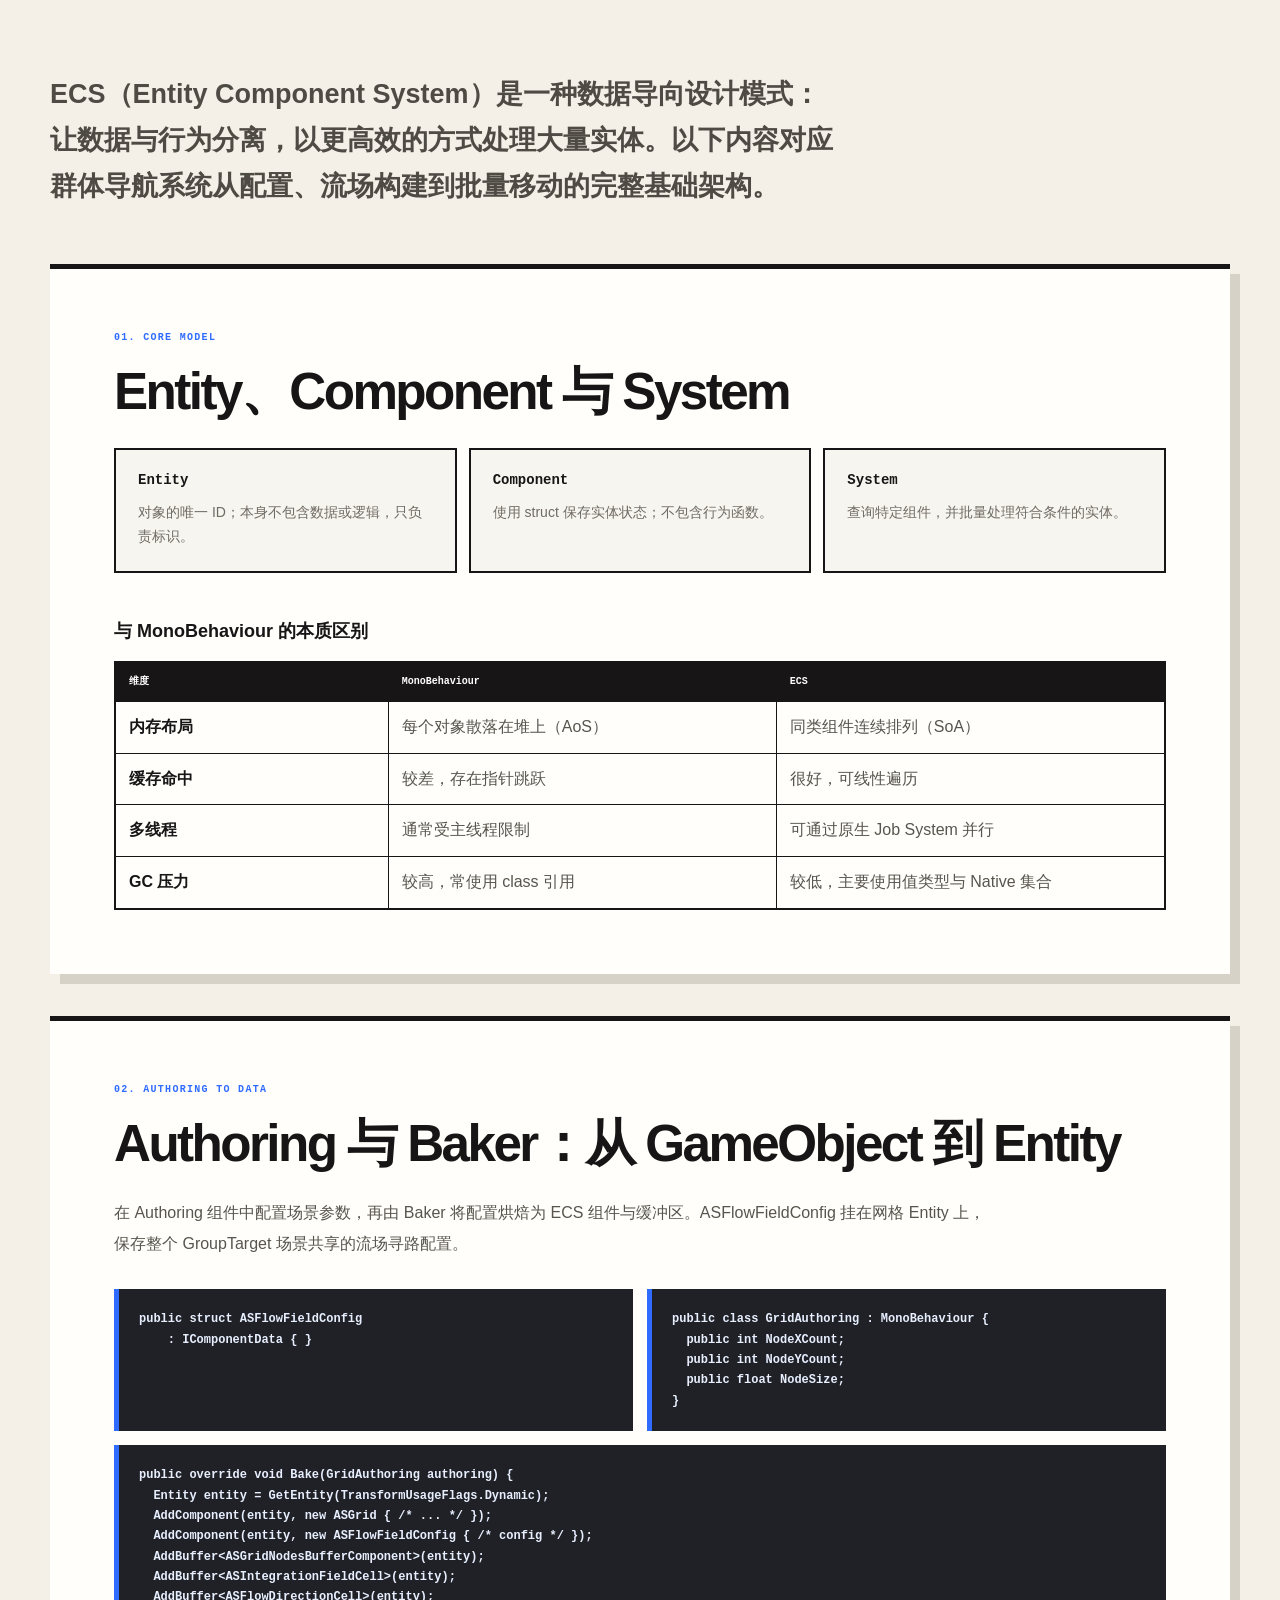
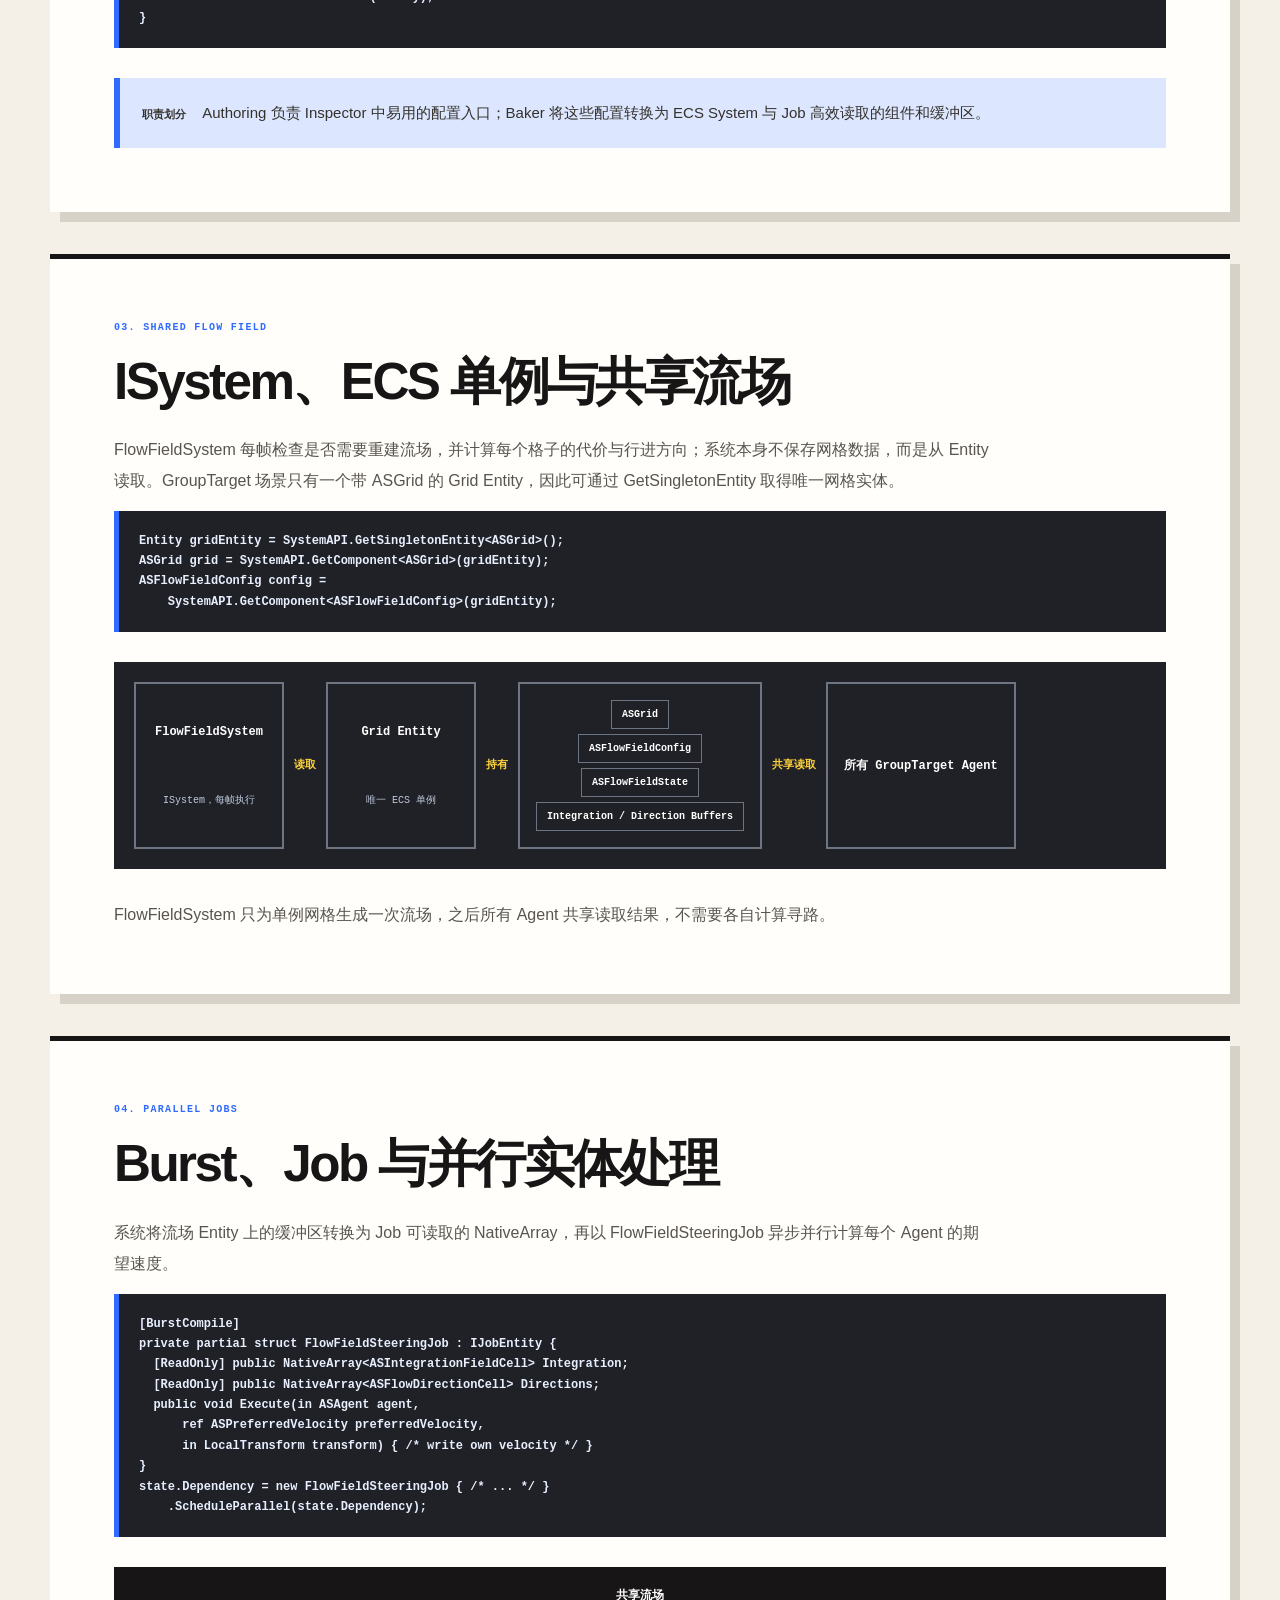
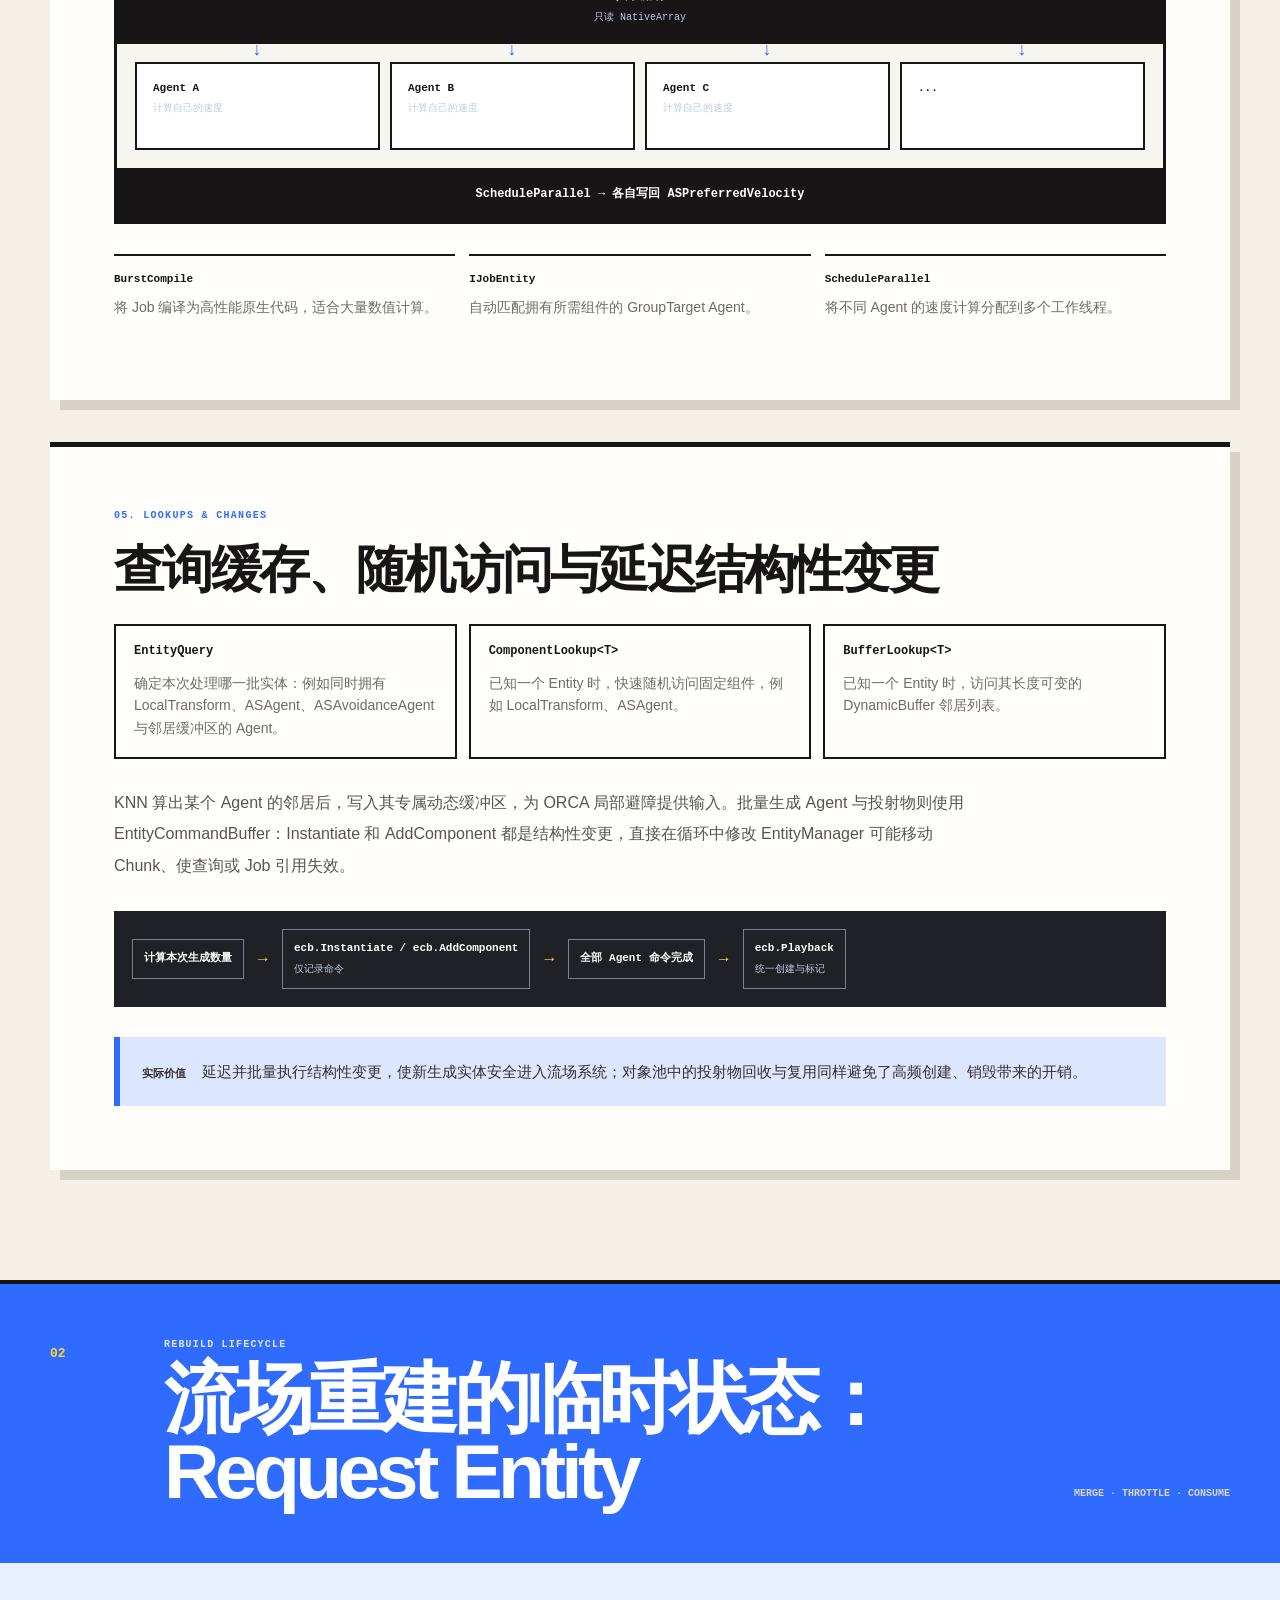
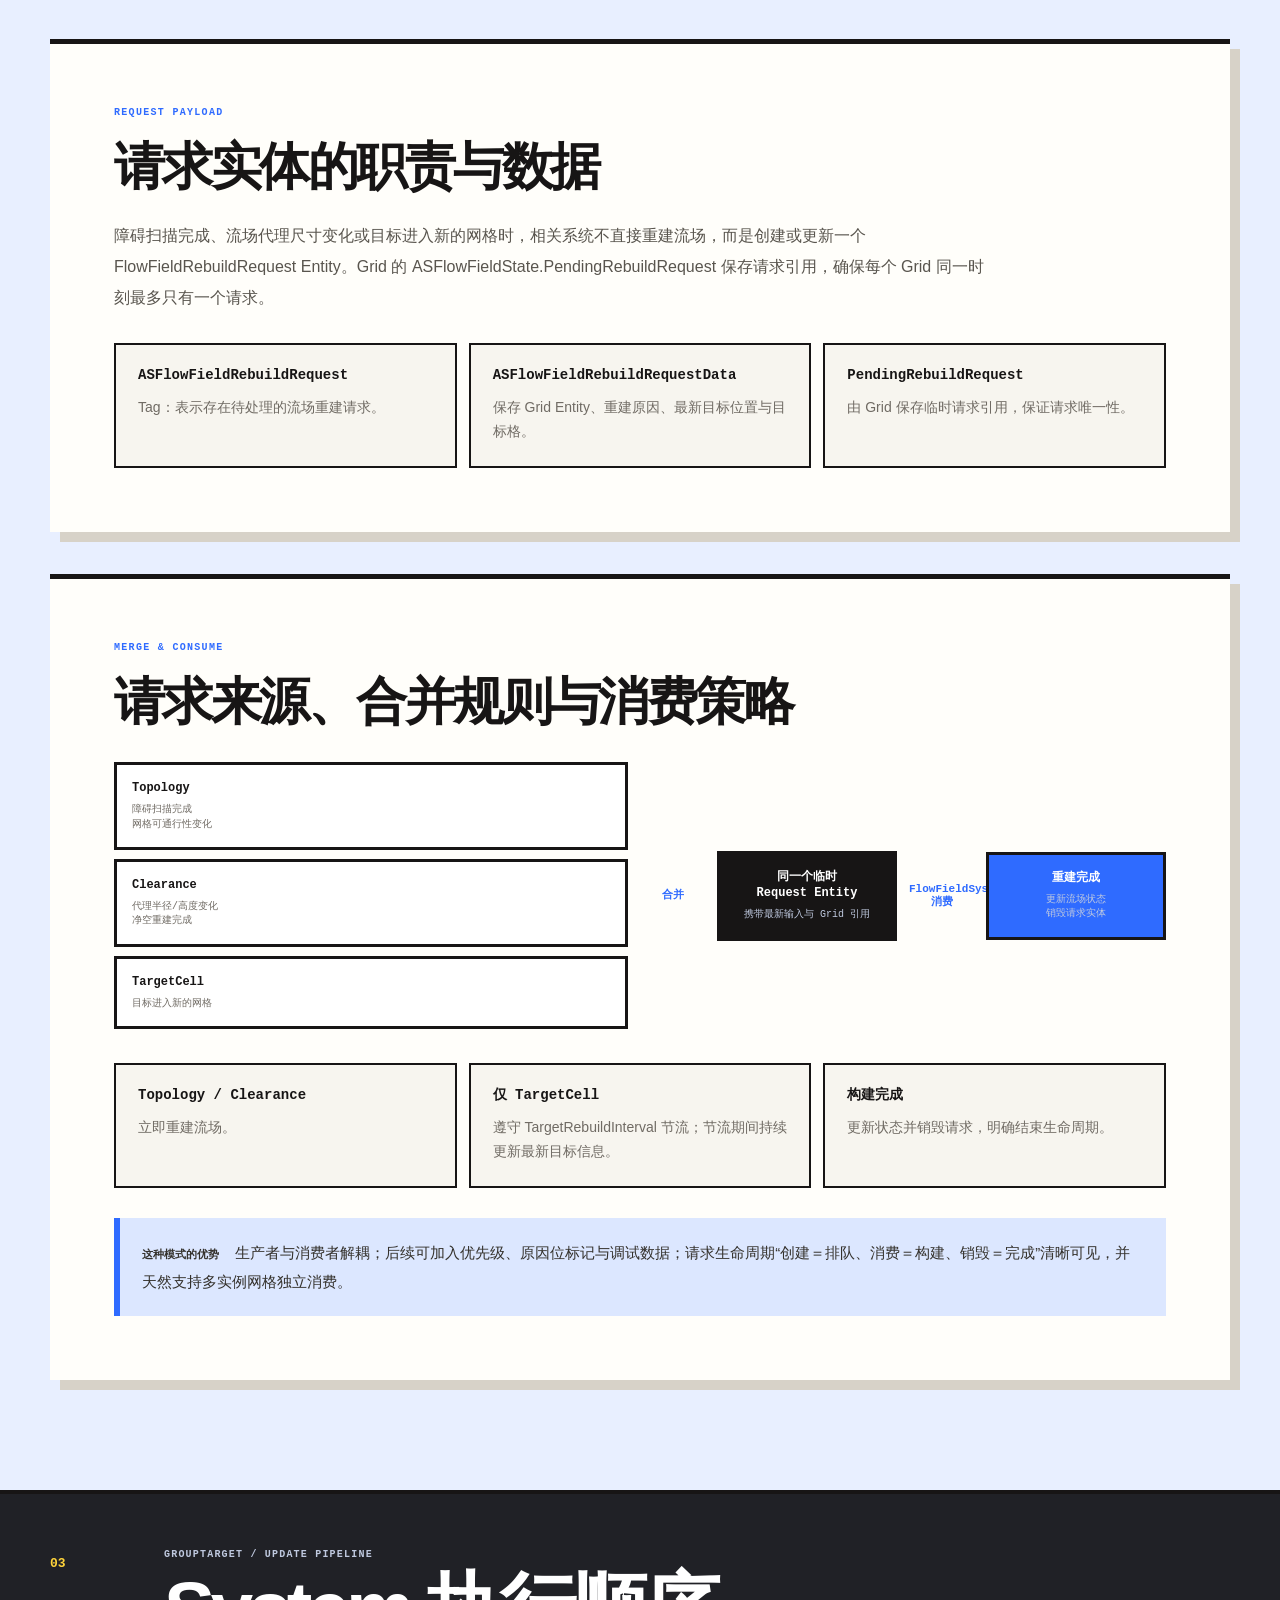
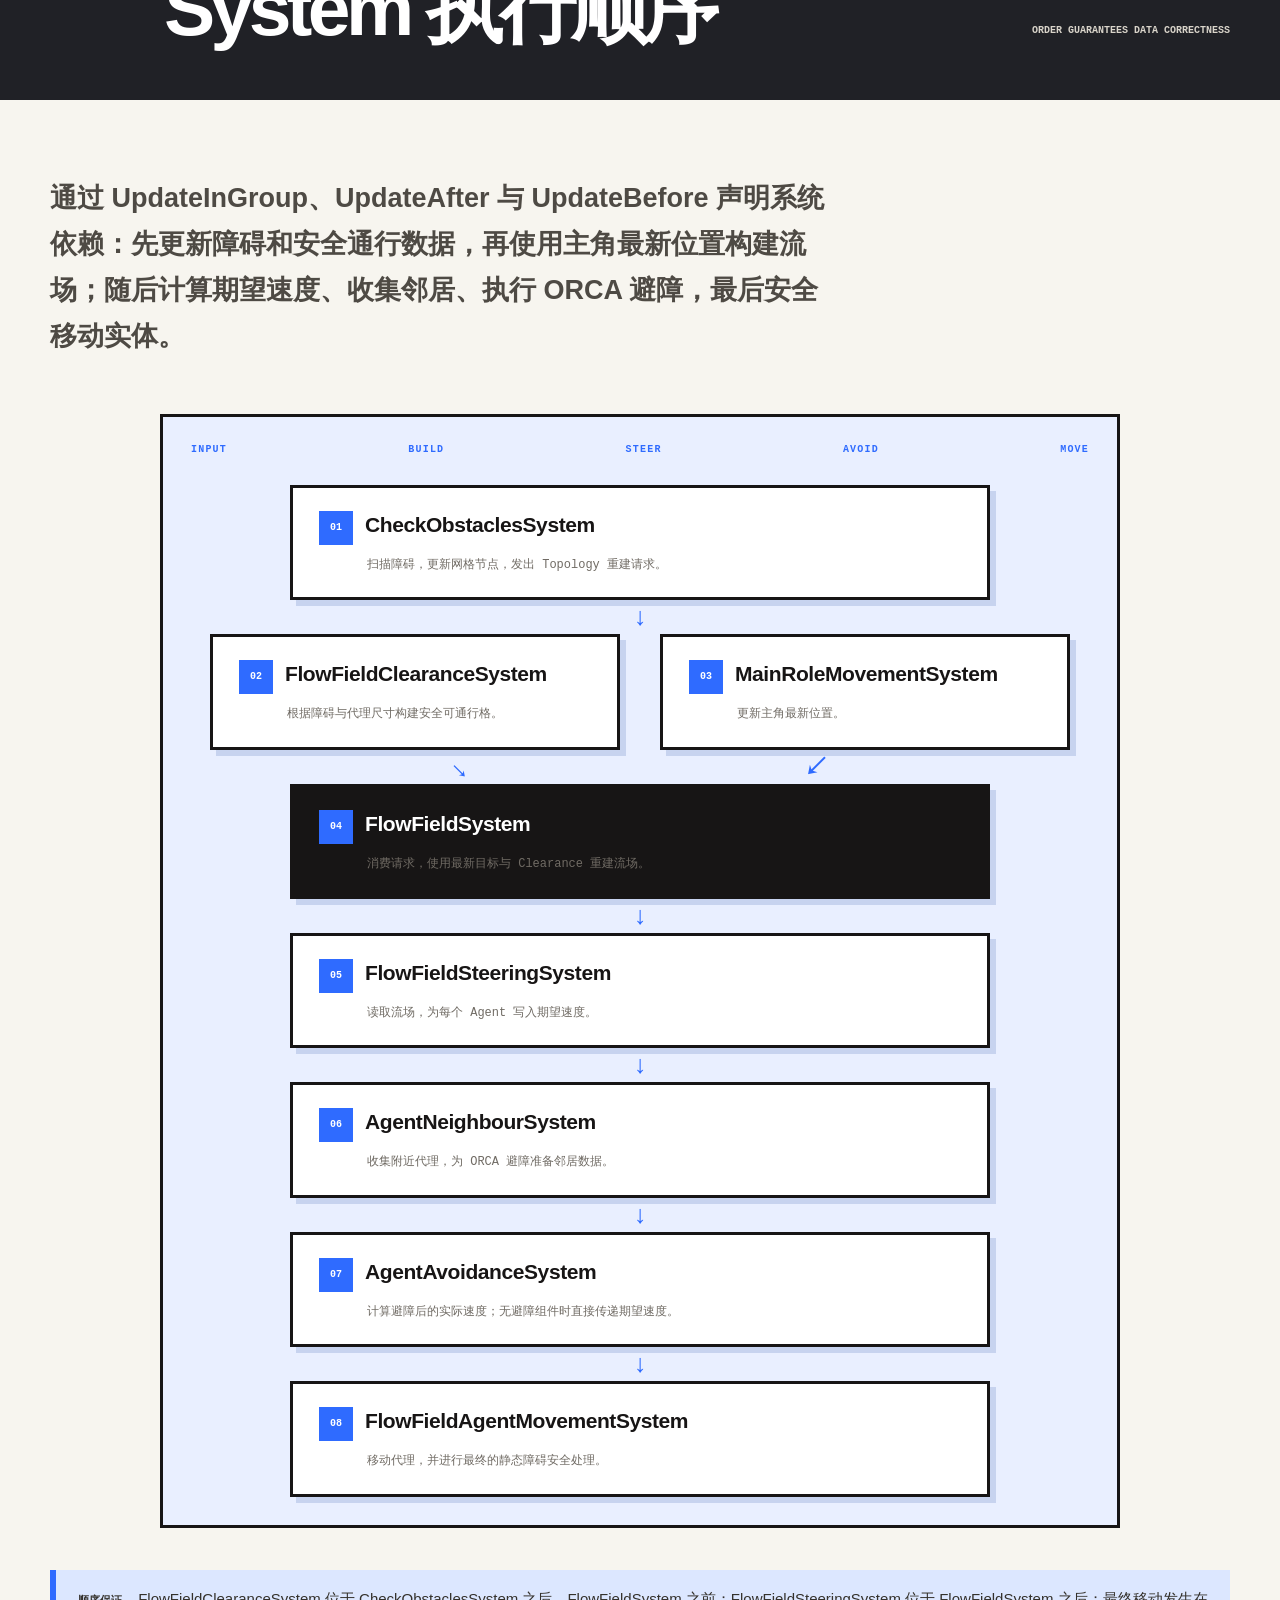
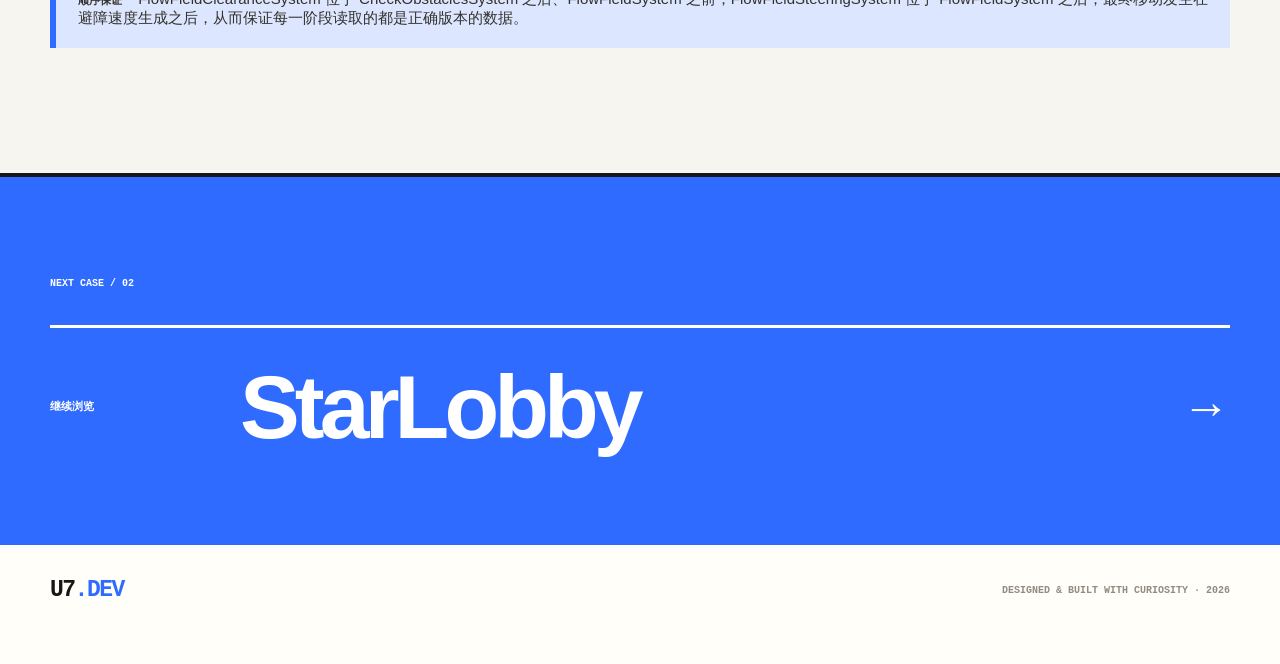
==== commit 32d4aed9: "Refine DOTS notes flow layout" ====
--- a/projects/echo-blade/index.html
+++ b/projects/echo-blade/index.html
@@ -74,7 +74,7 @@
     <header class="notes-section-head notes-head-ink"><span>03</span><div><p>GROUPTARGET / UPDATE PIPELINE</p><h2 id="system-order">System 执行顺序</h2></div><b>ORDER GUARANTEES DATA CORRECTNESS</b></header>
     <div class="notes-shell">
       <p class="notes-intro">通过 UpdateInGroup、UpdateAfter 与 UpdateBefore 声明系统依赖：先更新障碍和安全通行数据，再使用主角最新位置构建流场；随后计算期望速度、收集邻居、执行 ORCA 避障，最后安全移动实体。</p>
-      <div class="system-flow" aria-label="GroupTarget System 执行顺序流程图"><div class="system-row"><span><b>01</b>CheckObstaclesSystem<small>扫描障碍，更新网格，发出 Topology 请求</small></span></div><div class="system-row split"><span><b>02</b>FlowFieldClearanceSystem<small>构建安全可通行格</small></span><span><b>03</b>MainRoleMovementSystem<small>更新主角位置</small></span></div><div class="system-row"><span class="is-primary"><b>04</b>FlowFieldSystem<small>消费请求，以最新目标与 Clearance 构建流场</small></span></div><div class="system-row"><span><b>05</b>FlowFieldSteeringSystem<small>根据流场方向写入期望速度</small></span></div><div class="system-row"><span><b>06</b>AgentNeighbourSystem<small>收集附近代理，为 ORCA 准备邻居数据</small></span></div><div class="system-row"><span><b>07</b>AgentAvoidanceSystem / PreferredVelocityPassthroughSystem<small>计算避障后的实际速度；无避障组件时直接使用期望速度</small></span></div><div class="system-row"><span><b>08</b>FlowFieldAgentMovementSystem<small>移动代理，并在普通 AgentMovementSystem 前进行最终静态障碍安全处理</small></span></div></div>
+      <div class="system-flow" aria-label="GroupTarget System 执行顺序流程图"><div class="flow-phase"><span>INPUT</span><span>BUILD</span><span>STEER</span><span>AVOID</span><span>MOVE</span></div><div class="system-row"><span><b>01</b><strong>CheckObstaclesSystem</strong><small>扫描障碍，更新网格节点，发出 Topology 重建请求。</small></span></div><div class="system-row split"><span><b>02</b><strong>FlowFieldClearanceSystem</strong><small>根据障碍与代理尺寸构建安全可通行格。</small></span><span><b>03</b><strong>MainRoleMovementSystem</strong><small>更新主角最新位置。</small></span></div><div class="system-row"><span class="is-primary"><b>04</b><strong>FlowFieldSystem</strong><small>消费请求，使用最新目标与 Clearance 重建流场。</small></span></div><div class="system-row"><span><b>05</b><strong>FlowFieldSteeringSystem</strong><small>读取流场，为每个 Agent 写入期望速度。</small></span></div><div class="system-row"><span><b>06</b><strong>AgentNeighbourSystem</strong><small>收集附近代理，为 ORCA 避障准备邻居数据。</small></span></div><div class="system-row"><span><b>07</b><strong>AgentAvoidanceSystem</strong><small>计算避障后的实际速度；无避障组件时直接传递期望速度。</small></span></div><div class="system-row"><span><b>08</b><strong>FlowFieldAgentMovementSystem</strong><small>移动代理，并进行最终的静态障碍安全处理。</small></span></div></div>
       <p class="note-callout"><b>顺序保证</b> FlowFieldClearanceSystem 位于 CheckObstaclesSystem 之后、FlowFieldSystem 之前；FlowFieldSteeringSystem 位于 FlowFieldSystem 之后；最终移动发生在避障速度生成之后，从而保证每一阶段读取的都是正确版本的数据。</p>
     </div>
   </section>
--- a/assets/styles.css
+++ b/assets/styles.css
@@ -194,10 +194,6 @@
 .knowledge-grid h3 { margin: 0 0 16px; font-size: 23px; }
 .knowledge-grid p { margin: 0; color: var(--muted); line-height: 1.8; }
 .dots-knowledge { background: #f4f0e7; }
-.docs-layout { display: grid; grid-template-columns: 220px minmax(0, 1fr); gap: 7vw; align-items: start; }
-.docs-aside { position: sticky; top: 24px; padding: 24px; border: 3px solid var(--ink); background: var(--ink); color: white; }
-.docs-aside p { margin: 0 0 22px; color: var(--yellow); font: 900 10px/1 var(--font-mono), monospace; letter-spacing: .12em; }
-.docs-aside ol { margin: 0; padding-left: 20px; display: grid; gap: 12px; font: 700 12px/1.4 var(--font-mono), monospace; }
 .docs-content { display: grid; gap: 24px; }
 .knowledge-chapter { padding: clamp(26px, 4vw, 48px); border: 3px solid var(--ink); background: white; box-shadow: 7px 7px 0 #d8d3c9; }
 .chapter-index { margin: 0 0 24px; color: var(--blue); font: 900 10px/1 var(--font-mono), monospace; letter-spacing: .12em; }
@@ -242,9 +238,9 @@
 .notes-head-blue p { color: #dce7ff; }
 .notes-section-head h2 { margin: 0; font: 900 clamp(43px, 6vw, 78px)/.94 Arial, sans-serif; letter-spacing: -.06em; }
 .notes-section-head > b { max-width: 210px; padding-bottom: 6px; color: #d9d4ca; font: 800 10px/1.5 var(--font-mono), monospace; text-align: right; }
-.notes-shell { width: min(100% - 48px, 1060px); margin: 0 auto; padding-top: 70px; }
+.notes-shell { width: min(100% - 48px, 1180px); margin: 0 auto; padding-top: 76px; }
 .notes-intro { max-width: 790px; margin: 0 0 54px; color: #4e4a44; font-size: clamp(19px, 2.2vw, 27px); line-height: 1.7; font-weight: 700; }
-.note-block { margin-top: 34px; padding: clamp(28px, 5vw, 58px); background: #fffefa; border-top: 5px solid var(--ink); box-shadow: 8px 8px 0 #d7d2c8; }
+.note-block { margin-top: 42px; padding: clamp(36px, 5vw, 72px); background: #fffefa; border-top: 5px solid var(--ink); box-shadow: 10px 10px 0 #d7d2c8; }
 .note-block:first-child { margin-top: 0; }
 .note-label { margin-bottom: 22px; color: var(--blue); font: 900 10px/1 var(--font-mono), monospace; letter-spacing: .13em; }
 .note-block h3 { margin: 0 0 26px; font: 900 clamp(30px, 4vw, 52px)/1.05 Arial, sans-serif; letter-spacing: -.05em; }
@@ -286,16 +282,19 @@
 .request-node { background: var(--ink); color: white; text-align: center; }
 .request-result { background: var(--blue); color: white; text-align: center; }
 .request-flow > i { color: var(--blue); font: 900 11px/1.2 var(--font-mono), monospace; text-align: center; font-style: normal; }
-.system-flow { display: grid; gap: 0; max-width: 850px; margin: 34px auto; }
-.system-row { position: relative; display: flex; justify-content: center; padding: 0 0 26px; }
-.system-row::after { content: "↓"; position: absolute; bottom: 3px; color: var(--blue); font: 900 22px/1 Arial, sans-serif; }
+.system-flow { display: grid; gap: 0; max-width: 960px; margin: 42px auto; padding: 28px; border: 3px solid var(--ink); background: #e9efff; }
+.flow-phase { display: flex; justify-content: space-between; gap: 12px; margin-bottom: 30px; color: var(--blue); font: 900 10px/1 var(--font-mono), monospace; letter-spacing: .12em; }
+.system-row { position: relative; display: flex; justify-content: center; padding: 0 0 34px; }
+.system-row::after { content: "↓"; position: absolute; bottom: 5px; color: var(--blue); font: 900 25px/1 Arial, sans-serif; }
 .system-row:last-child { padding-bottom: 0; }
 .system-row:last-child::after { content: none; }
-.system-row > span { width: min(100%, 620px); padding: 17px 22px; border: 3px solid var(--ink); background: white; box-shadow: 5px 5px 0 #d7d2c8; font: 900 12px/1.4 var(--font-mono), monospace; }
-.system-row > span b { display: inline-grid; place-items: center; width: 29px; height: 29px; margin-right: 10px; background: var(--blue); color: white; font-size: 10px; }
+.system-row > span { width: min(100%, 700px); padding: 23px 26px; border: 3px solid var(--ink); background: white; box-shadow: 6px 6px 0 #c7d3ef; }
+.system-row > span b { display: inline-grid; place-items: center; width: 34px; height: 34px; margin-right: 12px; background: var(--blue); color: white; font: 900 10px/1 var(--font-mono), monospace; vertical-align: middle; }
+.system-row > span strong { font: 900 clamp(16px, 2vw, 21px)/1.25 Arial, sans-serif; letter-spacing: -.02em; }
+.system-row > span small { margin: 12px 0 0 48px; color: var(--muted); font-size: 12px; }
 .system-row > span.is-primary { background: var(--ink); color: white; }
 .system-row.split { gap: 40px; }
-.system-row.split > span { width: min(48%, 360px); }
+.system-row.split > span { width: min(48%, 410px); }
 .system-row.split::before { content: "↘"; position: absolute; left: 29%; bottom: 1px; color: var(--blue); font-weight: 900; }
 .system-row.split::after { content: "↙"; right: 29%; left: auto; }
 .detail-section-head { display: grid; grid-template-columns: 1fr 1fr; align-items: end; margin-bottom: 56px; }
@@ -331,8 +330,6 @@
   .about-grid { gap: 45px; }
   .project-tile { grid-template-columns: 45px 190px 1fr 45px; }
   .project-title-row { grid-template-columns: 1fr 260px; }
-  .docs-layout { grid-template-columns: 1fr; gap: 32px; }
-  .docs-aside { position: static; }
   .notes-section-head { grid-template-columns: 55px 1fr; }
   .notes-section-head > b { display: none; }
   .request-flow { grid-template-columns: 1fr; }
@@ -368,8 +365,8 @@
   .dots-notes { padding-bottom: 76px; }
   .notes-section-head { gap: 15px; padding: 42px 15px; }
   .notes-section-head h2 { font-size: clamp(38px, 12vw, 58px); }
-  .notes-shell { width: min(100% - 30px, 1060px); padding-top: 46px; }
-  .note-block { margin-top: 24px; padding: 27px 19px; box-shadow: 5px 5px 0 #d7d2c8; }
+  .notes-shell { width: min(100% - 30px, 1180px); padding-top: 46px; }
+  .note-block { margin-top: 28px; padding: 32px 21px; box-shadow: 5px 5px 0 #d7d2c8; }
   .code-pair { grid-template-columns: 1fr; }
   .singleton-flow, .ecb-flow { flex-direction: column; align-items: stretch; }
   .singleton-flow > div { min-width: 0; }
@@ -379,6 +376,11 @@
   .system-row.split { flex-direction: column; align-items: center; gap: 18px; padding-bottom: 45px; }
   .system-row.split > span { width: 100%; }
   .system-row.split::before, .system-row.split::after { display: none; }
+  .system-flow { padding: 16px; }
+  .flow-phase { display: none; }
+  .system-row > span { padding: 18px; }
+  .system-row > span strong { font-size: 16px; }
+  .system-row > span small { margin-left: 0; }
   .metric-strip { grid-template-columns: 1fr; }
   .metric-strip div { min-height: 135px; border-right: 0; border-bottom: 3px solid var(--ink); }
   .metric-strip div:last-child { border-bottom: 0; }
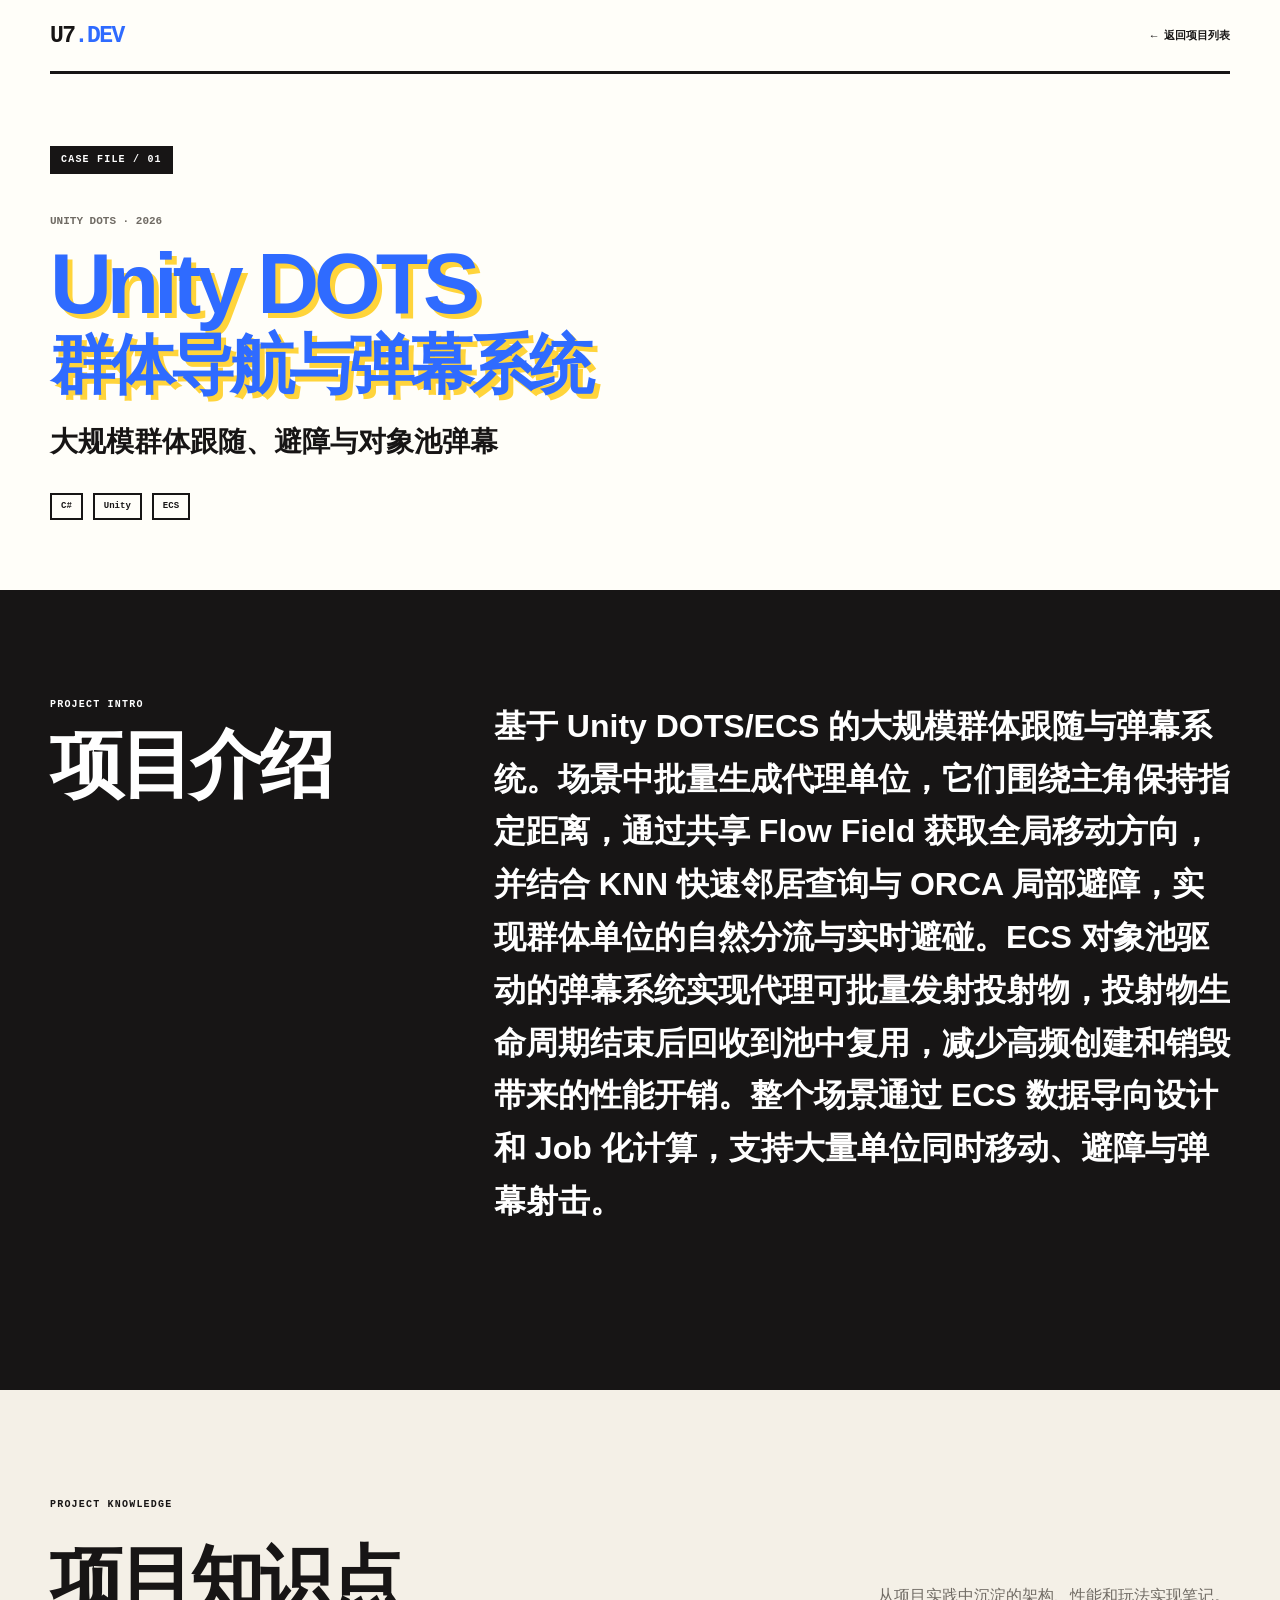
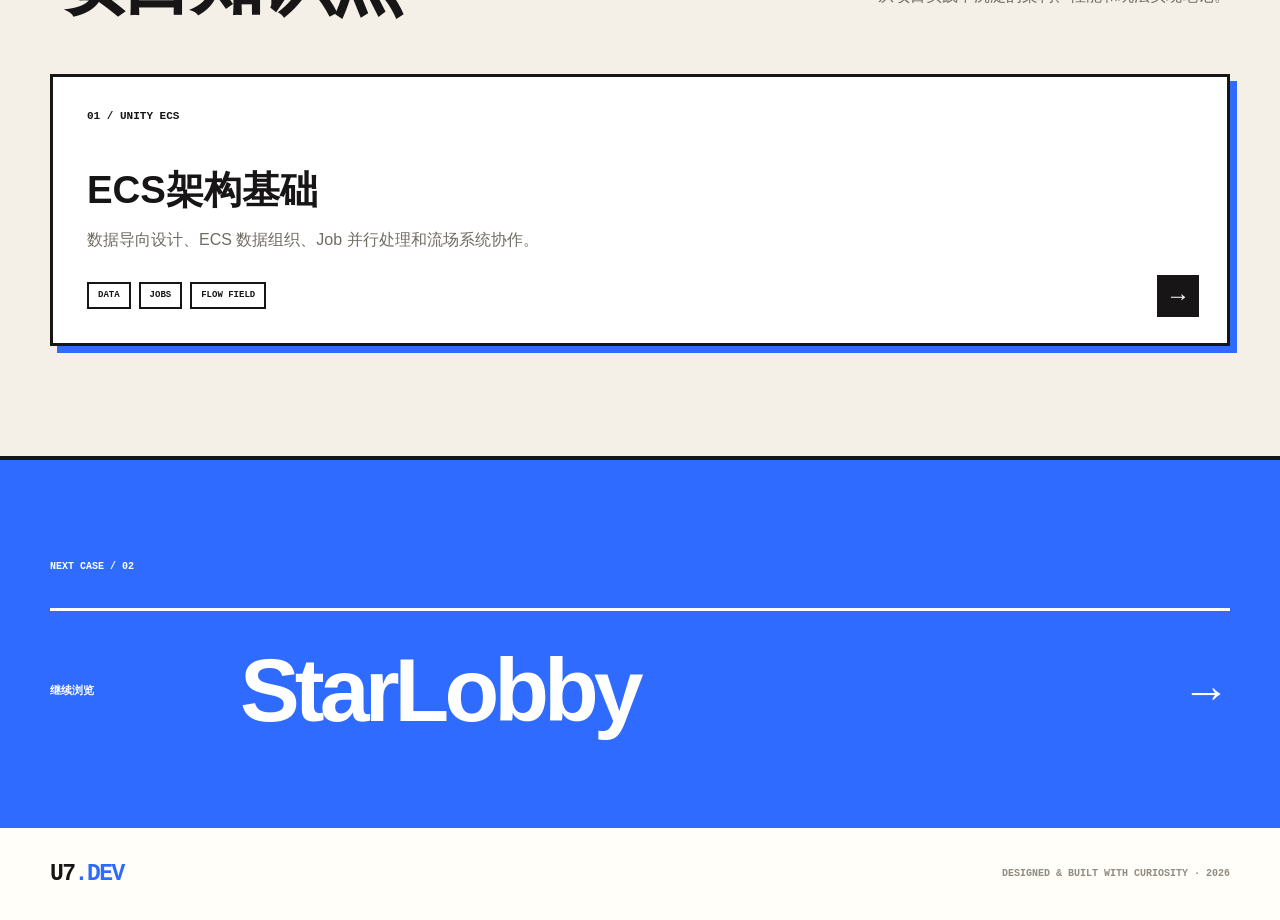
==== commit 700dbf43: "Add ECS knowledge detail page" ====
--- a/projects/echo-blade/index.html
+++ b/projects/echo-blade/index.html
@@ -26,56 +26,20 @@
     <div class="summary-copy"><p class="lead">基于 Unity DOTS/ECS 的大规模群体跟随与弹幕系统。场景中批量生成代理单位，它们围绕主角保持指定距离，通过共享 Flow Field 获取全局移动方向，并结合 KNN 快速邻居查询与 ORCA 局部避障，实现群体单位的自然分流与实时避碰。ECS 对象池驱动的弹幕系统实现代理可批量发射投射物，投射物生命周期结束后回收到池中复用，减少高频创建和销毁带来的性能开销。整个场景通过 ECS 数据导向设计和 Job 化计算，支持大量单位同时移动、避障与弹幕射击。</p></div>
   </section>
 
-  <section class="project-knowledge dots-notes" aria-labelledby="ecs-basics">
-    <header class="notes-section-head notes-head-dark"><span>01</span><div><p>UNITY ECS / FOUNDATIONS</p><h2 id="ecs-basics">ECS架构基础</h2></div><b>DATA · JOBS · FLOW FIELD</b></header>
-    <div class="notes-shell">
-      <p class="notes-intro">ECS（Entity Component System）是一种数据导向设计模式：让数据与行为分离，以更高效的方式处理大量实体。以下内容对应群体导航系统从配置、流场构建到批量移动的完整基础架构。</p>
-      <article class="note-block"><div class="note-label">01. CORE MODEL</div><h3>Entity、Component 与 System</h3><div class="role-grid"><div><b>Entity</b><span>对象的唯一 ID；本身不包含数据或逻辑，只负责标识。</span></div><div><b>Component</b><span>使用 struct 保存实体状态；不包含行为函数。</span></div><div><b>System</b><span>查询特定组件，并批量处理符合条件的实体。</span></div></div><h4>与 MonoBehaviour 的本质区别</h4><div class="compare-table notes-table"><div class="compare-row compare-head"><span>维度</span><span>MonoBehaviour</span><span>ECS</span></div><div class="compare-row"><span>内存布局</span><span>每个对象散落在堆上（AoS）</span><span>同类组件连续排列（SoA）</span></div><div class="compare-row"><span>缓存命中</span><span>较差，存在指针跳跃</span><span>很好，可线性遍历</span></div><div class="compare-row"><span>多线程</span><span>通常受主线程限制</span><span>可通过原生 Job System 并行</span></div><div class="compare-row"><span>GC 压力</span><span>较高，常使用 class 引用</span><span>较低，主要使用值类型与 Native 集合</span></div></div></article>
-      <article class="note-block"><div class="note-label">02. AUTHORING TO DATA</div><h3>Authoring 与 Baker：从 GameObject 到 Entity</h3><p>在 Authoring 组件中配置场景参数，再由 Baker 将配置烘焙为 ECS 组件与缓冲区。ASFlowFieldConfig 挂在网格 Entity 上，保存整个 GroupTarget 场景共享的流场寻路配置。</p><div class="code-pair"><pre><code>public struct ASFlowFieldConfig
-    : IComponentData { }</code></pre><pre><code>public class GridAuthoring : MonoBehaviour {
-  public int NodeXCount;
-  public int NodeYCount;
-  public float NodeSize;
-}</code></pre></div><pre class="code-wide"><code>public override void Bake(GridAuthoring authoring) {
-  Entity entity = GetEntity(TransformUsageFlags.Dynamic);
-  AddComponent(entity, new ASGrid { /* ... */ });
-  AddComponent(entity, new ASFlowFieldConfig { /* config */ });
-  AddBuffer&lt;ASGridNodesBufferComponent&gt;(entity);
-  AddBuffer&lt;ASIntegrationFieldCell&gt;(entity);
-  AddBuffer&lt;ASFlowDirectionCell&gt;(entity);
-}</code></pre><p class="note-callout"><b>职责划分</b> Authoring 负责 Inspector 中易用的配置入口；Baker 将这些配置转换为 ECS System 与 Job 高效读取的组件和缓冲区。</p></article>
-      <article class="note-block"><div class="note-label">03. SHARED FLOW FIELD</div><h3>ISystem、ECS 单例与共享流场</h3><p>FlowFieldSystem 每帧检查是否需要重建流场，并计算每个格子的代价与行进方向；系统本身不保存网格数据，而是从 Entity 读取。GroupTarget 场景只有一个带 ASGrid 的 Grid Entity，因此可通过 GetSingletonEntity 取得唯一网格实体。</p><pre class="code-wide"><code>Entity gridEntity = SystemAPI.GetSingletonEntity&lt;ASGrid&gt;();
-ASGrid grid = SystemAPI.GetComponent&lt;ASGrid&gt;(gridEntity);
-ASFlowFieldConfig config =
-    SystemAPI.GetComponent&lt;ASFlowFieldConfig&gt;(gridEntity);</code></pre><div class="singleton-flow" aria-label="FlowFieldSystem 与 Grid Entity 的关系流程图"><div>FlowFieldSystem<br><small>ISystem，每帧执行</small></div><i>读取</i><div>Grid Entity<br><small>唯一 ECS 单例</small></div><i>持有</i><div class="flow-stack"><span>ASGrid</span><span>ASFlowFieldConfig</span><span>ASFlowFieldState</span><span>Integration / Direction Buffers</span></div><i>共享读取</i><div>所有 GroupTarget Agent</div></div><p>FlowFieldSystem 只为单例网格生成一次流场，之后所有 Agent 共享读取结果，不需要各自计算寻路。</p></article>
-      <article class="note-block"><div class="note-label">04. PARALLEL JOBS</div><h3>Burst、Job 与并行实体处理</h3><p>系统将流场 Entity 上的缓冲区转换为 Job 可读取的 NativeArray，再以 FlowFieldSteeringJob 异步并行计算每个 Agent 的期望速度。</p><pre class="code-wide"><code>[BurstCompile]
-private partial struct FlowFieldSteeringJob : IJobEntity {
-  [ReadOnly] public NativeArray&lt;ASIntegrationFieldCell&gt; Integration;
-  [ReadOnly] public NativeArray&lt;ASFlowDirectionCell&gt; Directions;
-  public void Execute(in ASAgent agent,
-      ref ASPreferredVelocity preferredVelocity,
-      in LocalTransform transform) { /* write own velocity */ }
-}
-state.Dependency = new FlowFieldSteeringJob { /* ... */ }
-    .ScheduleParallel(state.Dependency);</code></pre><div class="parallel-flow" aria-label="共享流场并行处理流程图"><div class="parallel-source">共享流场<br><small>只读 NativeArray</small></div><div class="parallel-branches"><span>Agent A<br><small>计算自己的速度</small></span><span>Agent B<br><small>计算自己的速度</small></span><span>Agent C<br><small>计算自己的速度</small></span><span>...</span></div><div class="parallel-result">ScheduleParallel → 各自写回 ASPreferredVelocity</div></div><div class="mini-definition"><span><b>BurstCompile</b> 将 Job 编译为高性能原生代码，适合大量数值计算。</span><span><b>IJobEntity</b> 自动匹配拥有所需组件的 GroupTarget Agent。</span><span><b>ScheduleParallel</b> 将不同 Agent 的速度计算分配到多个工作线程。</span></div></article>
-      <article class="note-block"><div class="note-label">05. LOOKUPS &amp; CHANGES</div><h3>查询缓存、随机访问与延迟结构性变更</h3><div class="access-grid notes-access"><div><b>EntityQuery</b><span>确定本次处理哪一批实体：例如同时拥有 LocalTransform、ASAgent、ASAvoidanceAgent 与邻居缓冲区的 Agent。</span></div><div><b>ComponentLookup&lt;T&gt;</b><span>已知一个 Entity 时，快速随机访问固定组件，例如 LocalTransform、ASAgent。</span></div><div><b>BufferLookup&lt;T&gt;</b><span>已知一个 Entity 时，访问其长度可变的 DynamicBuffer 邻居列表。</span></div></div><p>KNN 算出某个 Agent 的邻居后，写入其专属动态缓冲区，为 ORCA 局部避障提供输入。批量生成 Agent 与投射物则使用 EntityCommandBuffer：Instantiate 和 AddComponent 都是结构性变更，直接在循环中修改 EntityManager 可能移动 Chunk、使查询或 Job 引用失效。</p><div class="ecb-flow"><span>计算本次生成数量</span><b>→</b><span>ecb.Instantiate / ecb.AddComponent<br><small>仅记录命令</small></span><b>→</b><span>全部 Agent 命令完成</span><b>→</b><span>ecb.Playback<br><small>统一创建与标记</small></span></div><p class="note-callout"><b>实际价值</b> 延迟并批量执行结构性变更，使新生成实体安全进入流场系统；对象池中的投射物回收与复用同样避免了高频创建、销毁带来的开销。</p></article>
-    </div>
-  </section>
-
-  <section class="project-knowledge dots-notes notes-request" aria-labelledby="request-entity">
-    <header class="notes-section-head notes-head-blue"><span>02</span><div><p>REBUILD LIFECYCLE</p><h2 id="request-entity">流场重建的临时状态：<br>Request Entity</h2></div><b>MERGE · THROTTLE · CONSUME</b></header>
-    <div class="notes-shell">
-      <article class="note-block"><div class="note-label">REQUEST PAYLOAD</div><h3>请求实体的职责与数据</h3><p>障碍扫描完成、流场代理尺寸变化或目标进入新的网格时，相关系统不直接重建流场，而是创建或更新一个 FlowFieldRebuildRequest Entity。Grid 的 ASFlowFieldState.PendingRebuildRequest 保存请求引用，确保每个 Grid 同一时刻最多只有一个请求。</p><div class="payload-grid"><div><b>ASFlowFieldRebuildRequest</b><span>Tag：表示存在待处理的流场重建请求。</span></div><div><b>ASFlowFieldRebuildRequestData</b><span>保存 Grid Entity、重建原因、最新目标位置与目标格。</span></div><div><b>PendingRebuildRequest</b><span>由 Grid 保存临时请求引用，保证请求唯一性。</span></div></div></article>
-      <article class="note-block"><div class="note-label">MERGE &amp; CONSUME</div><h3>请求来源、合并规则与消费策略</h3><div class="request-flow" aria-label="流场重建 Request Entity 流程图"><div class="request-sources"><span><b>Topology</b><small>障碍扫描完成<br>网格可通行性变化</small></span><span><b>Clearance</b><small>代理半径/高度变化<br>净空重建完成</small></span><span><b>TargetCell</b><small>目标进入新的网格</small></span></div><i>合并</i><div class="request-node"><b>同一个临时<br>Request Entity</b><small>携带最新输入与 Grid 引用</small></div><i>FlowFieldSystem 消费</i><div class="request-result"><b>重建完成</b><small>更新流场状态<br>销毁请求实体</small></div></div><div class="consume-grid"><div><b>Topology / Clearance</b><span>立即重建流场。</span></div><div><b>仅 TargetCell</b><span>遵守 TargetRebuildInterval 节流；节流期间持续更新最新目标信息。</span></div><div><b>构建完成</b><span>更新状态并销毁请求，明确结束生命周期。</span></div></div><p class="note-callout"><b>这种模式的优势</b> 生产者与消费者解耦；后续可加入优先级、原因位标记与调试数据；请求生命周期“创建＝排队、消费＝构建、销毁＝完成”清晰可见，并天然支持多实例网格独立消费。</p></article>
-    </div>
-  </section>
-
-  <section class="project-knowledge dots-notes notes-order" aria-labelledby="system-order">
-    <header class="notes-section-head notes-head-ink"><span>03</span><div><p>GROUPTARGET / UPDATE PIPELINE</p><h2 id="system-order">System 执行顺序</h2></div><b>ORDER GUARANTEES DATA CORRECTNESS</b></header>
-    <div class="notes-shell">
-      <p class="notes-intro">通过 UpdateInGroup、UpdateAfter 与 UpdateBefore 声明系统依赖：先更新障碍和安全通行数据，再使用主角最新位置构建流场；随后计算期望速度、收集邻居、执行 ORCA 避障，最后安全移动实体。</p>
-      <div class="system-flow" aria-label="GroupTarget System 执行顺序流程图"><div class="flow-phase"><span>INPUT</span><span>BUILD</span><span>STEER</span><span>AVOID</span><span>MOVE</span></div><div class="system-row"><span><b>01</b><strong>CheckObstaclesSystem</strong><small>扫描障碍，更新网格节点，发出 Topology 重建请求。</small></span></div><div class="system-row split"><span><b>02</b><strong>FlowFieldClearanceSystem</strong><small>根据障碍与代理尺寸构建安全可通行格。</small></span><span><b>03</b><strong>MainRoleMovementSystem</strong><small>更新主角最新位置。</small></span></div><div class="system-row"><span class="is-primary"><b>04</b><strong>FlowFieldSystem</strong><small>消费请求，使用最新目标与 Clearance 重建流场。</small></span></div><div class="system-row"><span><b>05</b><strong>FlowFieldSteeringSystem</strong><small>读取流场，为每个 Agent 写入期望速度。</small></span></div><div class="system-row"><span><b>06</b><strong>AgentNeighbourSystem</strong><small>收集附近代理，为 ORCA 避障准备邻居数据。</small></span></div><div class="system-row"><span><b>07</b><strong>AgentAvoidanceSystem</strong><small>计算避障后的实际速度；无避障组件时直接传递期望速度。</small></span></div><div class="system-row"><span><b>08</b><strong>FlowFieldAgentMovementSystem</strong><small>移动代理，并进行最终的静态障碍安全处理。</small></span></div></div>
-      <p class="note-callout"><b>顺序保证</b> FlowFieldClearanceSystem 位于 CheckObstaclesSystem 之后、FlowFieldSystem 之前；FlowFieldSteeringSystem 位于 FlowFieldSystem 之后；最终移动发生在避障速度生成之后，从而保证每一阶段读取的都是正确版本的数据。</p>
+  <section class="project-knowledge knowledge-index" aria-labelledby="knowledge-title">
+    <header class="detail-section-head">
+      <p class="mini-label">PROJECT KNOWLEDGE</p>
+      <h2 id="knowledge-title">项目知识点</h2>
+      <p>从项目实践中沉淀的架构、性能和玩法实现笔记。</p>
+    </header>
+    <div class="knowledge-grid knowledge-link-grid">
+      <a class="knowledge-link-card" href="./ecs-basics/" aria-label="阅读知识点：ECS架构基础">
+        <span>01 / UNITY ECS</span>
+        <h3>ECS架构基础</h3>
+        <p>数据导向设计、ECS 数据组织、Job 并行处理和流场系统协作。</p>
+        <div class="knowledge-card-tags"><b>DATA</b><b>JOBS</b><b>FLOW FIELD</b></div>
+        <i aria-hidden="true">→</i>
+      </a>
     </div>
   </section>
   <section class="next-project"><p>NEXT CASE / 02</p><a href="../star-lobby/"><span>继续浏览</span><strong>StarLobby</strong><b>→</b></a></section>
--- a/assets/styles.css
+++ b/assets/styles.css
@@ -166,6 +166,12 @@
 .project-title-row h2 { margin: 0; font-size: clamp(21px, 2.7vw, 36px); }
 .detail-pixel-art { height: 244px; }
 .dots-hero { padding-bottom: 70px; }
+.knowledge-detail-hero { padding-bottom: 64px; }
+.knowledge-detail-hero .project-title-row { display: block; max-width: 820px; margin: 42px 0 32px; }
+.knowledge-detail-hero .project-title-row h1 { max-width: 820px; font-size: clamp(58px, 8vw, 110px); line-height: .92; }
+.knowledge-detail-hero .project-title-row h1 span { display: block; }
+.knowledge-detail-hero .project-title-row h1 span + span { margin-top: 8px; font-size: .78em; }
+.knowledge-detail-hero .project-title-row h2 { max-width: 700px; margin-top: 26px; }
 .dots-hero .project-title-row { display: block; max-width: 980px; margin: 42px 0 32px; }
 .dots-hero .project-title-row h1 { max-width: 980px; font-size: clamp(52px, 6.7vw, 94px); line-height: .96; letter-spacing: -.06em; }
 .dots-hero .project-title-row h1 span { display: block; }
@@ -193,6 +199,25 @@
 .knowledge-grid article > span { display: block; margin-bottom: 42px; color: var(--ink); font: 900 11px/1 var(--font-mono), monospace; }
 .knowledge-grid h3 { margin: 0 0 16px; font-size: 23px; }
 .knowledge-grid p { margin: 0; color: var(--muted); line-height: 1.8; }
+.knowledge-link-grid { grid-template-columns: repeat(auto-fit, minmax(260px, 1fr)); }
+.knowledge-link-card {
+  position: relative;
+  display: block;
+  min-height: 270px;
+  padding: 34px;
+  border: 3px solid var(--ink);
+  background: white;
+  box-shadow: 7px 7px 0 var(--blue);
+  transition: transform .18s, box-shadow .18s, background-color .18s;
+}
+.knowledge-link-card > span { display: block; margin-bottom: 48px; font: 900 11px/1 var(--font-mono), monospace; }
+.knowledge-link-card h3 { max-width: calc(100% - 52px); margin-bottom: 16px; font: 900 clamp(28px, 3vw, 42px)/1.05 Arial, sans-serif; letter-spacing: 0; }
+.knowledge-link-card p { max-width: 620px; padding-right: 28px; }
+.knowledge-link-card:hover { transform: translate(-4px, -4px); background: #dce7ff; box-shadow: 11px 11px 0 var(--ink); }
+.knowledge-link-card:focus-visible { outline: 4px solid var(--yellow); outline-offset: 5px; }
+.knowledge-link-card i { position: absolute; right: 28px; bottom: 26px; display: grid; width: 42px; height: 42px; place-items: center; background: var(--ink); color: white; font: 900 24px/1 Arial, sans-serif; font-style: normal; }
+.knowledge-card-tags { display: flex; flex-wrap: wrap; gap: 8px; margin-top: 27px; padding-right: 58px; }
+.knowledge-card-tags b { padding: 7px 9px; border: 2px solid var(--ink); font: 900 9px/1 var(--font-mono), monospace; }
 .dots-knowledge { background: #f4f0e7; }
 .docs-content { display: grid; gap: 24px; }
 .knowledge-chapter { padding: clamp(26px, 4vw, 48px); border: 3px solid var(--ink); background: white; box-shadow: 7px 7px 0 #d8d3c9; }
@@ -315,6 +340,8 @@
 .decision-list article p { max-width: 650px; margin: 0; color: var(--muted); line-height: 1.8; }
 .decision-list aside { padding: 12px; border-left: 4px solid var(--blue); background: white; font: 800 10px/1.6 var(--font-mono), monospace; }
 .next-project { padding: 92px max(24px, calc((100vw - 1180px) / 2)); background: var(--blue); color: white; }
+.knowledge-return { padding: 82px 24px; text-align: center; background: var(--blue); border-bottom: 4px solid var(--ink); }
+.knowledge-return .pixel-button { display: inline-block; color: var(--ink); }
 .project-theme-yellow .next-project { background: #e5a400; color: var(--ink); }
 .project-theme-coral .next-project { background: #e95e48; }
 .next-project > p { font: 900 10px/1 var(--font-mono), monospace; }
@@ -355,6 +382,10 @@
   .project-title-row h1 { font-size: 62px; }
   .dots-hero .project-title-row h1 { font-size: clamp(45px, 12vw, 68px); }
   .dots-hero .project-title-row h1 span + span { font-size: .72em; }
+  .knowledge-detail-hero .project-title-row h1 { font-size: clamp(46px, 13vw, 68px); }
+  .knowledge-link-card { min-height: 250px; padding: 28px 24px; }
+  .knowledge-link-card > span { margin-bottom: 42px; }
+  .knowledge-link-card h3 { max-width: calc(100% - 40px); }
   .compare-row { grid-template-columns: .7fr 1fr 1fr; }
   .compare-row span { padding: 10px 8px; font-size: 12px; }
   .info-callout { grid-template-columns: 1fr; gap: 10px; }
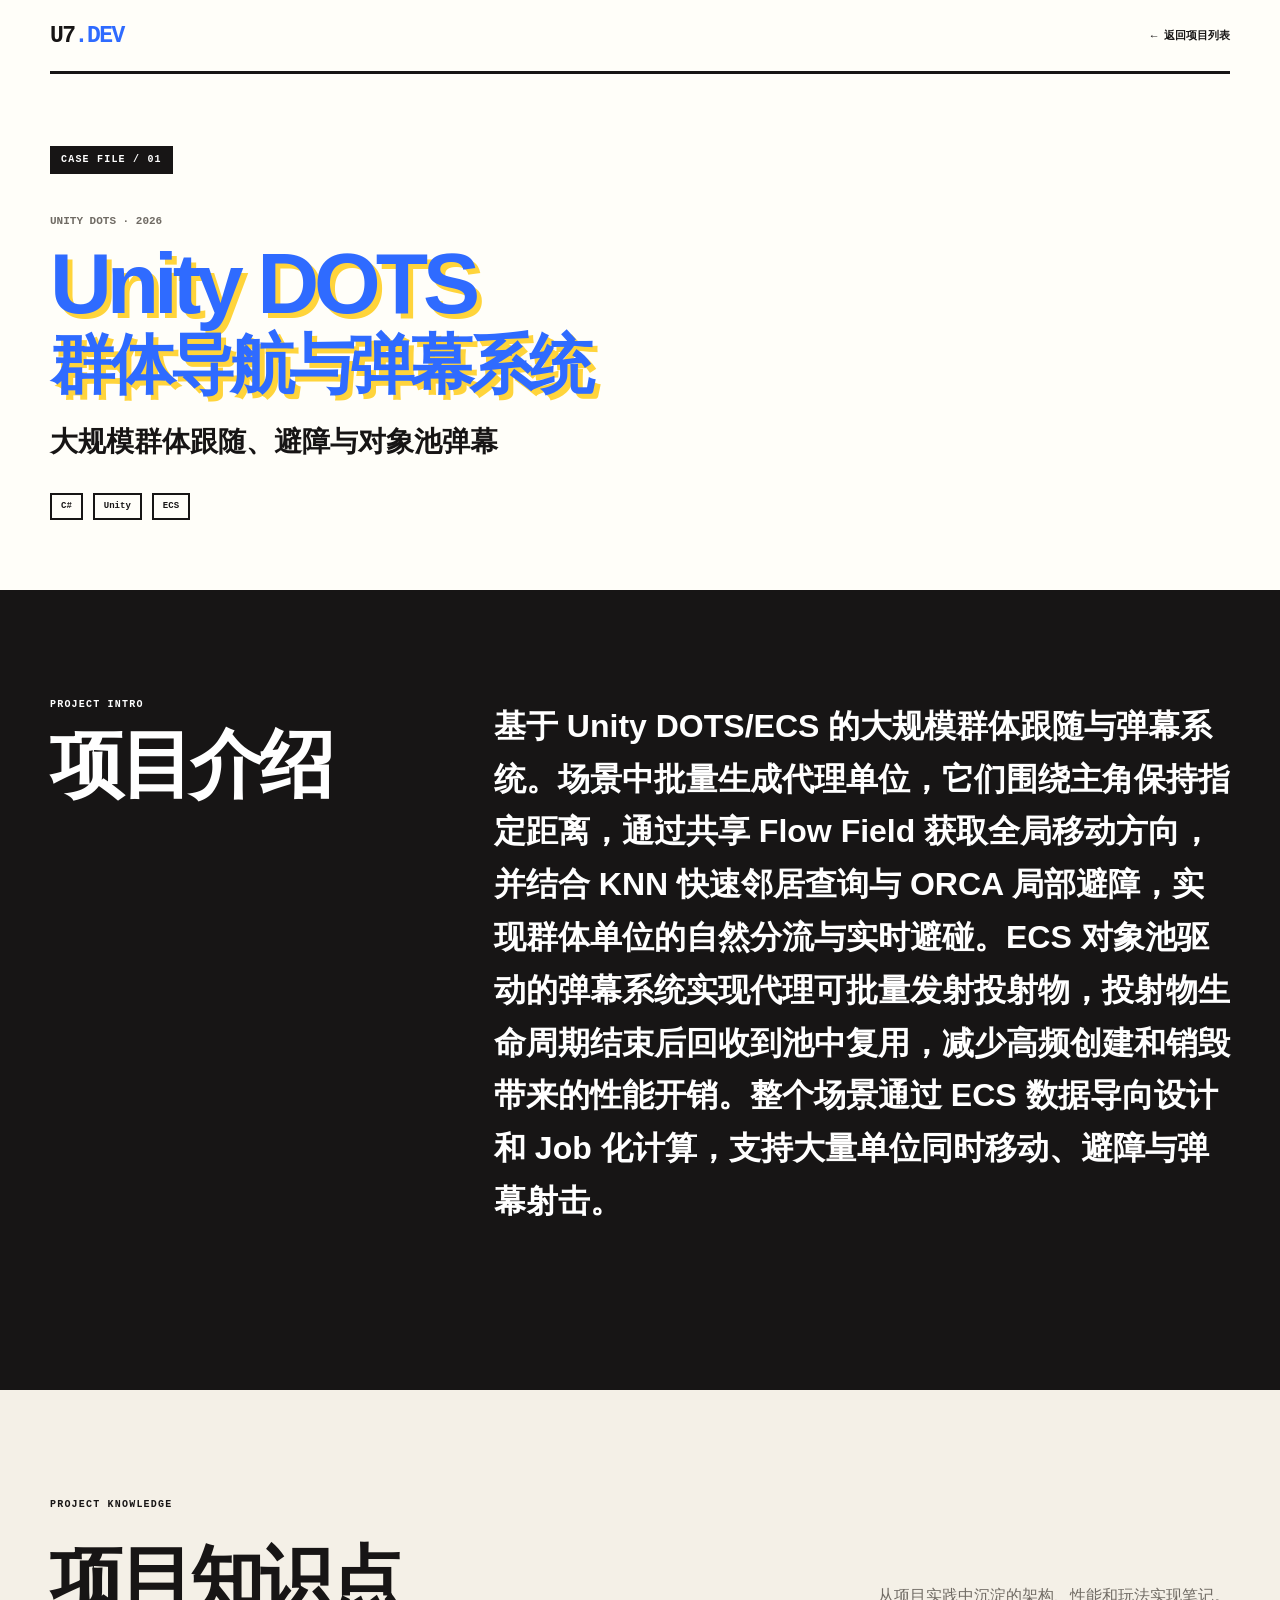
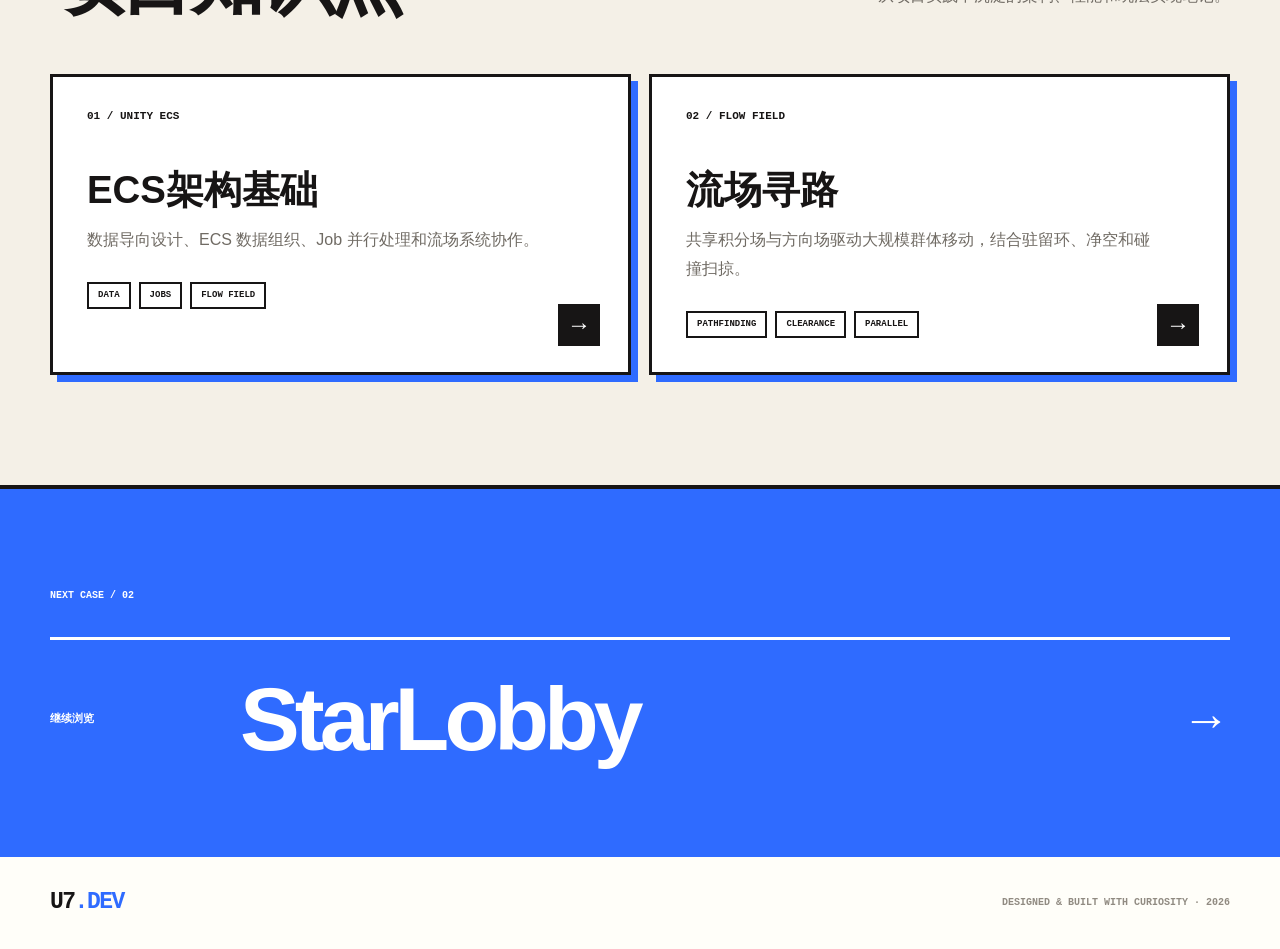
==== commit 2fe51d59: "Add flow field knowledge page" ====
--- a/projects/echo-blade/index.html
+++ b/projects/echo-blade/index.html
@@ -40,6 +40,13 @@
         <div class="knowledge-card-tags"><b>DATA</b><b>JOBS</b><b>FLOW FIELD</b></div>
         <i aria-hidden="true">→</i>
       </a>
+      <a class="knowledge-link-card" href="./flow-field/" aria-label="阅读知识点：流场寻路">
+        <span>02 / FLOW FIELD</span>
+        <h3>流场寻路</h3>
+        <p>共享积分场与方向场驱动大规模群体移动，结合驻留环、净空和碰撞扫掠。</p>
+        <div class="knowledge-card-tags"><b>PATHFINDING</b><b>CLEARANCE</b><b>PARALLEL</b></div>
+        <i aria-hidden="true">→</i>
+      </a>
     </div>
   </section>
   <section class="next-project"><p>NEXT CASE / 02</p><a href="../star-lobby/"><span>继续浏览</span><strong>StarLobby</strong><b>→</b></a></section>
--- a/assets/styles.css
+++ b/assets/styles.css
@@ -218,6 +218,14 @@
 .knowledge-link-card i { position: absolute; right: 28px; bottom: 26px; display: grid; width: 42px; height: 42px; place-items: center; background: var(--ink); color: white; font: 900 24px/1 Arial, sans-serif; font-style: normal; }
 .knowledge-card-tags { display: flex; flex-wrap: wrap; gap: 8px; margin-top: 27px; padding-right: 58px; }
 .knowledge-card-tags b { padding: 7px 9px; border: 2px solid var(--ink); font: 900 9px/1 var(--font-mono), monospace; }
+.flow-stage-grid { display: grid; grid-template-columns: repeat(4, 1fr); gap: 12px; margin: 30px 0; }
+.flow-stage-grid > div { min-height: 145px; padding: 20px; border: 3px solid var(--ink); background: #f7f5ef; }
+.flow-stage-grid b { display: block; margin-bottom: 14px; color: var(--blue); font: 900 11px/1 var(--font-mono), monospace; }
+.flow-stage-grid span { color: var(--muted); font-size: 14px; line-height: 1.65; }
+.flow-feature-grid { display: grid; grid-template-columns: repeat(2, 1fr); gap: 16px; margin-top: 30px; }
+.flow-feature-grid > article { min-height: 230px; padding: 26px; border: 3px solid var(--ink); background: white; box-shadow: 6px 6px 0 #c7d3ef; }
+.flow-feature-grid b { display: block; margin-bottom: 14px; font: 900 15px/1.35 var(--font-mono), monospace; }
+.flow-feature-grid p { margin: 0; color: var(--muted); font-size: 14px; line-height: 1.8; }
 .dots-knowledge { background: #f4f0e7; }
 .docs-content { display: grid; gap: 24px; }
 .knowledge-chapter { padding: clamp(26px, 4vw, 48px); border: 3px solid var(--ink); background: white; box-shadow: 7px 7px 0 #d8d3c9; }
@@ -369,6 +377,7 @@
   .experience-section, .project-summary, .project-knowledge, .project-structure, .design-decisions { width: 100%; padding: 84px 15px; }
   .projects-head, .experience-head { align-items: start; flex-direction: column; gap: 30px; }
   .skill-grid, .structure-grid, .knowledge-grid, .challenge-grid { grid-template-columns: 1fr; }
+  .flow-stage-grid, .flow-feature-grid { grid-template-columns: 1fr; }
   .timeline-item { grid-template-columns: 55px 1fr; }
   .timeline-period { grid-column: 2; }
   .timeline-item > div:last-child { grid-column: 2; }
